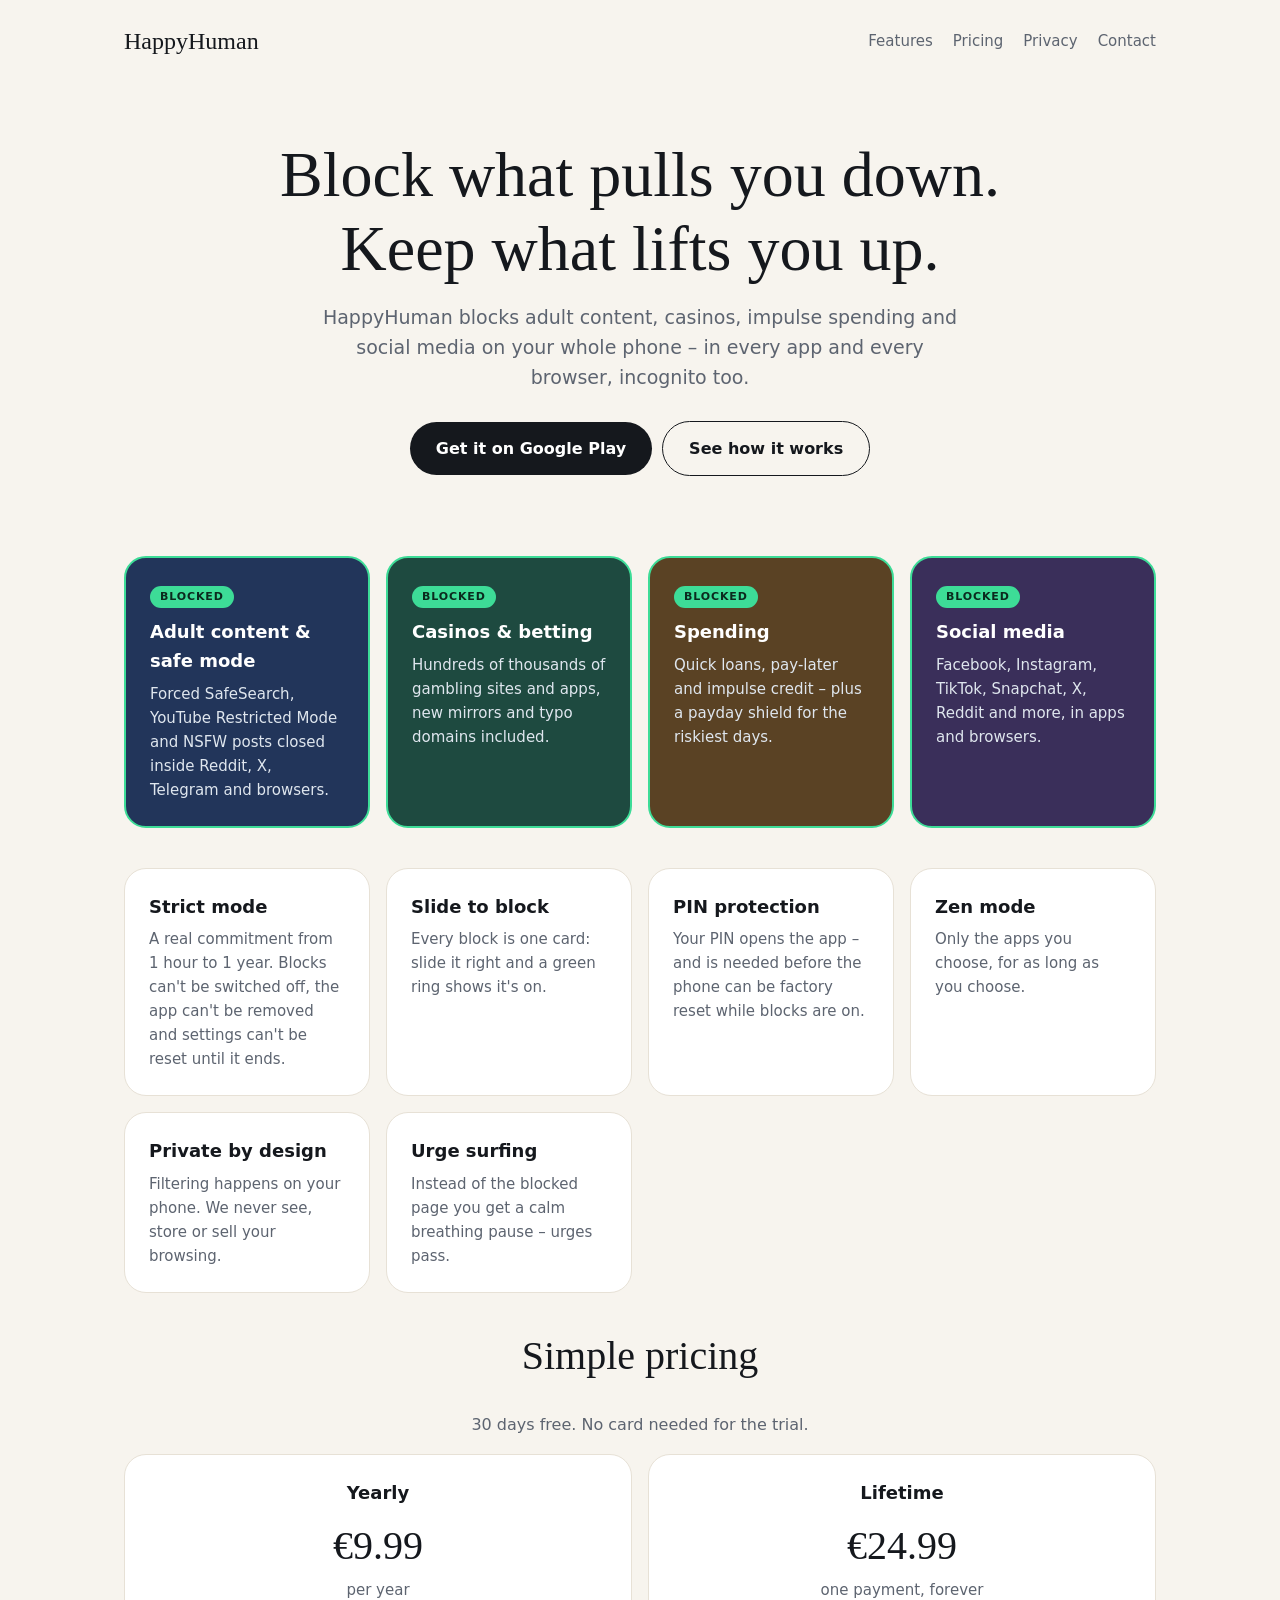
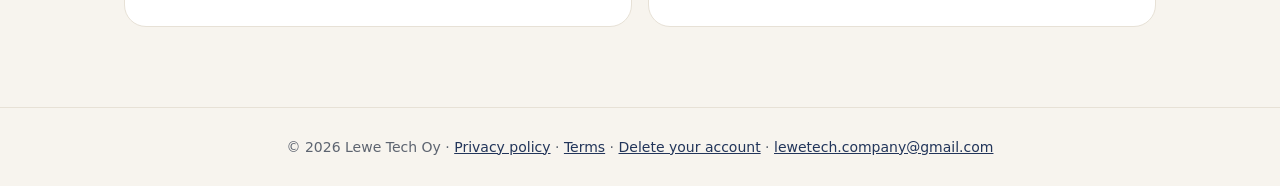
==== index.html @ 768a2d6f "HappyHuman website and policies" ====
<!DOCTYPE html><html lang="en"><head><meta charset="utf-8"><meta name="viewport" content="width=device-width,initial-scale=1">
<title>HappyHuman – block what pulls you down</title><meta name="description" content="HappyHuman blocks adult content, casinos, impulse spending and social media on your phone – with strict mode, PIN and Zen mode.">
<link rel="stylesheet" href="style.css"></head><body>
<header><a class="logo" href="index.html">HappyHuman</a><nav><a href="#features">Features</a><a href="#pricing">Pricing</a><a href="privacy.html">Privacy</a><a href="mailto:lewetech.company@gmail.com">Contact</a></nav></header>
<main>
<section class="hero"><h1>Block what pulls you down.<br>Keep what lifts you up.</h1>
<p>HappyHuman blocks adult content, casinos, impulse spending and social media on your whole phone – in every app and every browser, incognito too.</p>
<a class="btn" href="https://play.google.com/store/apps/details?id=info.lewetech.happyhuman">Get it on Google Play</a><a class="btn alt" href="#features">See how it works</a></section>
<section id="features" class="grid">
<div class="card dark" style="background:#22355A"><span class="tag">BLOCKED</span><h3>Adult content &amp; safe mode</h3><p>Forced SafeSearch, YouTube Restricted Mode and NSFW posts closed inside Reddit, X, Telegram and browsers.</p></div>
<div class="card dark" style="background:#1E4A40"><span class="tag">BLOCKED</span><h3>Casinos &amp; betting</h3><p>Hundreds of thousands of gambling sites and apps, new mirrors and typo domains included.</p></div>
<div class="card dark" style="background:#5A4224"><span class="tag">BLOCKED</span><h3>Spending</h3><p>Quick loans, pay-later and impulse credit – plus a payday shield for the riskiest days.</p></div>
<div class="card dark" style="background:#3A2F5A"><span class="tag">BLOCKED</span><h3>Social media</h3><p>Facebook, Instagram, TikTok, Snapchat, X, Reddit and more, in apps and browsers.</p></div>
</section>
<section class="grid">
<div class="card"><h3>Strict mode</h3><p>A real commitment from 1 hour to 1 year. Blocks can't be switched off, the app can't be removed and settings can't be reset until it ends.</p></div>
<div class="card"><h3>Slide to block</h3><p>Every block is one card: slide it right and a green ring shows it's on.</p></div>
<div class="card"><h3>PIN protection</h3><p>Your PIN opens the app – and is needed before the phone can be factory reset while blocks are on.</p></div>
<div class="card"><h3>Zen mode</h3><p>Only the apps you choose, for as long as you choose.</p></div>
<div class="card"><h3>Private by design</h3><p>Filtering happens on your phone. We never see, store or sell your browsing.</p></div>
<div class="card"><h3>Urge surfing</h3><p>Instead of the blocked page you get a calm breathing pause – urges pass.</p></div>
</section>
<section id="pricing"><h2 style="text-align:center;font-size:40px">Simple pricing</h2><p style="text-align:center;color:var(--muted)">30 days free. No card needed for the trial.</p>
<div class="price"><div class="card"><h3>Yearly</h3><div class="big">€9.99</div><p>per year</p></div><div class="card"><h3>Lifetime</h3><div class="big">€24.99</div><p>one payment, forever</p></div></div></section>
</main>
<footer>© 2026 Lewe Tech Oy · <a href="privacy.html">Privacy policy</a> · <a href="terms.html">Terms</a> · <a href="delete-account.html">Delete your account</a> · <a href="mailto:lewetech.company@gmail.com">lewetech.company@gmail.com</a></footer>
</body></html>
---- style.css ----
:root{--bg:#F7F4EE;--card:#fff;--ink:#15181D;--muted:#5d6470;--gold:#A8864A;--navy:#22355A;--green:#1E4A40;--line:#e7e1d6}
*{box-sizing:border-box}body{margin:0;font-family:Inter,system-ui,-apple-system,Segoe UI,Roboto,sans-serif;background:var(--bg);color:var(--ink);line-height:1.6}
a{color:var(--navy)}header{max-width:1080px;margin:0 auto;padding:22px 24px;display:flex;justify-content:space-between;align-items:center}
.logo{font-family:"DM Serif Display",Georgia,serif;font-size:24px;text-decoration:none;color:var(--ink)}nav a{margin-left:20px;text-decoration:none;color:var(--muted);font-size:15px}
main{max-width:1080px;margin:0 auto;padding:0 24px 80px}h1,h2{font-family:"DM Serif Display",Georgia,serif;font-weight:400;line-height:1.15}
.hero{padding:56px 0 40px;text-align:center}.hero h1{font-size:clamp(38px,6vw,64px);margin:0 0 16px}.hero p{font-size:19px;color:var(--muted);max-width:640px;margin:0 auto 28px}
.btn{display:inline-block;background:var(--ink);color:#fff;padding:14px 26px;border-radius:999px;text-decoration:none;font-weight:600}.btn.alt{background:transparent;color:var(--ink);border:1.5px solid var(--ink);margin-left:10px}
.grid{display:grid;grid-template-columns:repeat(auto-fit,minmax(240px,1fr));gap:16px;margin:40px 0}
.card{background:var(--card);border:1px solid var(--line);border-radius:22px;padding:24px}.card h3{margin:0 0 6px;font-size:18px}.card p{margin:0;color:var(--muted);font-size:15px}
.dark{color:#fff;border:2.5px solid #3DDC97}.dark p{color:#dfe6ee}.tag{display:inline-block;font-size:11px;letter-spacing:.08em;background:#3DDC97;color:#0b2a1e;border-radius:99px;padding:2px 10px;margin-bottom:10px;font-weight:700}
.price{display:grid;grid-template-columns:repeat(auto-fit,minmax(260px,1fr));gap:16px}.price .card{text-align:center}.big{font-size:40px;font-family:"DM Serif Display",Georgia,serif}
.doc{max-width:760px}.doc h2{margin-top:36px}footer{border-top:1px solid var(--line);padding:28px 24px;text-align:center;color:var(--muted);font-size:14px}
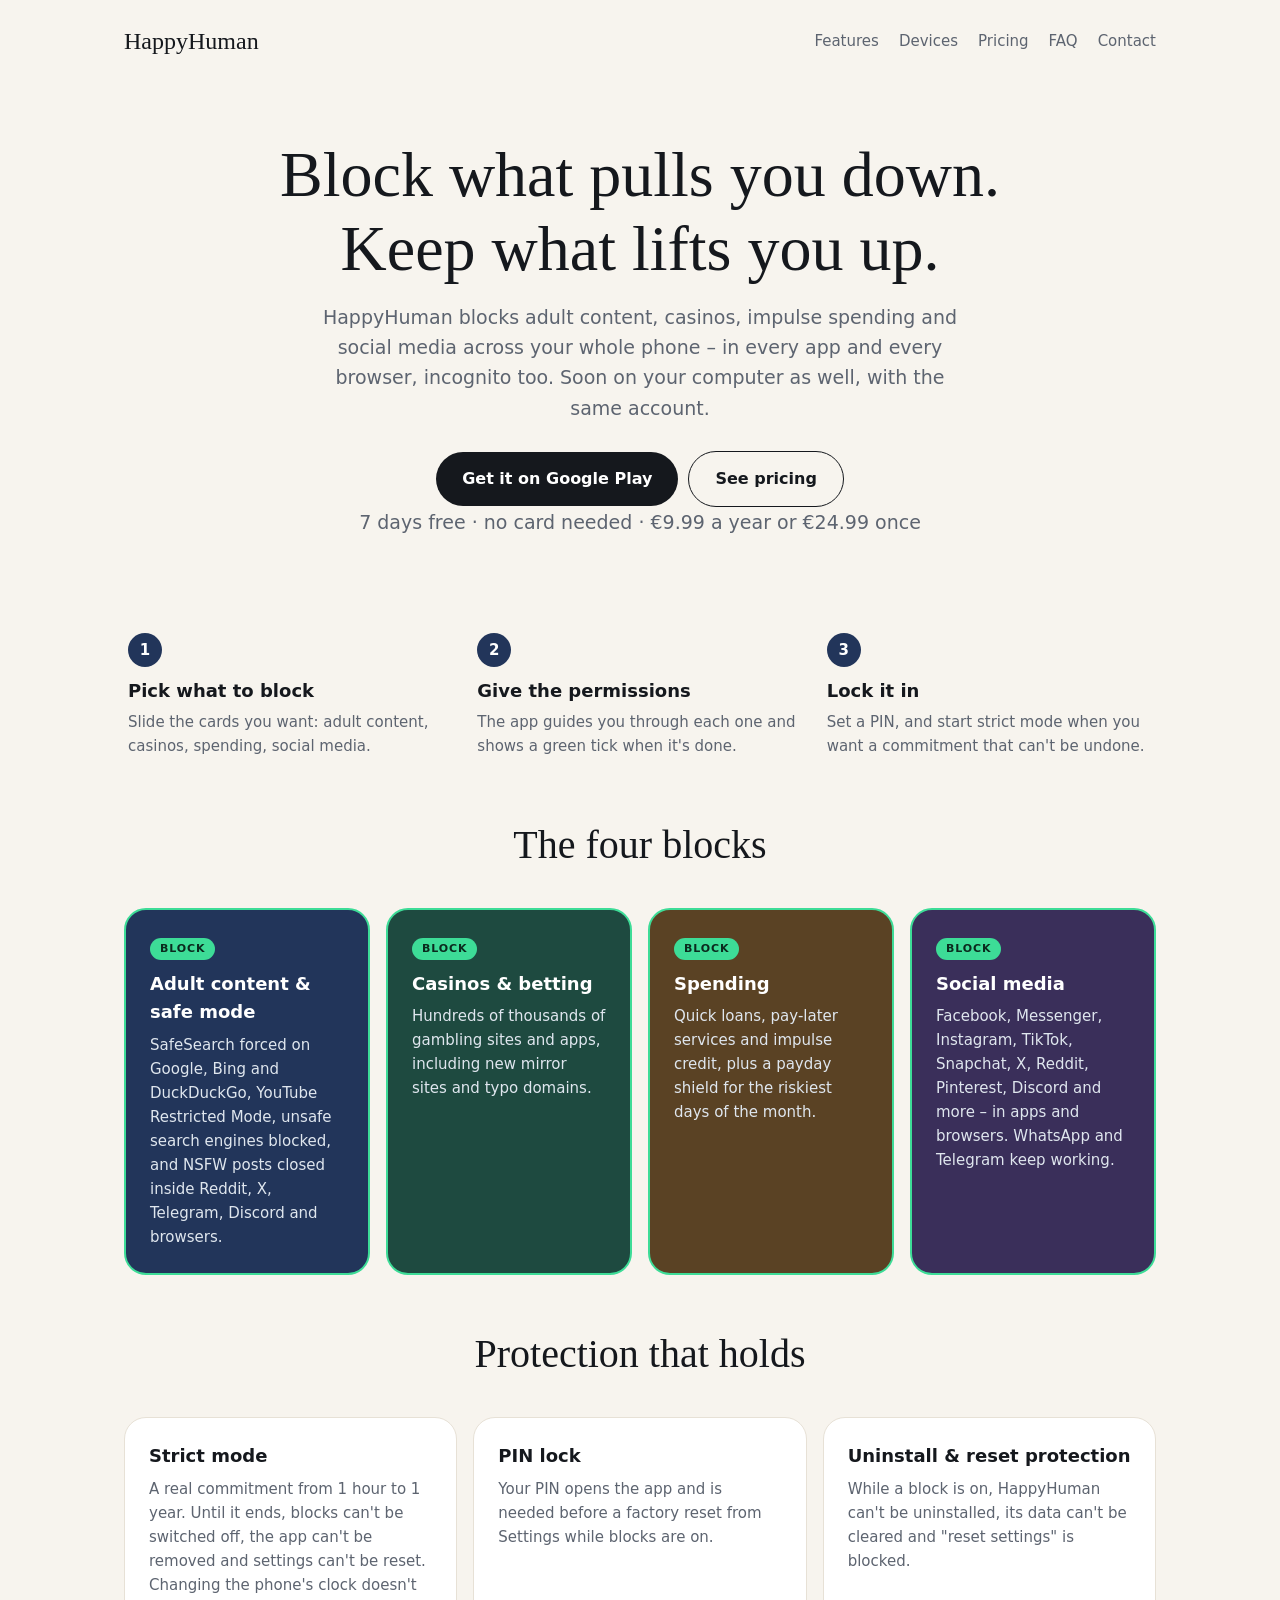
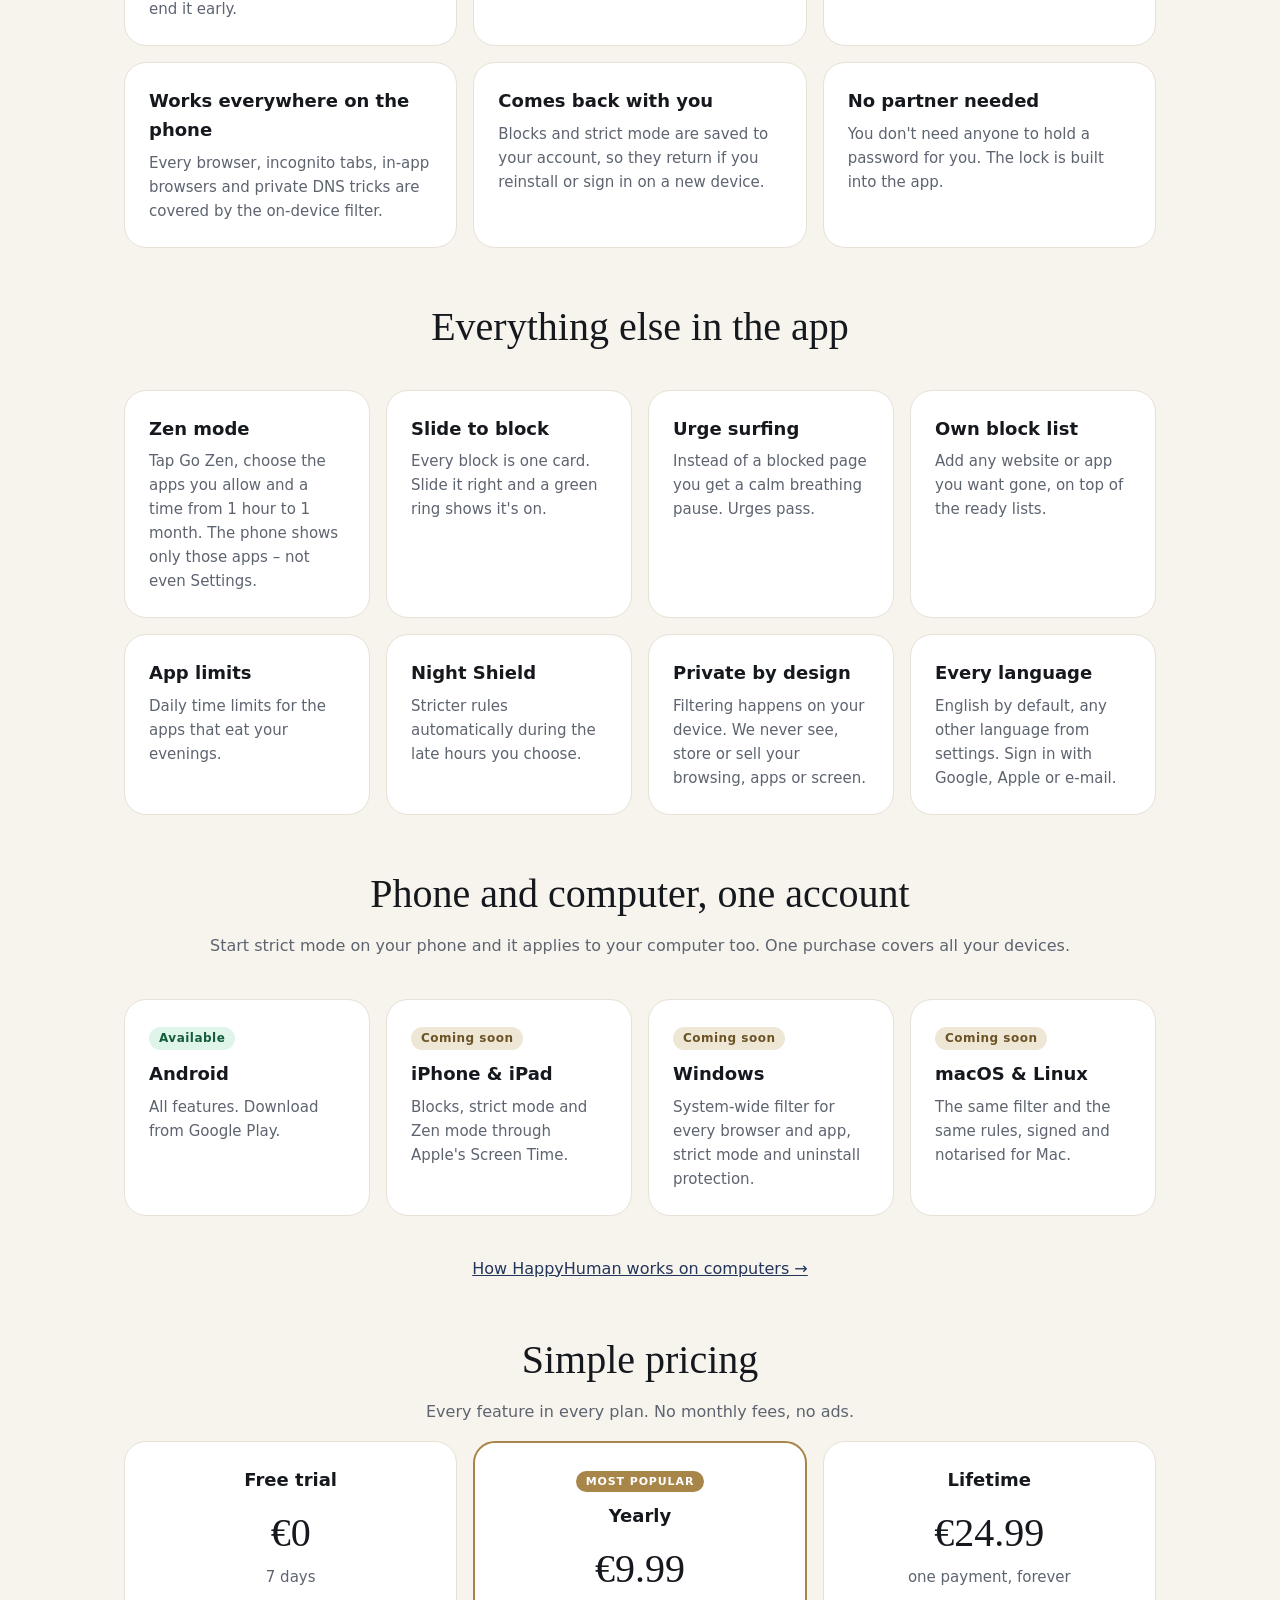
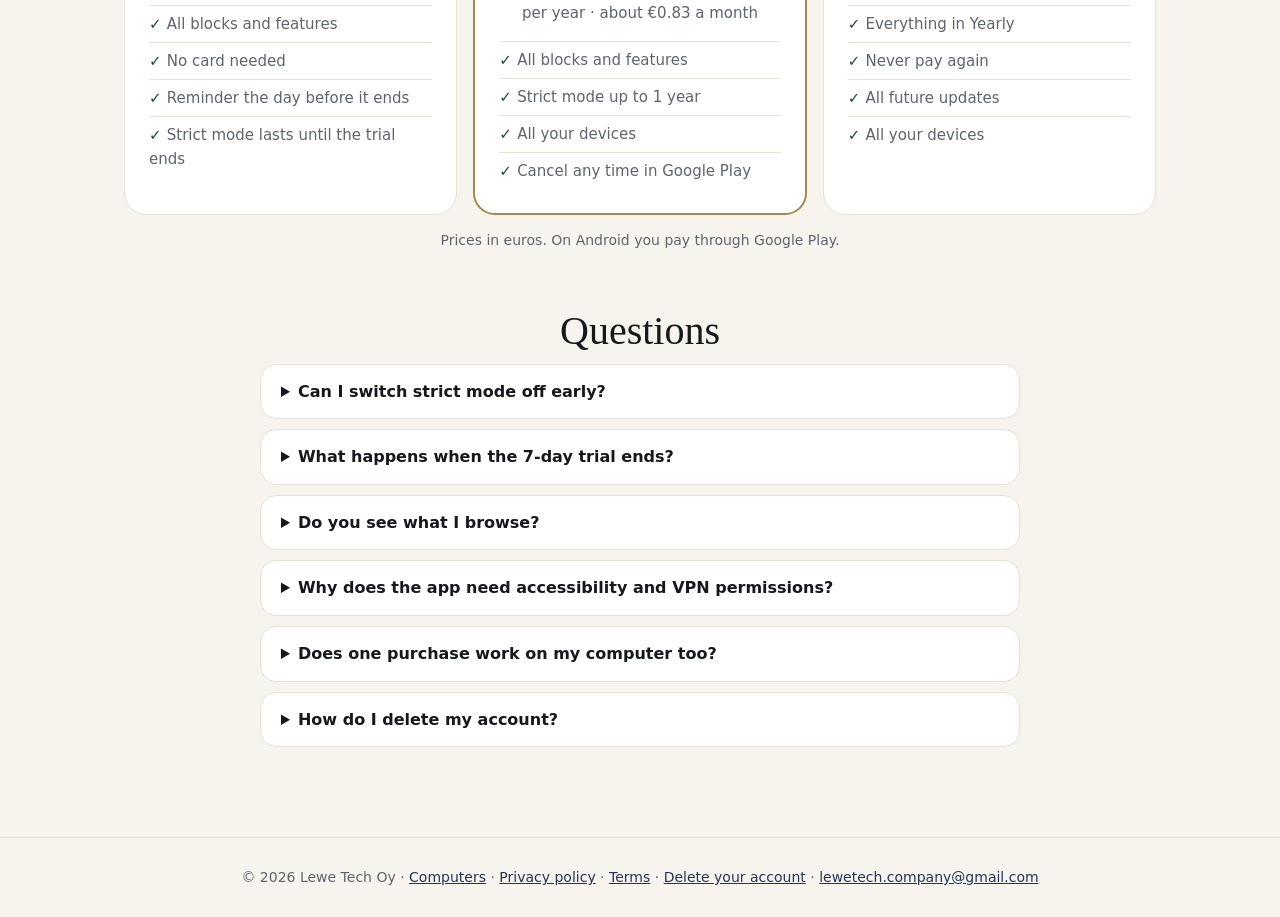
==== commit de9655ad: "Website: all features, devices, pricing table, FAQ, desktop page, 7-day trial" ====
--- a/index.html
+++ b/index.html
@@ -1,27 +1,78 @@
 <!DOCTYPE html><html lang="en"><head><meta charset="utf-8"><meta name="viewport" content="width=device-width,initial-scale=1">
-<title>HappyHuman – block what pulls you down</title><meta name="description" content="HappyHuman blocks adult content, casinos, impulse spending and social media on your phone – with strict mode, PIN and Zen mode.">
+<title>HappyHuman – block what pulls you down</title>
+<meta name="description" content="HappyHuman blocks adult content, casinos, impulse spending and social media on your phone and computer – with strict mode, PIN and Zen mode. 7 days free, then €9.99 a year or €24.99 once.">
+<meta property="og:title" content="HappyHuman – block what pulls you down"><meta property="og:description" content="Adult content, casinos, quick loans and social media blocked in every app and browser. Strict mode, PIN and Zen mode.">
 <link rel="stylesheet" href="style.css"></head><body>
-<header><a class="logo" href="index.html">HappyHuman</a><nav><a href="#features">Features</a><a href="#pricing">Pricing</a><a href="privacy.html">Privacy</a><a href="mailto:lewetech.company@gmail.com">Contact</a></nav></header>
+<header><a class="logo" href="index.html">HappyHuman</a><nav><a href="#features">Features</a><a href="#devices">Devices</a><a href="#pricing">Pricing</a><a href="#faq">FAQ</a><a href="mailto:lewetech.company@gmail.com">Contact</a></nav></header>
 <main>
+
 <section class="hero"><h1>Block what pulls you down.<br>Keep what lifts you up.</h1>
-<p>HappyHuman blocks adult content, casinos, impulse spending and social media on your whole phone – in every app and every browser, incognito too.</p>
-<a class="btn" href="https://play.google.com/store/apps/details?id=info.lewetech.happyhuman">Get it on Google Play</a><a class="btn alt" href="#features">See how it works</a></section>
-<section id="features" class="grid">
-<div class="card dark" style="background:#22355A"><span class="tag">BLOCKED</span><h3>Adult content &amp; safe mode</h3><p>Forced SafeSearch, YouTube Restricted Mode and NSFW posts closed inside Reddit, X, Telegram and browsers.</p></div>
-<div class="card dark" style="background:#1E4A40"><span class="tag">BLOCKED</span><h3>Casinos &amp; betting</h3><p>Hundreds of thousands of gambling sites and apps, new mirrors and typo domains included.</p></div>
-<div class="card dark" style="background:#5A4224"><span class="tag">BLOCKED</span><h3>Spending</h3><p>Quick loans, pay-later and impulse credit – plus a payday shield for the riskiest days.</p></div>
-<div class="card dark" style="background:#3A2F5A"><span class="tag">BLOCKED</span><h3>Social media</h3><p>Facebook, Instagram, TikTok, Snapchat, X, Reddit and more, in apps and browsers.</p></div>
+<p>HappyHuman blocks adult content, casinos, impulse spending and social media across your whole phone – in every app and every browser, incognito too. Soon on your computer as well, with the same account.</p>
+<a class="btn" href="https://play.google.com/store/apps/details?id=info.lewetech.happyhuman">Get it on Google Play</a><a class="btn alt" href="#pricing">See pricing</a>
+<p class="small">7 days free · no card needed · €9.99 a year or €24.99 once</p></section>
+
+<section class="steps"><div><b>1</b><h3>Pick what to block</h3><p>Slide the cards you want: adult content, casinos, spending, social media.</p></div>
+<div><b>2</b><h3>Give the permissions</h3><p>The app guides you through each one and shows a green tick when it's done.</p></div>
+<div><b>3</b><h3>Lock it in</h3><p>Set a PIN, and start strict mode when you want a commitment that can't be undone.</p></div></section>
+
+<section id="features"><h2 class="center">The four blocks</h2>
+<div class="grid">
+<div class="card dark" style="background:#22355A"><span class="tag">BLOCK</span><h3>Adult content &amp; safe mode</h3><p>SafeSearch forced on Google, Bing and DuckDuckGo, YouTube Restricted Mode, unsafe search engines blocked, and NSFW posts closed inside Reddit, X, Telegram, Discord and browsers.</p></div>
+<div class="card dark" style="background:#1E4A40"><span class="tag">BLOCK</span><h3>Casinos &amp; betting</h3><p>Hundreds of thousands of gambling sites and apps, including new mirror sites and typo domains.</p></div>
+<div class="card dark" style="background:#5A4224"><span class="tag">BLOCK</span><h3>Spending</h3><p>Quick loans, pay-later services and impulse credit, plus a payday shield for the riskiest days of the month.</p></div>
+<div class="card dark" style="background:#3A2F5A"><span class="tag">BLOCK</span><h3>Social media</h3><p>Facebook, Messenger, Instagram, TikTok, Snapchat, X, Reddit, Pinterest, Discord and more – in apps and browsers. WhatsApp and Telegram keep working.</p></div>
+</div></section>
+
+<section><h2 class="center">Protection that holds</h2>
+<div class="grid g3">
+<div class="card"><h3>Strict mode</h3><p>A real commitment from 1 hour to 1 year. Until it ends, blocks can't be switched off, the app can't be removed and settings can't be reset. Changing the phone's clock doesn't end it early.</p></div>
+<div class="card"><h3>PIN lock</h3><p>Your PIN opens the app and is needed before a factory reset from Settings while blocks are on.</p></div>
+<div class="card"><h3>Uninstall &amp; reset protection</h3><p>While a block is on, HappyHuman can't be uninstalled, its data can't be cleared and "reset settings" is blocked.</p></div>
+<div class="card"><h3>Works everywhere on the phone</h3><p>Every browser, incognito tabs, in-app browsers and private DNS tricks are covered by the on-device filter.</p></div>
+<div class="card"><h3>Comes back with you</h3><p>Blocks and strict mode are saved to your account, so they return if you reinstall or sign in on a new device.</p></div>
+<div class="card"><h3>No partner needed</h3><p>You don't need anyone to hold a password for you. The lock is built into the app.</p></div>
+</div></section>
+
+<section><h2 class="center">Everything else in the app</h2>
+<div class="grid">
+<div class="card"><h3>Zen mode</h3><p>Tap Go Zen, choose the apps you allow and a time from 1 hour to 1 month. The phone shows only those apps – not even Settings.</p></div>
+<div class="card"><h3>Slide to block</h3><p>Every block is one card. Slide it right and a green ring shows it's on.</p></div>
+<div class="card"><h3>Urge surfing</h3><p>Instead of a blocked page you get a calm breathing pause. Urges pass.</p></div>
+<div class="card"><h3>Own block list</h3><p>Add any website or app you want gone, on top of the ready lists.</p></div>
+<div class="card"><h3>App limits</h3><p>Daily time limits for the apps that eat your evenings.</p></div>
+<div class="card"><h3>Night Shield</h3><p>Stricter rules automatically during the late hours you choose.</p></div>
+<div class="card"><h3>Private by design</h3><p>Filtering happens on your device. We never see, store or sell your browsing, apps or screen.</p></div>
+<div class="card"><h3>Every language</h3><p>English by default, any other language from settings. Sign in with Google, Apple or e-mail.</p></div>
+</div></section>
+
+<section id="devices"><h2 class="center">Phone and computer, one account</h2>
+<p class="center muted">Start strict mode on your phone and it applies to your computer too. One purchase covers all your devices.</p>
+<div class="grid">
+<div class="card"><span class="status ok">Available</span><h3>Android</h3><p>All features. Download from Google Play.</p></div>
+<div class="card"><span class="status soon">Coming soon</span><h3>iPhone &amp; iPad</h3><p>Blocks, strict mode and Zen mode through Apple's Screen Time.</p></div>
+<div class="card"><span class="status soon">Coming soon</span><h3>Windows</h3><p>System-wide filter for every browser and app, strict mode and uninstall protection.</p></div>
+<div class="card"><span class="status soon">Coming soon</span><h3>macOS &amp; Linux</h3><p>The same filter and the same rules, signed and notarised for Mac.</p></div>
+</div>
+<p class="center"><a href="desktop.html">How HappyHuman works on computers →</a></p></section>
+
+<section id="pricing"><h2 class="center">Simple pricing</h2>
+<p class="center muted">Every feature in every plan. No monthly fees, no ads.</p>
+<div class="price">
+<div class="card"><h3>Free trial</h3><div class="big">€0</div><p>7 days</p><ul><li>All blocks and features</li><li>No card needed</li><li>Reminder the day before it ends</li><li>Strict mode lasts until the trial ends</li></ul></div>
+<div class="card best"><span class="tag">MOST POPULAR</span><h3>Yearly</h3><div class="big">€9.99</div><p>per year · about €0.83 a month</p><ul><li>All blocks and features</li><li>Strict mode up to 1 year</li><li>All your devices</li><li>Cancel any time in Google Play</li></ul></div>
+<div class="card"><h3>Lifetime</h3><div class="big">€24.99</div><p>one payment, forever</p><ul><li>Everything in Yearly</li><li>Never pay again</li><li>All future updates</li><li>All your devices</li></ul></div>
+</div>
+<p class="center small">Prices in euros. On Android you pay through Google Play.</p></section>
+
+<section id="faq" class="doc faq"><h2 class="center">Questions</h2>
+<details><summary>Can I switch strict mode off early?</summary><p>No – that's the point. Strict mode ends only when its time runs out. The only way around it is a full factory reset of the phone, which needs your HappyHuman PIN. Start it only when you're sure.</p></details>
+<details><summary>What happens when the 7-day trial ends?</summary><p>You get a reminder the day before. After the trial, the blocks pause until you choose Yearly or Lifetime. Reinstalling the app doesn't restart the trial.</p></details>
+<details><summary>Do you see what I browse?</summary><p>No. All filtering runs on your device. We only store your account, your settings and your plan. See the <a href="privacy.html">privacy policy</a>.</p></details>
+<details><summary>Why does the app need accessibility and VPN permissions?</summary><p>The local VPN filters website lookups on the phone, and the accessibility service closes blocked apps, NSFW posts and attempts to switch protection off. Nothing leaves your phone.</p></details>
+<details><summary>Does one purchase work on my computer too?</summary><p>Yes. Your plan is tied to your HappyHuman account, so the computer versions use the same purchase when they launch.</p></details>
+<details><summary>How do I delete my account?</summary><p>In the app under Settings, or follow <a href="delete-account.html">these steps</a>.</p></details>
 </section>
-<section class="grid">
-<div class="card"><h3>Strict mode</h3><p>A real commitment from 1 hour to 1 year. Blocks can't be switched off, the app can't be removed and settings can't be reset until it ends.</p></div>
-<div class="card"><h3>Slide to block</h3><p>Every block is one card: slide it right and a green ring shows it's on.</p></div>
-<div class="card"><h3>PIN protection</h3><p>Your PIN opens the app – and is needed before the phone can be factory reset while blocks are on.</p></div>
-<div class="card"><h3>Zen mode</h3><p>Only the apps you choose, for as long as you choose.</p></div>
-<div class="card"><h3>Private by design</h3><p>Filtering happens on your phone. We never see, store or sell your browsing.</p></div>
-<div class="card"><h3>Urge surfing</h3><p>Instead of the blocked page you get a calm breathing pause – urges pass.</p></div>
-</section>
-<section id="pricing"><h2 style="text-align:center;font-size:40px">Simple pricing</h2><p style="text-align:center;color:var(--muted)">30 days free. No card needed for the trial.</p>
-<div class="price"><div class="card"><h3>Yearly</h3><div class="big">€9.99</div><p>per year</p></div><div class="card"><h3>Lifetime</h3><div class="big">€24.99</div><p>one payment, forever</p></div></div></section>
+
 </main>
-<footer>© 2026 Lewe Tech Oy · <a href="privacy.html">Privacy policy</a> · <a href="terms.html">Terms</a> · <a href="delete-account.html">Delete your account</a> · <a href="mailto:lewetech.company@gmail.com">lewetech.company@gmail.com</a></footer>
+<footer>© 2026 Lewe Tech Oy · <a href="desktop.html">Computers</a> · <a href="privacy.html">Privacy policy</a> · <a href="terms.html">Terms</a> · <a href="delete-account.html">Delete your account</a> · <a href="mailto:lewetech.company@gmail.com">lewetech.company@gmail.com</a></footer>
 </body></html>
--- a/style.css
+++ b/style.css
@@ -10,3 +10,17 @@
 .dark{color:#fff;border:2.5px solid #3DDC97}.dark p{color:#dfe6ee}.tag{display:inline-block;font-size:11px;letter-spacing:.08em;background:#3DDC97;color:#0b2a1e;border-radius:99px;padding:2px 10px;margin-bottom:10px;font-weight:700}
 .price{display:grid;grid-template-columns:repeat(auto-fit,minmax(260px,1fr));gap:16px}.price .card{text-align:center}.big{font-size:40px;font-family:"DM Serif Display",Georgia,serif}
 .doc{max-width:760px}.doc h2{margin-top:36px}footer{border-top:1px solid var(--line);padding:28px 24px;text-align:center;color:var(--muted);font-size:14px}
+.center{text-align:center}.muted{color:var(--muted)}.small{font-size:14px;color:var(--muted);margin-top:14px}
+section h2.center,section>h2.center{font-size:clamp(30px,4vw,40px);margin:56px 0 8px}
+.steps{display:grid;grid-template-columns:repeat(auto-fit,minmax(220px,1fr));gap:16px;margin:20px 0 10px}
+.steps div{padding:8px 4px}.steps b{display:inline-flex;width:34px;height:34px;border-radius:50%;background:var(--navy);color:#fff;align-items:center;justify-content:center;font-size:15px}
+.steps h3{margin:10px 0 4px;font-size:18px}.steps p{margin:0;color:var(--muted);font-size:15px}
+.price .card ul{list-style:none;padding:0;margin:16px 0 0;text-align:left;font-size:15px;color:var(--muted)}
+.price .card li{padding:6px 0;border-top:1px solid var(--line)}.price .card li:before{content:"✓ ";color:var(--green);font-weight:700}
+.best{border:2px solid var(--gold)}.best .tag{background:var(--gold);color:#fff}
+.status{display:inline-block;font-size:12px;font-weight:700;letter-spacing:.04em;border-radius:99px;padding:2px 10px;margin-bottom:10px}
+.status.ok{background:#dff5ea;color:#145c3a}.status.soon{background:#efe7d6;color:#6b5326}
+.faq{margin:0 auto}.faq details{background:var(--card);border:1px solid var(--line);border-radius:16px;padding:14px 20px;margin:10px 0}
+.faq summary{cursor:pointer;font-weight:600}.faq details p{color:var(--muted);margin:10px 0 0}
+@media(max-width:640px){nav a{margin-left:12px;font-size:14px}nav a:nth-child(2),nav a:nth-child(4){display:none}.btn.alt{margin:10px 0 0}}
+.g3{grid-template-columns:repeat(auto-fit,minmax(300px,1fr))}.faq{max-width:760px}
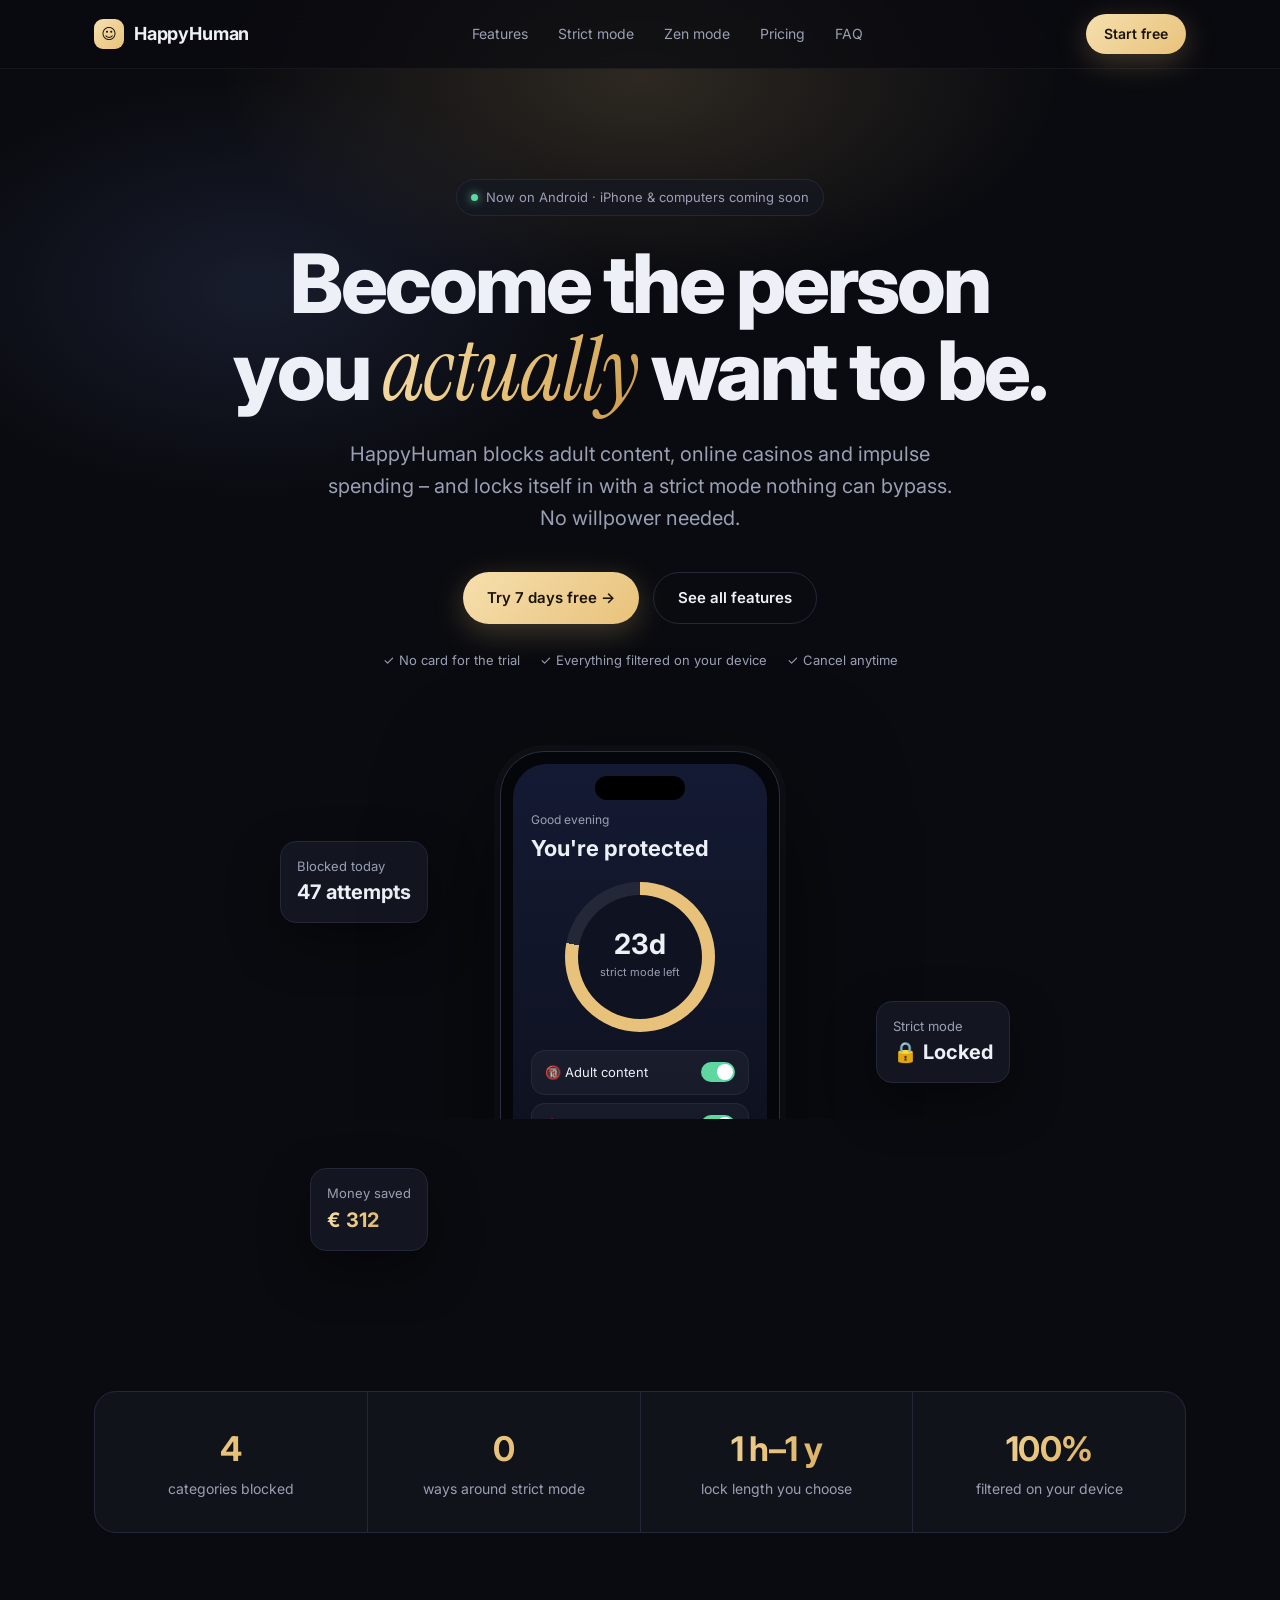
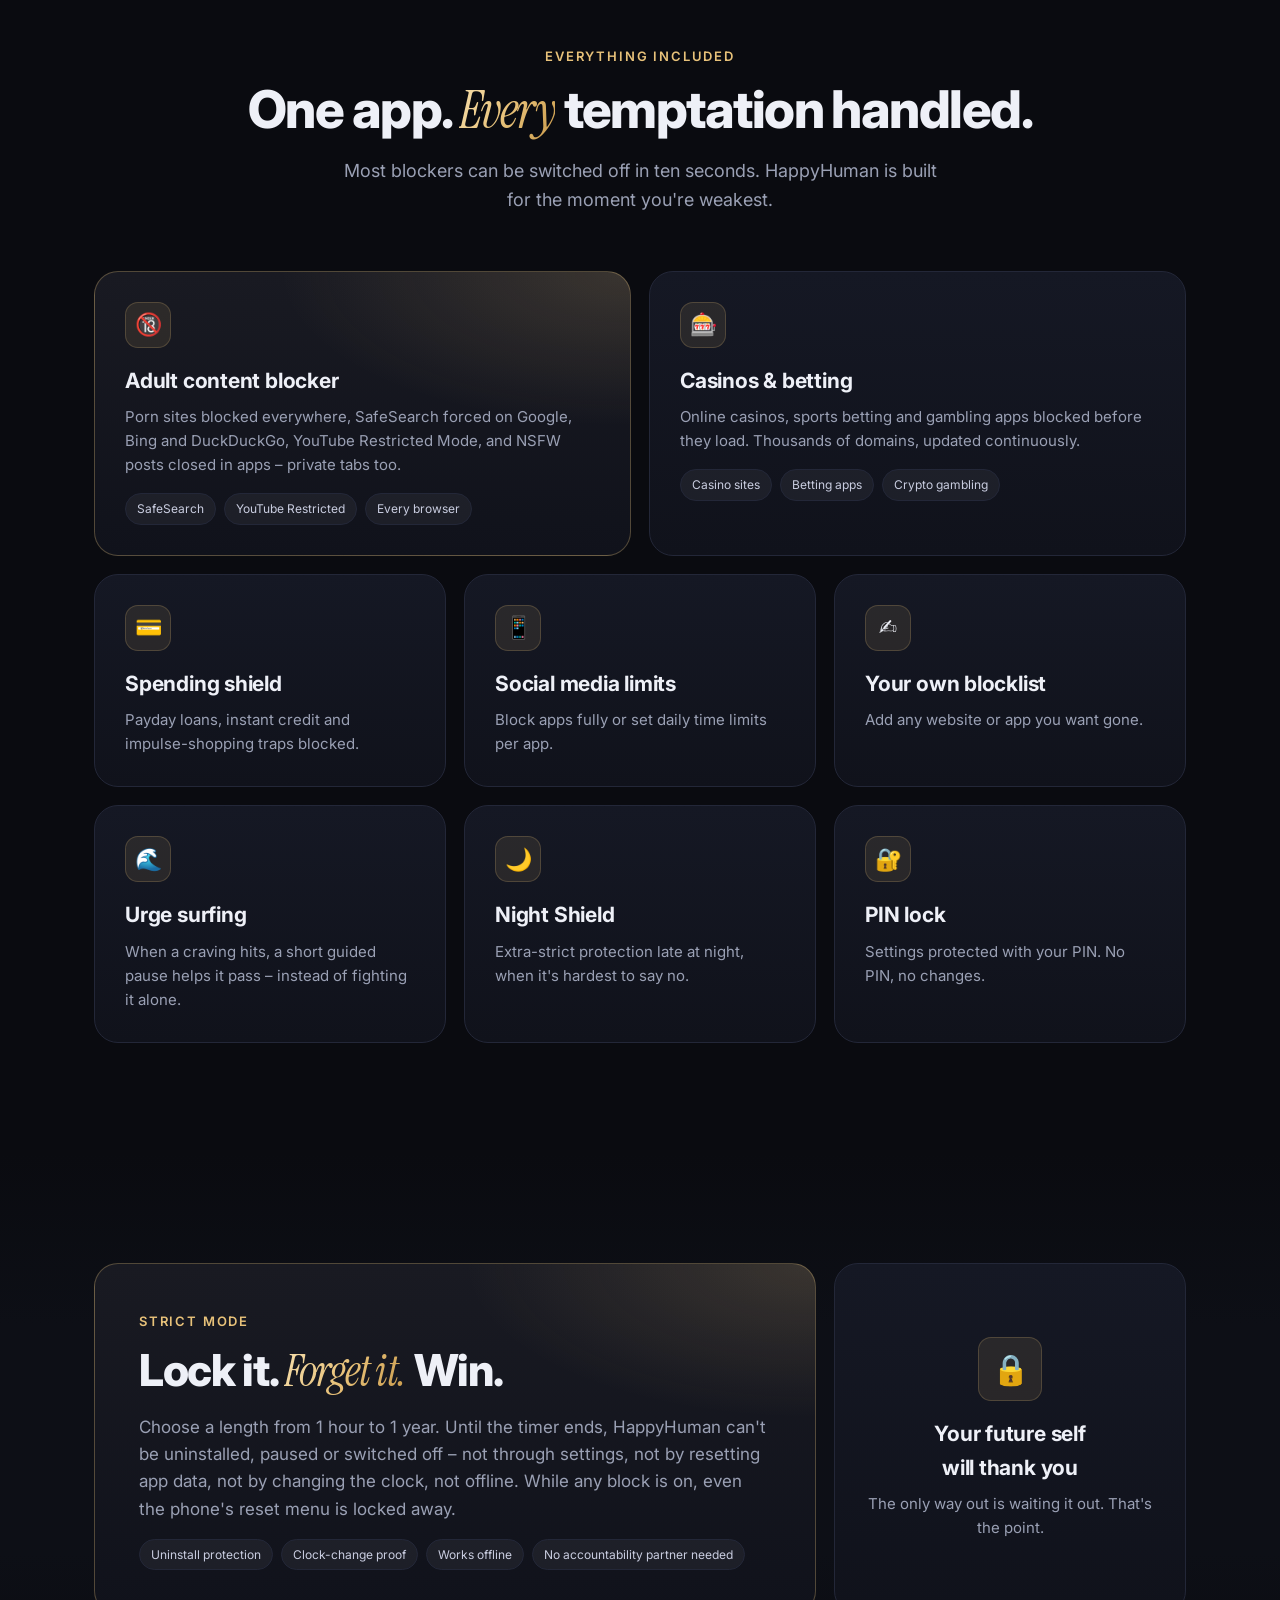
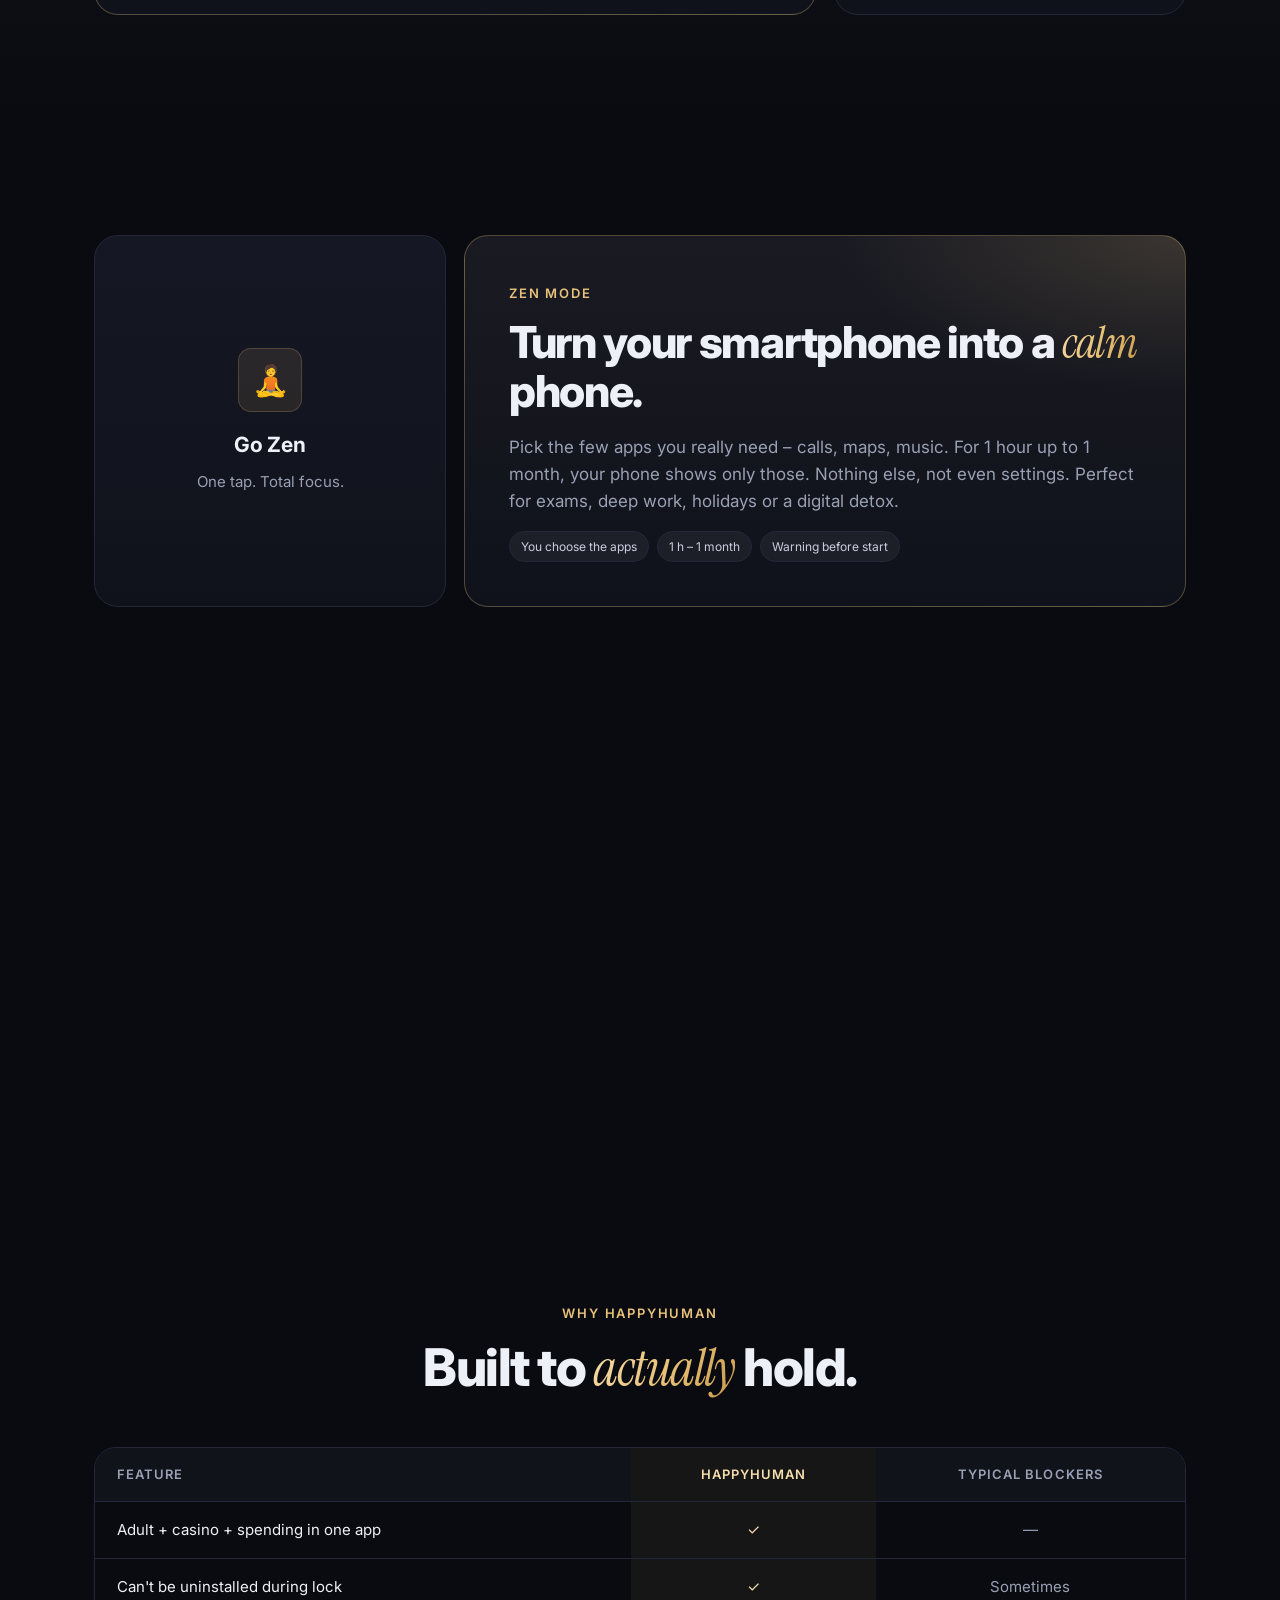
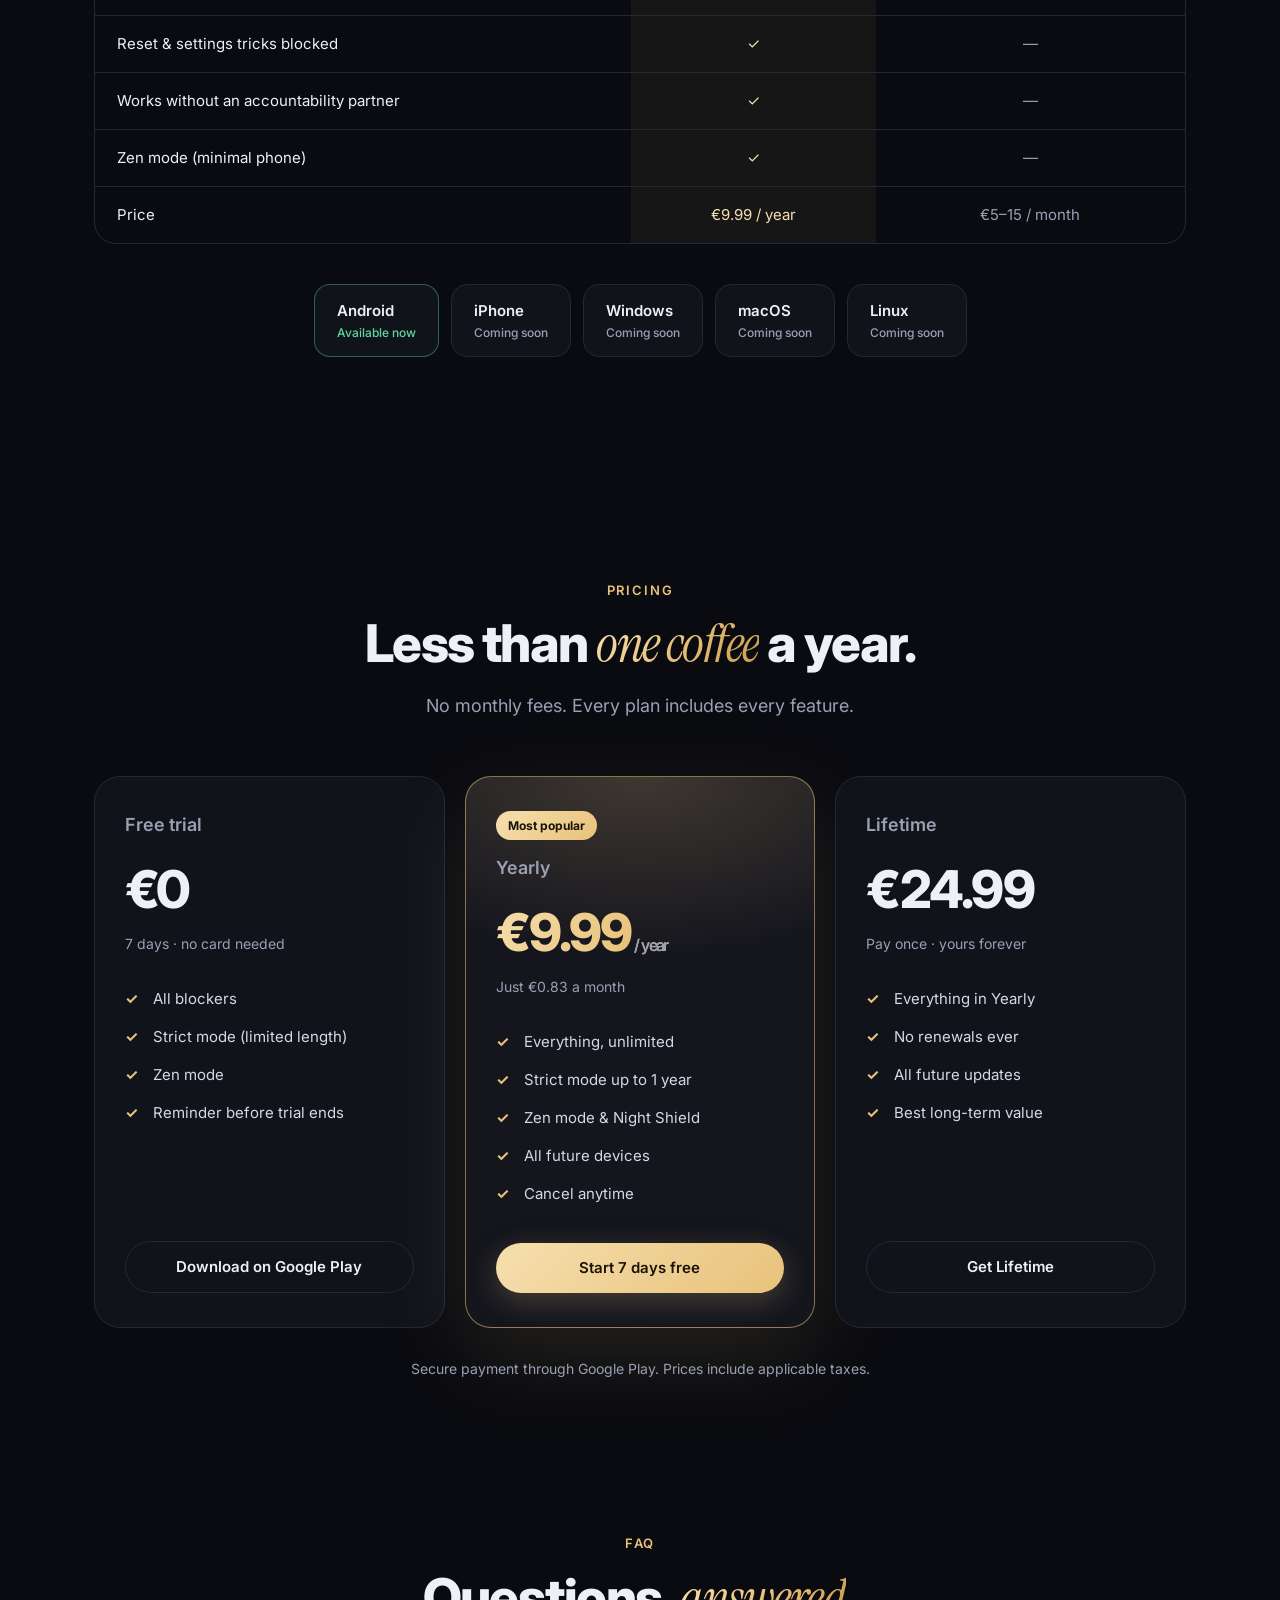
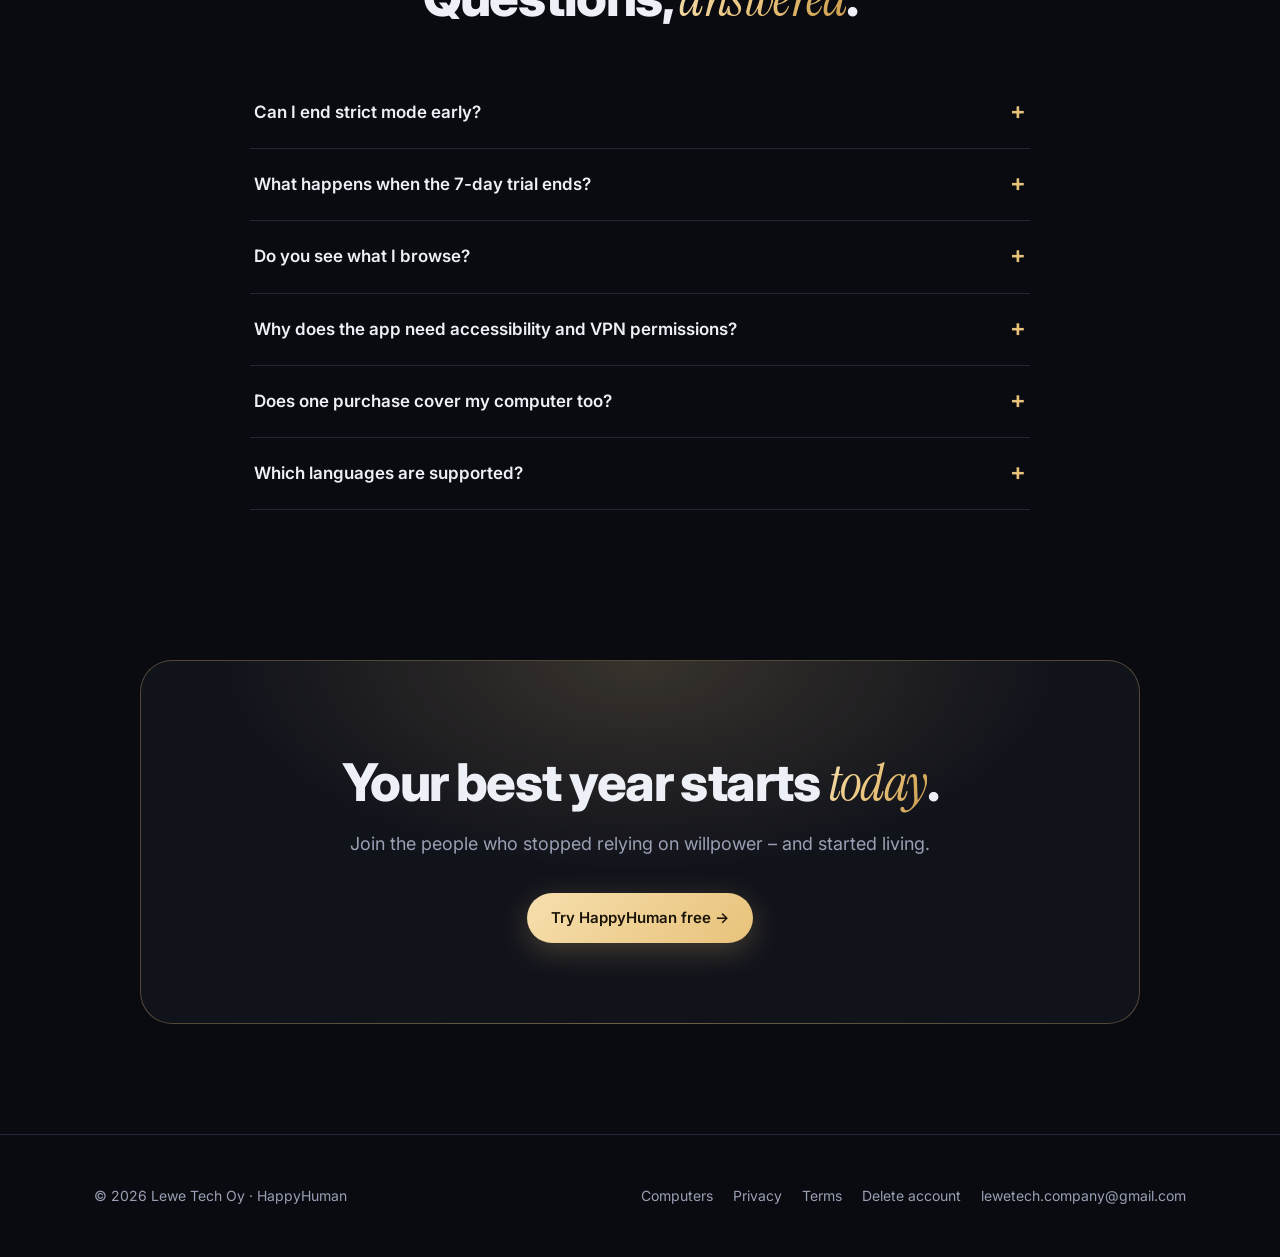
==== commit 2d5810e2: "Premium redesign of the landing page" ====
--- a/index.html
+++ b/index.html
@@ -1,78 +1,296 @@
-<!DOCTYPE html><html lang="en"><head><meta charset="utf-8"><meta name="viewport" content="width=device-width,initial-scale=1">
-<title>HappyHuman – block what pulls you down</title>
-<meta name="description" content="HappyHuman blocks adult content, casinos, impulse spending and social media on your phone and computer – with strict mode, PIN and Zen mode. 7 days free, then €9.99 a year or €24.99 once.">
-<meta property="og:title" content="HappyHuman – block what pulls you down"><meta property="og:description" content="Adult content, casinos, quick loans and social media blocked in every app and browser. Strict mode, PIN and Zen mode.">
-<link rel="stylesheet" href="style.css"></head><body>
-<header><a class="logo" href="index.html">HappyHuman</a><nav><a href="#features">Features</a><a href="#devices">Devices</a><a href="#pricing">Pricing</a><a href="#faq">FAQ</a><a href="mailto:lewetech.company@gmail.com">Contact</a></nav></header>
-<main>
-
-<section class="hero"><h1>Block what pulls you down.<br>Keep what lifts you up.</h1>
-<p>HappyHuman blocks adult content, casinos, impulse spending and social media across your whole phone – in every app and every browser, incognito too. Soon on your computer as well, with the same account.</p>
-<a class="btn" href="https://play.google.com/store/apps/details?id=info.lewetech.happyhuman">Get it on Google Play</a><a class="btn alt" href="#pricing">See pricing</a>
-<p class="small">7 days free · no card needed · €9.99 a year or €24.99 once</p></section>
-
-<section class="steps"><div><b>1</b><h3>Pick what to block</h3><p>Slide the cards you want: adult content, casinos, spending, social media.</p></div>
-<div><b>2</b><h3>Give the permissions</h3><p>The app guides you through each one and shows a green tick when it's done.</p></div>
-<div><b>3</b><h3>Lock it in</h3><p>Set a PIN, and start strict mode when you want a commitment that can't be undone.</p></div></section>
-
-<section id="features"><h2 class="center">The four blocks</h2>
-<div class="grid">
-<div class="card dark" style="background:#22355A"><span class="tag">BLOCK</span><h3>Adult content &amp; safe mode</h3><p>SafeSearch forced on Google, Bing and DuckDuckGo, YouTube Restricted Mode, unsafe search engines blocked, and NSFW posts closed inside Reddit, X, Telegram, Discord and browsers.</p></div>
-<div class="card dark" style="background:#1E4A40"><span class="tag">BLOCK</span><h3>Casinos &amp; betting</h3><p>Hundreds of thousands of gambling sites and apps, including new mirror sites and typo domains.</p></div>
-<div class="card dark" style="background:#5A4224"><span class="tag">BLOCK</span><h3>Spending</h3><p>Quick loans, pay-later services and impulse credit, plus a payday shield for the riskiest days of the month.</p></div>
-<div class="card dark" style="background:#3A2F5A"><span class="tag">BLOCK</span><h3>Social media</h3><p>Facebook, Messenger, Instagram, TikTok, Snapchat, X, Reddit, Pinterest, Discord and more – in apps and browsers. WhatsApp and Telegram keep working.</p></div>
-</div></section>
-
-<section><h2 class="center">Protection that holds</h2>
-<div class="grid g3">
-<div class="card"><h3>Strict mode</h3><p>A real commitment from 1 hour to 1 year. Until it ends, blocks can't be switched off, the app can't be removed and settings can't be reset. Changing the phone's clock doesn't end it early.</p></div>
-<div class="card"><h3>PIN lock</h3><p>Your PIN opens the app and is needed before a factory reset from Settings while blocks are on.</p></div>
-<div class="card"><h3>Uninstall &amp; reset protection</h3><p>While a block is on, HappyHuman can't be uninstalled, its data can't be cleared and "reset settings" is blocked.</p></div>
-<div class="card"><h3>Works everywhere on the phone</h3><p>Every browser, incognito tabs, in-app browsers and private DNS tricks are covered by the on-device filter.</p></div>
-<div class="card"><h3>Comes back with you</h3><p>Blocks and strict mode are saved to your account, so they return if you reinstall or sign in on a new device.</p></div>
-<div class="card"><h3>No partner needed</h3><p>You don't need anyone to hold a password for you. The lock is built into the app.</p></div>
-</div></section>
-
-<section><h2 class="center">Everything else in the app</h2>
-<div class="grid">
-<div class="card"><h3>Zen mode</h3><p>Tap Go Zen, choose the apps you allow and a time from 1 hour to 1 month. The phone shows only those apps – not even Settings.</p></div>
-<div class="card"><h3>Slide to block</h3><p>Every block is one card. Slide it right and a green ring shows it's on.</p></div>
-<div class="card"><h3>Urge surfing</h3><p>Instead of a blocked page you get a calm breathing pause. Urges pass.</p></div>
-<div class="card"><h3>Own block list</h3><p>Add any website or app you want gone, on top of the ready lists.</p></div>
-<div class="card"><h3>App limits</h3><p>Daily time limits for the apps that eat your evenings.</p></div>
-<div class="card"><h3>Night Shield</h3><p>Stricter rules automatically during the late hours you choose.</p></div>
-<div class="card"><h3>Private by design</h3><p>Filtering happens on your device. We never see, store or sell your browsing, apps or screen.</p></div>
-<div class="card"><h3>Every language</h3><p>English by default, any other language from settings. Sign in with Google, Apple or e-mail.</p></div>
-</div></section>
-
-<section id="devices"><h2 class="center">Phone and computer, one account</h2>
-<p class="center muted">Start strict mode on your phone and it applies to your computer too. One purchase covers all your devices.</p>
-<div class="grid">
-<div class="card"><span class="status ok">Available</span><h3>Android</h3><p>All features. Download from Google Play.</p></div>
-<div class="card"><span class="status soon">Coming soon</span><h3>iPhone &amp; iPad</h3><p>Blocks, strict mode and Zen mode through Apple's Screen Time.</p></div>
-<div class="card"><span class="status soon">Coming soon</span><h3>Windows</h3><p>System-wide filter for every browser and app, strict mode and uninstall protection.</p></div>
-<div class="card"><span class="status soon">Coming soon</span><h3>macOS &amp; Linux</h3><p>The same filter and the same rules, signed and notarised for Mac.</p></div>
-</div>
-<p class="center"><a href="desktop.html">How HappyHuman works on computers →</a></p></section>
-
-<section id="pricing"><h2 class="center">Simple pricing</h2>
-<p class="center muted">Every feature in every plan. No monthly fees, no ads.</p>
-<div class="price">
-<div class="card"><h3>Free trial</h3><div class="big">€0</div><p>7 days</p><ul><li>All blocks and features</li><li>No card needed</li><li>Reminder the day before it ends</li><li>Strict mode lasts until the trial ends</li></ul></div>
-<div class="card best"><span class="tag">MOST POPULAR</span><h3>Yearly</h3><div class="big">€9.99</div><p>per year · about €0.83 a month</p><ul><li>All blocks and features</li><li>Strict mode up to 1 year</li><li>All your devices</li><li>Cancel any time in Google Play</li></ul></div>
-<div class="card"><h3>Lifetime</h3><div class="big">€24.99</div><p>one payment, forever</p><ul><li>Everything in Yearly</li><li>Never pay again</li><li>All future updates</li><li>All your devices</li></ul></div>
-</div>
-<p class="center small">Prices in euros. On Android you pay through Google Play.</p></section>
-
-<section id="faq" class="doc faq"><h2 class="center">Questions</h2>
-<details><summary>Can I switch strict mode off early?</summary><p>No – that's the point. Strict mode ends only when its time runs out. The only way around it is a full factory reset of the phone, which needs your HappyHuman PIN. Start it only when you're sure.</p></details>
-<details><summary>What happens when the 7-day trial ends?</summary><p>You get a reminder the day before. After the trial, the blocks pause until you choose Yearly or Lifetime. Reinstalling the app doesn't restart the trial.</p></details>
-<details><summary>Do you see what I browse?</summary><p>No. All filtering runs on your device. We only store your account, your settings and your plan. See the <a href="privacy.html">privacy policy</a>.</p></details>
+<!DOCTYPE html>
+<html lang="en">
+<head>
+<meta charset="utf-8">
+<meta name="viewport" content="width=device-width,initial-scale=1">
+<title>HappyHuman – Take back control of your phone</title>
+<meta name="description" content="HappyHuman blocks adult content, online casinos and impulse spending – with a strict mode that can't be bypassed. 7 days free.">
+<link rel="preconnect" href="https://fonts.googleapis.com">
+<link href="https://fonts.googleapis.com/css2?family=Inter:wght@400;500;600;700;800&family=Instrument+Serif:ital@0;1&display=swap" rel="stylesheet">
+<style>
+:root{--bg:#0a0b10;--bg2:#11131b;--card:#151824;--line:#232738;--text:#eef0f7;--muted:#9aa0b4;--gold:#e8c27a;--gold2:#f6dfae;--accent:#7c9cff;--green:#5fd7a1}
+*{box-sizing:border-box;margin:0;padding:0}
+html{scroll-behavior:smooth}
+body{background:var(--bg);color:var(--text);font-family:Inter,system-ui,sans-serif;line-height:1.6;-webkit-font-smoothing:antialiased;overflow-x:hidden}
+a{color:inherit;text-decoration:none}
+.wrap{max-width:1140px;margin:0 auto;padding:0 24px}
+.serif{font-family:"Instrument Serif",serif;font-weight:400;font-style:italic}
+.gold{background:linear-gradient(120deg,var(--gold2),var(--gold) 50%,#c99a4a);-webkit-background-clip:text;background-clip:text;color:transparent}
+/* nav */
+nav{position:sticky;top:0;z-index:50;backdrop-filter:blur(16px);background:rgba(10,11,16,.72);border-bottom:1px solid rgba(255,255,255,.05)}
+nav .wrap{display:flex;align-items:center;justify-content:space-between;height:68px}
+.logo{display:flex;align-items:center;gap:10px;font-weight:700;font-size:18px;letter-spacing:-.01em}
+.logo i{width:30px;height:30px;border-radius:9px;background:linear-gradient(135deg,var(--gold2),var(--gold));display:grid;place-items:center;color:#1a1408;font-style:normal;font-size:15px}
+.links{display:flex;gap:30px;font-size:14px;color:var(--muted)}
+.links a:hover{color:var(--text)}
+.btn{display:inline-flex;align-items:center;gap:8px;padding:13px 24px;border-radius:999px;font-weight:600;font-size:15px;transition:.2s;cursor:pointer;border:0}
+.btn-gold{background:linear-gradient(135deg,var(--gold2),var(--gold));color:#1a1408;box-shadow:0 8px 30px rgba(232,194,122,.25)}
+.btn-gold:hover{transform:translateY(-2px);box-shadow:0 14px 40px rgba(232,194,122,.35)}
+.btn-ghost{border:1px solid var(--line);color:var(--text)}
+.btn-ghost:hover{border-color:#3a4060;background:#141725}
+nav .btn{padding:9px 18px;font-size:14px}
+/* hero */
+.hero{position:relative;padding:110px 0 90px;text-align:center}
+.hero:before{content:"";position:absolute;inset:-200px 0 auto;height:700px;background:radial-gradient(600px 300px at 50% 30%,rgba(232,194,122,.16),transparent 70%),radial-gradient(500px 300px at 20% 60%,rgba(124,156,255,.12),transparent 70%);pointer-events:none}
+.pill{display:inline-flex;gap:8px;align-items:center;padding:7px 14px;border:1px solid var(--line);border-radius:999px;font-size:13px;color:var(--muted);background:rgba(21,24,36,.6);position:relative}
+.pill b{width:7px;height:7px;border-radius:50%;background:var(--green);box-shadow:0 0 10px var(--green)}
+h1{font-size:clamp(42px,7vw,82px);line-height:1.02;letter-spacing:-.035em;font-weight:800;margin:26px auto 22px;max-width:900px;position:relative}
+h1 .serif{font-size:1.08em;letter-spacing:-.01em}
+.lead{font-size:clamp(17px,2vw,20px);color:var(--muted);max-width:640px;margin:0 auto 38px;position:relative}
+.cta{display:flex;gap:14px;justify-content:center;flex-wrap:wrap;position:relative}
+.trust{margin-top:26px;font-size:13px;color:var(--muted);position:relative}
+.trust span{margin:0 10px}
+/* phone */
+.phone-stage{margin:80px auto 0;position:relative;display:flex;justify-content:center;gap:28px;align-items:center}
+.phone{width:280px;height:570px;border-radius:44px;background:#05060a;border:1px solid #2a2e40;padding:12px;box-shadow:0 40px 120px rgba(0,0,0,.6),0 0 0 6px #0f1118;position:relative}
+.screen{width:100%;height:100%;border-radius:34px;background:linear-gradient(180deg,#141a33,#0b0d16);padding:46px 18px 18px;text-align:left;overflow:hidden;position:relative}
+.screen:before{content:"";position:absolute;top:12px;left:50%;transform:translateX(-50%);width:90px;height:24px;border-radius:20px;background:#000}
+.s-h{font-size:12px;color:var(--muted)}
+.s-t{font-size:22px;font-weight:700;margin:2px 0 16px}
+.ring{width:150px;height:150px;margin:0 auto 18px;border-radius:50%;background:conic-gradient(var(--gold) 0 78%,#232738 0);display:grid;place-items:center}
+.ring div{width:124px;height:124px;border-radius:50%;background:#0f1220;display:grid;place-items:center;text-align:center}
+.ring strong{font-size:28px;display:block;line-height:1}
+.ring small{font-size:11px;color:var(--muted)}
+.row{display:flex;justify-content:space-between;align-items:center;background:rgba(255,255,255,.04);border:1px solid rgba(255,255,255,.06);border-radius:14px;padding:11px 13px;margin-bottom:8px;font-size:13px}
+.tog{width:34px;height:20px;border-radius:20px;background:var(--green);position:relative}
+.tog:after{content:"";position:absolute;right:2px;top:2px;width:16px;height:16px;border-radius:50%;background:#fff}
+.float{position:absolute;background:rgba(21,24,36,.88);backdrop-filter:blur(10px);border:1px solid var(--line);border-radius:16px;padding:14px 16px;font-size:13px;text-align:left;box-shadow:0 20px 50px rgba(0,0,0,.4)}
+.float b{display:block;font-size:20px}
+.f1{left:calc(50% - 360px);top:90px}.f2{right:calc(50% - 370px);top:250px}.f3{left:calc(50% - 330px);bottom:70px}
+/* sections */
+section{padding:110px 0}
+.eyebrow{font-size:13px;letter-spacing:.14em;text-transform:uppercase;color:var(--gold);font-weight:600}
+h2{font-size:clamp(32px,4.5vw,52px);letter-spacing:-.03em;line-height:1.08;margin:14px 0 18px;font-weight:800}
+.sub{color:var(--muted);font-size:18px;max-width:620px}
+.center{text-align:center}.center .sub{margin:0 auto}
+/* stats */
+.stats{display:grid;grid-template-columns:repeat(4,1fr);gap:1px;background:var(--line);border:1px solid var(--line);border-radius:22px;overflow:hidden;margin-top:-20px}
+.stats div{background:var(--bg2);padding:30px 24px;text-align:center}
+.stats b{font-size:34px;letter-spacing:-.02em;display:block}
+.stats span{font-size:14px;color:var(--muted)}
+/* bento */
+.bento{display:grid;grid-template-columns:repeat(6,1fr);gap:18px;margin-top:56px}
+.tile{background:linear-gradient(180deg,var(--card),#10121b);border:1px solid var(--line);border-radius:24px;padding:30px;position:relative;overflow:hidden;transition:.25s}
+.tile:hover{border-color:#353b55;transform:translateY(-3px)}
+.tile h3{font-size:21px;letter-spacing:-.01em;margin:16px 0 8px}
+.tile p{color:var(--muted);font-size:15px}
+.ic{width:46px;height:46px;border-radius:13px;display:grid;place-items:center;font-size:22px;background:rgba(232,194,122,.1);border:1px solid rgba(232,194,122,.2)}
+.span3{grid-column:span 3}.span2{grid-column:span 2}.span4{grid-column:span 4}.span6{grid-column:span 6}
+.tile.hl{background:radial-gradient(500px 220px at 100% 0,rgba(232,194,122,.16),transparent 70%),linear-gradient(180deg,#191a22,#10121b);border-color:rgba(232,194,122,.3)}
+.tags{display:flex;flex-wrap:wrap;gap:8px;margin-top:16px}
+.tags span{font-size:12px;padding:5px 11px;border-radius:999px;background:rgba(255,255,255,.05);border:1px solid var(--line);color:#c9cde0}
+/* steps */
+.steps{display:grid;grid-template-columns:repeat(3,1fr);gap:18px;margin-top:56px}
+.step{padding:30px;border-radius:24px;border:1px solid var(--line);background:var(--bg2)}
+.step em{font-family:"Instrument Serif",serif;font-size:52px;color:var(--gold);line-height:1}
+.step h3{margin:10px 0 6px;font-size:20px}.step p{color:var(--muted);font-size:15px}
+/* compare */
+.cmp{margin-top:50px;border:1px solid var(--line);border-radius:22px;overflow:hidden}
+.cmp table{width:100%;border-collapse:collapse;font-size:15px}
+.cmp th,.cmp td{padding:16px 22px;text-align:left;border-bottom:1px solid var(--line)}
+.cmp th{background:var(--bg2);font-size:13px;color:var(--muted);font-weight:600;text-transform:uppercase;letter-spacing:.08em}
+.cmp td:nth-child(2),.cmp th:nth-child(2){background:rgba(232,194,122,.06);color:var(--gold2);text-align:center}
+.cmp td:nth-child(3),.cmp th:nth-child(3){text-align:center;color:var(--muted)}
+.cmp tr:last-child td{border:0}
+/* devices */
+.devices{display:flex;flex-wrap:wrap;gap:12px;justify-content:center;margin-top:40px}
+.dev{padding:14px 22px;border-radius:16px;border:1px solid var(--line);background:var(--bg2);font-weight:600;font-size:15px}
+.dev small{display:block;font-weight:500;font-size:12px;color:var(--muted)}
+.dev.on{border-color:rgba(95,215,161,.4)}.dev.on small{color:var(--green)}
+/* pricing */
+.prices{display:grid;grid-template-columns:repeat(3,1fr);gap:20px;margin-top:56px;align-items:stretch}
+.price{border:1px solid var(--line);border-radius:26px;padding:34px 30px;background:var(--bg2);display:flex;flex-direction:column}
+.price.best{background:radial-gradient(500px 260px at 50% 0,rgba(232,194,122,.2),transparent 70%),#14151d;border:1px solid rgba(232,194,122,.55);box-shadow:0 30px 90px rgba(232,194,122,.12);transform:scale(1.03)}
+.price .badge{align-self:flex-start;font-size:12px;font-weight:700;padding:5px 12px;border-radius:999px;background:linear-gradient(135deg,var(--gold2),var(--gold));color:#1a1408;margin-bottom:14px}
+.price h3{font-size:18px;color:var(--muted);font-weight:600}
+.amt{font-size:52px;font-weight:800;letter-spacing:-.03em;margin:8px 0 2px}
+.amt small{font-size:16px;color:var(--muted);font-weight:500}
+.per{color:var(--muted);font-size:14px;margin-bottom:24px}
+.price ul{list-style:none;margin-bottom:30px;flex:1}
+.price li{padding:7px 0 7px 28px;position:relative;font-size:15px;color:#d5d8e6}
+.price li:before{content:"✓";position:absolute;left:0;color:var(--gold);font-weight:700}
+.price .btn{justify-content:center}
+.guar{text-align:center;color:var(--muted);font-size:14px;margin-top:30px}
+/* faq */
+.faq{max-width:780px;margin:50px auto 0}
+details{border-bottom:1px solid var(--line);padding:22px 4px}
+summary{cursor:pointer;font-weight:600;font-size:17px;list-style:none;display:flex;justify-content:space-between;gap:20px}
+summary::-webkit-details-marker{display:none}
+summary:after{content:"+";color:var(--gold);font-size:24px;line-height:1;transition:.2s}
+details[open] summary:after{transform:rotate(45deg)}
+details p{color:var(--muted);margin-top:12px;font-size:15px}
+/* final */
+.final{margin:0 auto;max-width:1000px;text-align:center;padding:80px 30px;border-radius:32px;border:1px solid rgba(232,194,122,.3);background:radial-gradient(600px 300px at 50% 0,rgba(232,194,122,.18),transparent 70%),var(--bg2)}
+footer{padding:50px 0;border-top:1px solid var(--line);color:var(--muted);font-size:14px}
+footer .wrap{display:flex;justify-content:space-between;flex-wrap:wrap;gap:16px}
+footer a{margin-left:20px}footer a:hover{color:var(--text)}
+.reveal{opacity:0;transform:translateY(24px);transition:opacity .8s,transform .8s}
+.reveal.in{opacity:1;transform:none}
+@media(max-width:900px){.links{display:none}.bento{grid-template-columns:1fr}.span2,.span3,.span4,.span6{grid-column:auto}.steps,.prices{grid-template-columns:1fr}.price.best{transform:none}.stats{grid-template-columns:1fr 1fr}.float{display:none}section{padding:80px 0}footer a{margin:0 16px 0 0}}
+</style>
+</head>
+<body>
+
+<nav><div class="wrap">
+<a class="logo" href="#"><i>☺</i>HappyHuman</a>
+<div class="links"><a href="#features">Features</a><a href="#strict">Strict mode</a><a href="#zen">Zen mode</a><a href="#pricing">Pricing</a><a href="#faq">FAQ</a></div>
+<a class="btn btn-gold" href="#pricing">Start free</a>
+</div></nav>
+
+<header class="hero"><div class="wrap">
+<span class="pill"><b></b>Now on Android · iPhone & computers coming soon</span>
+<h1>Become the person<br>you <span class="serif gold">actually</span> want to be.</h1>
+<p class="lead">HappyHuman blocks adult content, online casinos and impulse spending – and locks itself in with a strict mode nothing can bypass. No willpower needed.</p>
+<div class="cta">
+<a class="btn btn-gold" href="#pricing">Try 7 days free →</a>
+<a class="btn btn-ghost" href="#features">See all features</a>
+</div>
+<p class="trust"><span>✓ No card for the trial</span><span>✓ Everything filtered on your device</span><span>✓ Cancel anytime</span></p>
+
+<div class="phone-stage">
+<div class="float f1"><span style="color:var(--muted)">Blocked today</span><b>47 attempts</b></div>
+<div class="phone"><div class="screen">
+<div class="s-h">Good evening</div><div class="s-t">You're protected</div>
+<div class="ring"><div><span><strong>23d</strong><small>strict mode left</small></span></div></div>
+<div class="row">🔞 Adult content<span class="tog"></span></div>
+<div class="row">🎰 Casinos & betting<span class="tog"></span></div>
+<div class="row">💳 Spending & loans<span class="tog"></span></div>
+<div class="row">📱 Social media<span class="tog"></span></div>
+</div></div>
+<div class="float f2"><span style="color:var(--muted)">Strict mode</span><b>🔒 Locked</b></div>
+<div class="float f3"><span style="color:var(--muted)">Money saved</span><b class="gold">€ 312</b></div>
+</div>
+</div></header>
+
+<div class="wrap reveal"><div class="stats">
+<div><b class="gold">4</b><span>categories blocked</span></div>
+<div><b class="gold">0</b><span>ways around strict mode</span></div>
+<div><b class="gold">1 h–1 y</b><span>lock length you choose</span></div>
+<div><b class="gold">100%</b><span>filtered on your device</span></div>
+</div></div>
+
+<section id="features"><div class="wrap">
+<div class="center reveal"><span class="eyebrow">Everything included</span>
+<h2>One app. <span class="serif gold">Every</span> temptation handled.</h2>
+<p class="sub">Most blockers can be switched off in ten seconds. HappyHuman is built for the moment you're weakest.</p></div>
+
+<div class="bento">
+<div class="tile span3 hl reveal"><div class="ic">🔞</div><h3>Adult content blocker</h3><p>Porn sites blocked everywhere, SafeSearch forced on Google, Bing and DuckDuckGo, YouTube Restricted Mode, and NSFW posts closed in apps – private tabs too.</p><div class="tags"><span>SafeSearch</span><span>YouTube Restricted</span><span>Every browser</span></div></div>
+<div class="tile span3 reveal"><div class="ic">🎰</div><h3>Casinos & betting</h3><p>Online casinos, sports betting and gambling apps blocked before they load. Thousands of domains, updated continuously.</p><div class="tags"><span>Casino sites</span><span>Betting apps</span><span>Crypto gambling</span></div></div>
+<div class="tile span2 reveal"><div class="ic">💳</div><h3>Spending shield</h3><p>Payday loans, instant credit and impulse-shopping traps blocked.</p></div>
+<div class="tile span2 reveal"><div class="ic">📱</div><h3>Social media limits</h3><p>Block apps fully or set daily time limits per app.</p></div>
+<div class="tile span2 reveal"><div class="ic">✍️</div><h3>Your own blocklist</h3><p>Add any website or app you want gone.</p></div>
+<div class="tile span2 reveal"><div class="ic">🌊</div><h3>Urge surfing</h3><p>When a craving hits, a short guided pause helps it pass – instead of fighting it alone.</p></div>
+<div class="tile span2 reveal"><div class="ic">🌙</div><h3>Night Shield</h3><p>Extra-strict protection late at night, when it's hardest to say no.</p></div>
+<div class="tile span2 reveal"><div class="ic">🔐</div><h3>PIN lock</h3><p>Settings protected with your PIN. No PIN, no changes.</p></div>
+</div>
+</div></section>
+
+<section id="strict" style="background:linear-gradient(180deg,transparent,#0d0f16 30%,#0d0f16 70%,transparent)"><div class="wrap">
+<div class="bento" style="margin-top:0">
+<div class="tile span4 hl reveal" style="padding:44px">
+<span class="eyebrow">Strict mode</span>
+<h2 style="font-size:clamp(30px,4vw,44px)">Lock it. <span class="serif gold">Forget it.</span> Win.</h2>
+<p style="font-size:17px">Choose a length from 1 hour to 1 year. Until the timer ends, HappyHuman can't be uninstalled, paused or switched off – not through settings, not by resetting app data, not by changing the clock, not offline. While any block is on, even the phone's reset menu is locked away.</p>
+<div class="tags"><span>Uninstall protection</span><span>Clock-change proof</span><span>Works offline</span><span>No accountability partner needed</span></div>
+</div>
+<div class="tile span2 reveal" style="display:flex;flex-direction:column;justify-content:center;text-align:center">
+<div class="ic" style="margin:0 auto;width:64px;height:64px;font-size:30px">🔒</div>
+<h3>Your future self<br>will thank you</h3>
+<p>The only way out is waiting it out. That's the point.</p>
+</div>
+</div>
+</div></section>
+
+<section id="zen"><div class="wrap">
+<div class="bento" style="margin-top:0">
+<div class="tile span2 reveal" style="display:flex;flex-direction:column;justify-content:center;text-align:center">
+<div class="ic" style="margin:0 auto;width:64px;height:64px;font-size:30px">🧘</div>
+<h3>Go Zen</h3><p>One tap. Total focus.</p>
+</div>
+<div class="tile span4 hl reveal" style="padding:44px">
+<span class="eyebrow">Zen mode</span>
+<h2 style="font-size:clamp(30px,4vw,44px)">Turn your smartphone into a <span class="serif gold">calm</span> phone.</h2>
+<p style="font-size:17px">Pick the few apps you really need – calls, maps, music. For 1 hour up to 1 month, your phone shows only those. Nothing else, not even settings. Perfect for exams, deep work, holidays or a digital detox.</p>
+<div class="tags"><span>You choose the apps</span><span>1 h – 1 month</span><span>Warning before start</span></div>
+</div>
+</div>
+</div></section>
+
+<section><div class="wrap">
+<div class="center reveal"><span class="eyebrow">Set up in 2 minutes</span><h2>Three steps to <span class="serif gold">freedom</span>.</h2></div>
+<div class="steps">
+<div class="step reveal"><em>1</em><h3>Sign in</h3><p>Google, Apple or email. Choose your language in settings.</p></div>
+<div class="step reveal"><em>2</em><h3>Switch on blocks</h3><p>Tap the categories you want gone. Set your PIN.</p></div>
+<div class="step reveal"><em>3</em><h3>Lock it in</h3><p>Start strict mode and let HappyHuman do the hard part.</p></div>
+</div>
+</div></section>
+
+<section style="padding-top:0"><div class="wrap">
+<div class="center reveal"><span class="eyebrow">Why HappyHuman</span><h2>Built to <span class="serif gold">actually</span> hold.</h2></div>
+<div class="cmp reveal"><table>
+<tr><th>Feature</th><th>HappyHuman</th><th>Typical blockers</th></tr>
+<tr><td>Adult + casino + spending in one app</td><td>✓</td><td>—</td></tr>
+<tr><td>Can't be uninstalled during lock</td><td>✓</td><td>Sometimes</td></tr>
+<tr><td>Reset & settings tricks blocked</td><td>✓</td><td>—</td></tr>
+<tr><td>Works without an accountability partner</td><td>✓</td><td>—</td></tr>
+<tr><td>Zen mode (minimal phone)</td><td>✓</td><td>—</td></tr>
+<tr><td>Price</td><td>€9.99 / year</td><td>€5–15 / month</td></tr>
+</table></div>
+<div class="devices reveal">
+<div class="dev on">Android<small>Available now</small></div>
+<div class="dev">iPhone<small>Coming soon</small></div>
+<div class="dev">Windows<small>Coming soon</small></div>
+<div class="dev">macOS<small>Coming soon</small></div>
+<div class="dev">Linux<small>Coming soon</small></div>
+</div>
+</div></section>
+
+<section id="pricing"><div class="wrap">
+<div class="center reveal"><span class="eyebrow">Pricing</span><h2>Less than <span class="serif gold">one coffee</span> a year.</h2>
+<p class="sub">No monthly fees. Every plan includes every feature.</p></div>
+<div class="prices">
+<div class="price reveal"><h3>Free trial</h3><div class="amt">€0</div><div class="per">7 days · no card needed</div>
+<ul><li>All blockers</li><li>Strict mode (limited length)</li><li>Zen mode</li><li>Reminder before trial ends</li></ul>
+<a class="btn btn-ghost" href="#">Download on Google Play</a></div>
+<div class="price best reveal"><span class="badge">Most popular</span><h3>Yearly</h3><div class="amt gold">€9.99<small> / year</small></div><div class="per">Just €0.83 a month</div>
+<ul><li>Everything, unlimited</li><li>Strict mode up to 1 year</li><li>Zen mode & Night Shield</li><li>All future devices</li><li>Cancel anytime</li></ul>
+<a class="btn btn-gold" href="#">Start 7 days free</a></div>
+<div class="price reveal"><h3>Lifetime</h3><div class="amt">€24.99</div><div class="per">Pay once · yours forever</div>
+<ul><li>Everything in Yearly</li><li>No renewals ever</li><li>All future updates</li><li>Best long-term value</li></ul>
+<a class="btn btn-ghost" href="#">Get Lifetime</a></div>
+</div>
+<p class="guar">Secure payment through Google Play. Prices include applicable taxes.</p>
+</div></section>
+
+<section id="faq" style="padding-top:40px"><div class="wrap">
+<div class="center reveal"><span class="eyebrow">FAQ</span><h2>Questions, <span class="serif gold">answered</span>.</h2></div>
+<div class="faq reveal">
+<details><summary>Can I end strict mode early?</summary><p>No – that's what makes it work. Strict mode ends only when its timer runs out. The only way around it is a full factory reset of the phone, which HappyHuman protects behind your PIN. Start it only when you're sure.</p></details>
+<details><summary>What happens when the 7-day trial ends?</summary><p>You get a reminder the day before. After the trial, blocks pause until you choose Yearly or Lifetime. Reinstalling doesn't restart the trial.</p></details>
+<details><summary>Do you see what I browse?</summary><p>No. All filtering runs on your device. We only store your account, your settings and your plan.</p></details>
 <details><summary>Why does the app need accessibility and VPN permissions?</summary><p>The local VPN filters website lookups on the phone, and the accessibility service closes blocked apps, NSFW posts and attempts to switch protection off. Nothing leaves your phone.</p></details>
-<details><summary>Does one purchase work on my computer too?</summary><p>Yes. Your plan is tied to your HappyHuman account, so the computer versions use the same purchase when they launch.</p></details>
-<details><summary>How do I delete my account?</summary><p>In the app under Settings, or follow <a href="delete-account.html">these steps</a>.</p></details>
-</section>
-
-</main>
-<footer>© 2026 Lewe Tech Oy · <a href="desktop.html">Computers</a> · <a href="privacy.html">Privacy policy</a> · <a href="terms.html">Terms</a> · <a href="delete-account.html">Delete your account</a> · <a href="mailto:lewetech.company@gmail.com">lewetech.company@gmail.com</a></footer>
-</body></html>
+<details><summary>Does one purchase cover my computer too?</summary><p>Yes. Your plan is tied to your HappyHuman account, so the computer versions will use the same purchase when they launch.</p></details>
+<details><summary>Which languages are supported?</summary><p>HappyHuman is in English by default, and you can switch language in settings.</p></details>
+</div>
+</div></section>
+
+<section style="padding-top:40px"><div class="wrap">
+<div class="final reveal">
+<h2>Your best year starts <span class="serif gold">today</span>.</h2>
+<p class="sub" style="margin:0 auto 34px">Join the people who stopped relying on willpower – and started living.</p>
+<a class="btn btn-gold" href="#pricing">Try HappyHuman free →</a>
+</div>
+</div></section>
+
+<footer><div class="wrap">
+<span>© 2026 Lewe Tech Oy · HappyHuman</span>
+<span><a href="desktop.html">Computers</a><a href="privacy.html">Privacy</a><a href="terms.html">Terms</a><a href="delete-account.html">Delete account</a><a href="mailto:lewetech.company@gmail.com">lewetech.company@gmail.com</a></span>
+</div></footer>
+
+<script>
+const io=new IntersectionObserver(e=>e.forEach(x=>{if(x.isIntersecting){x.target.classList.add('in');io.unobserve(x.target)}}),{threshold:.12});
+document.querySelectorAll('.reveal').forEach(el=>io.observe(el));
+</script>
+</body>
+</html>
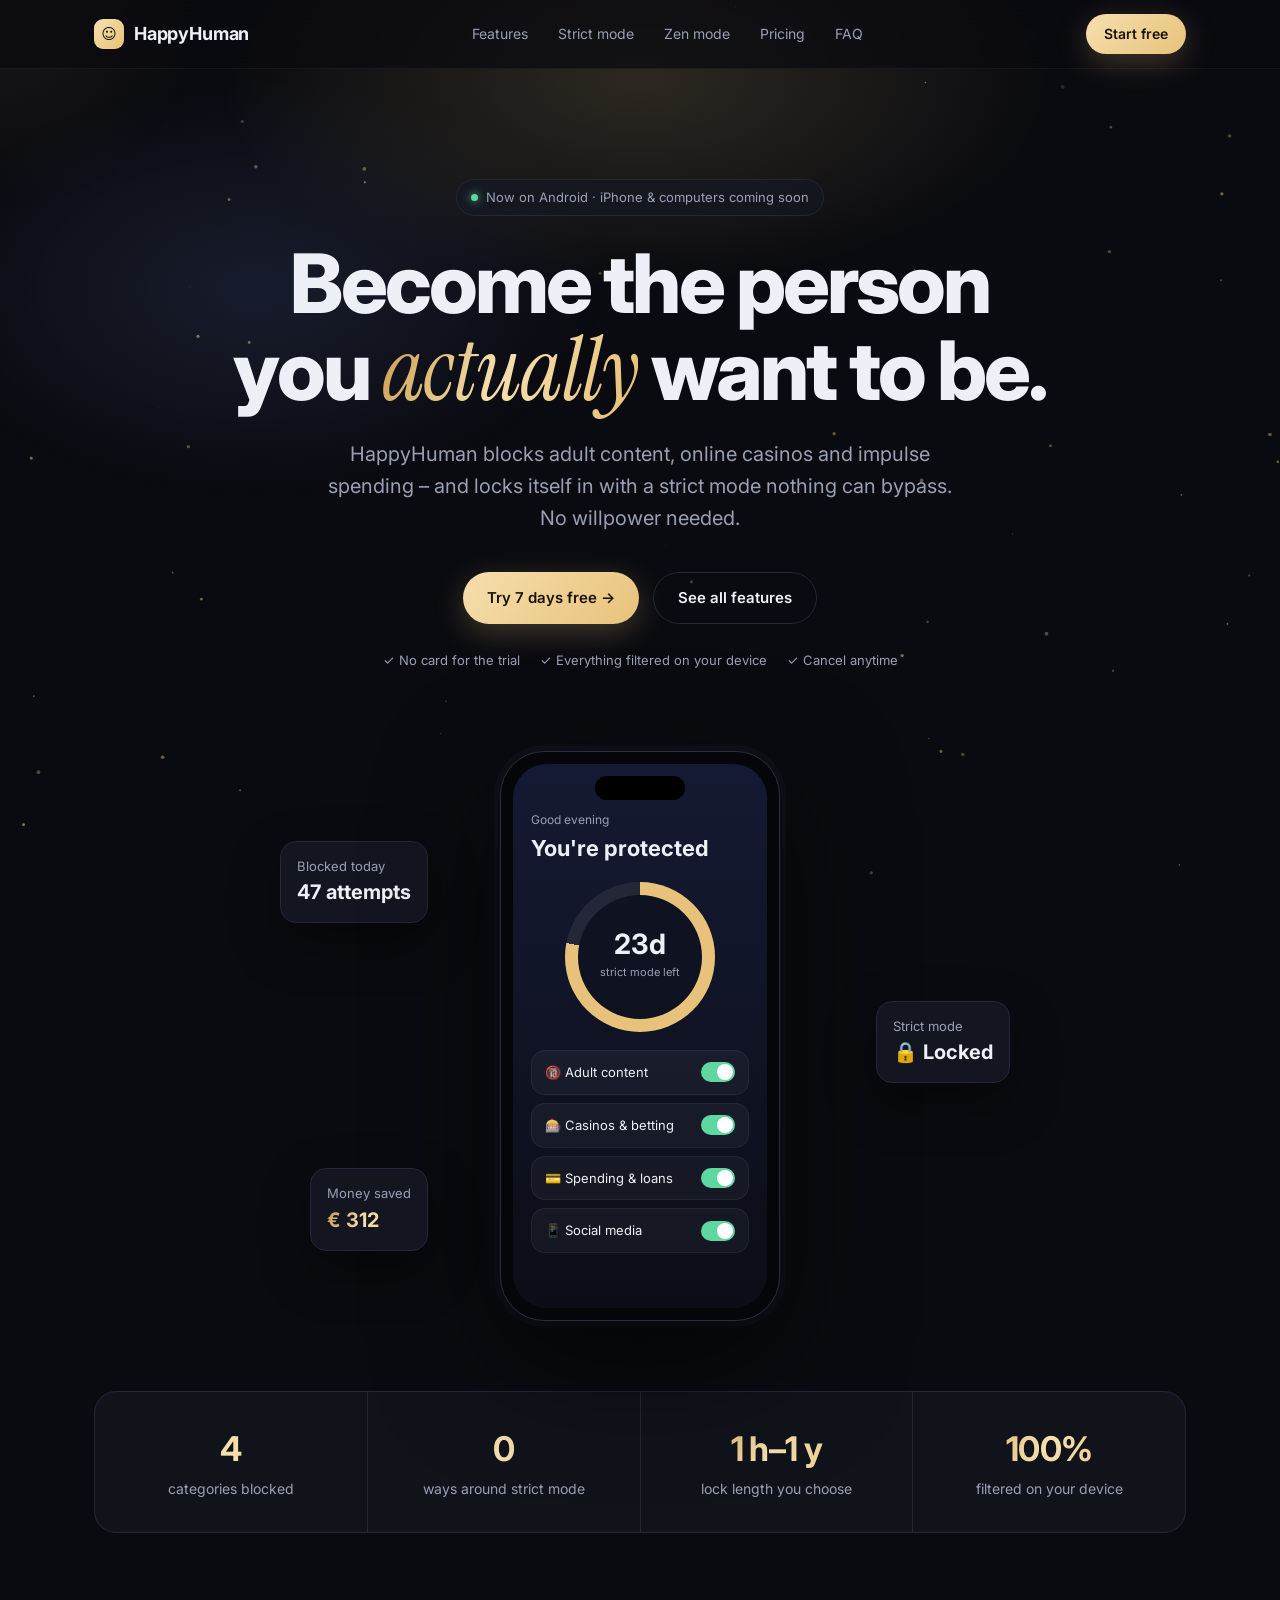
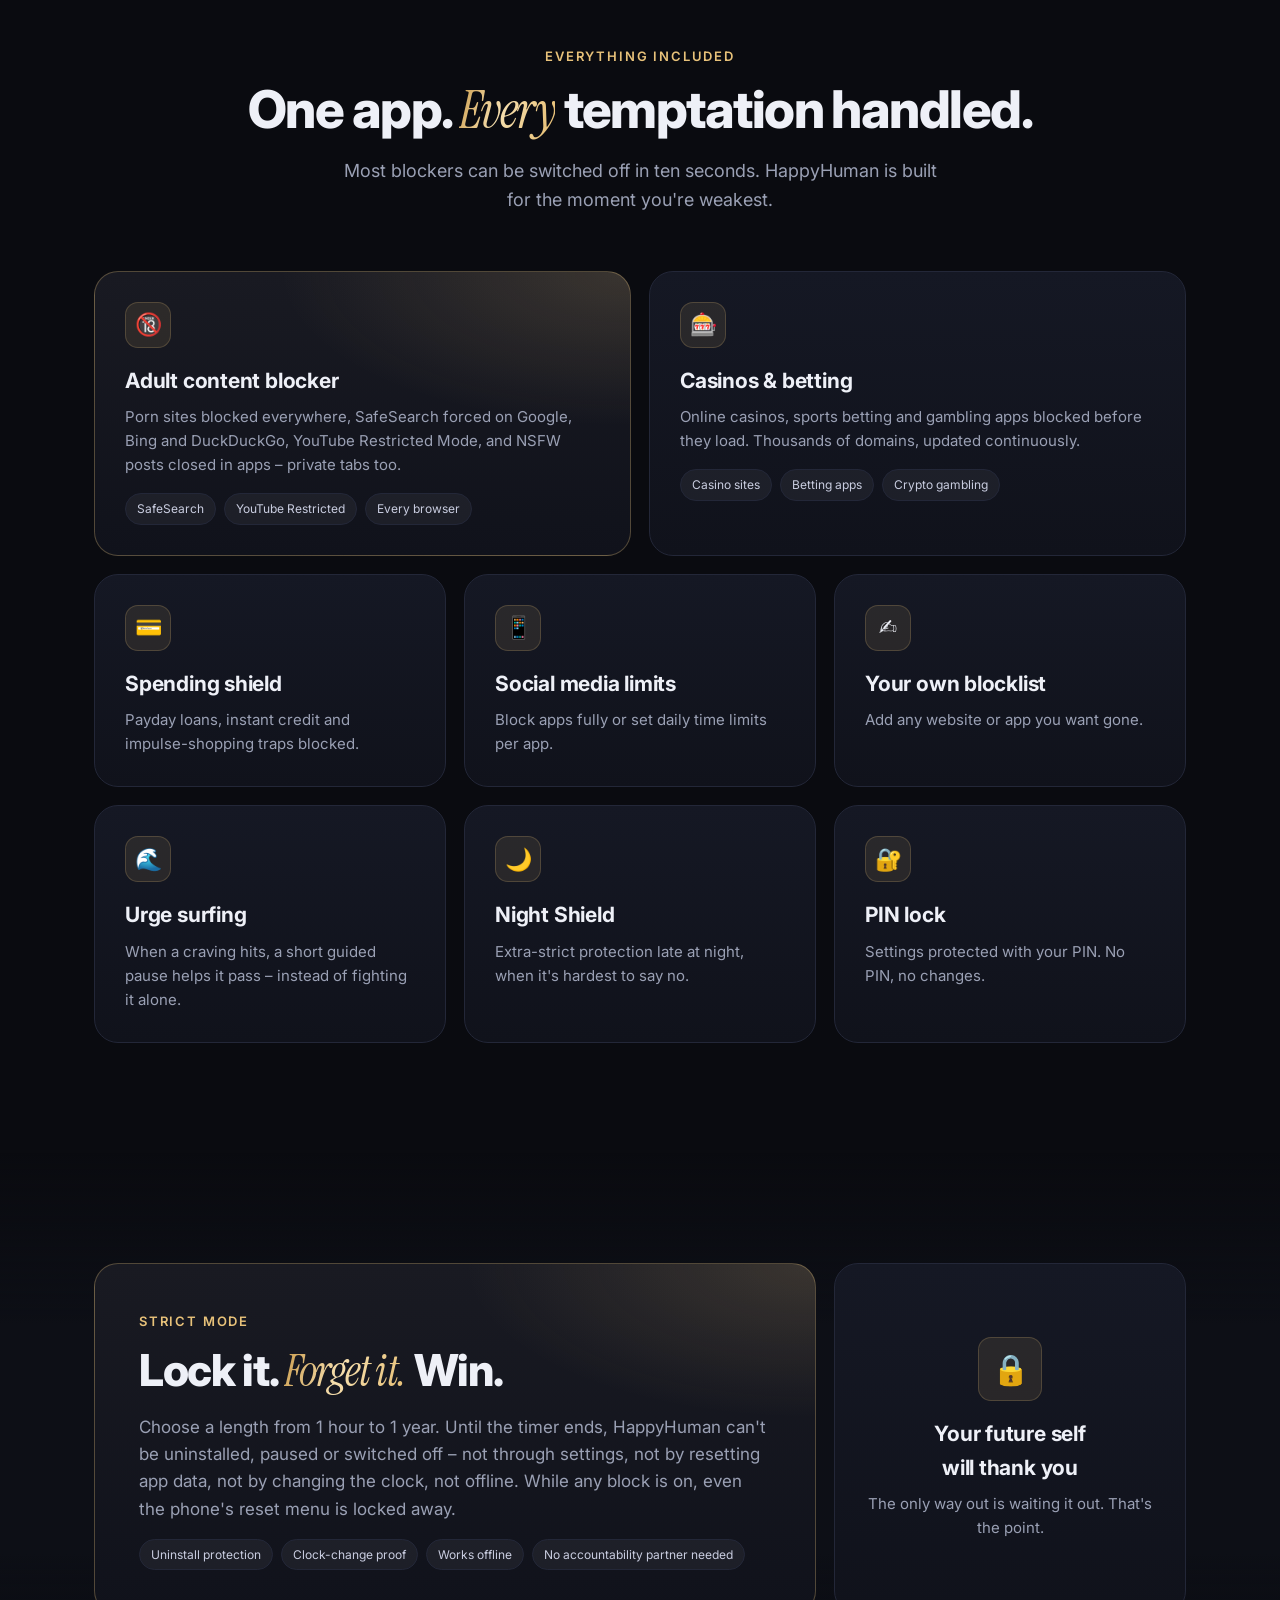
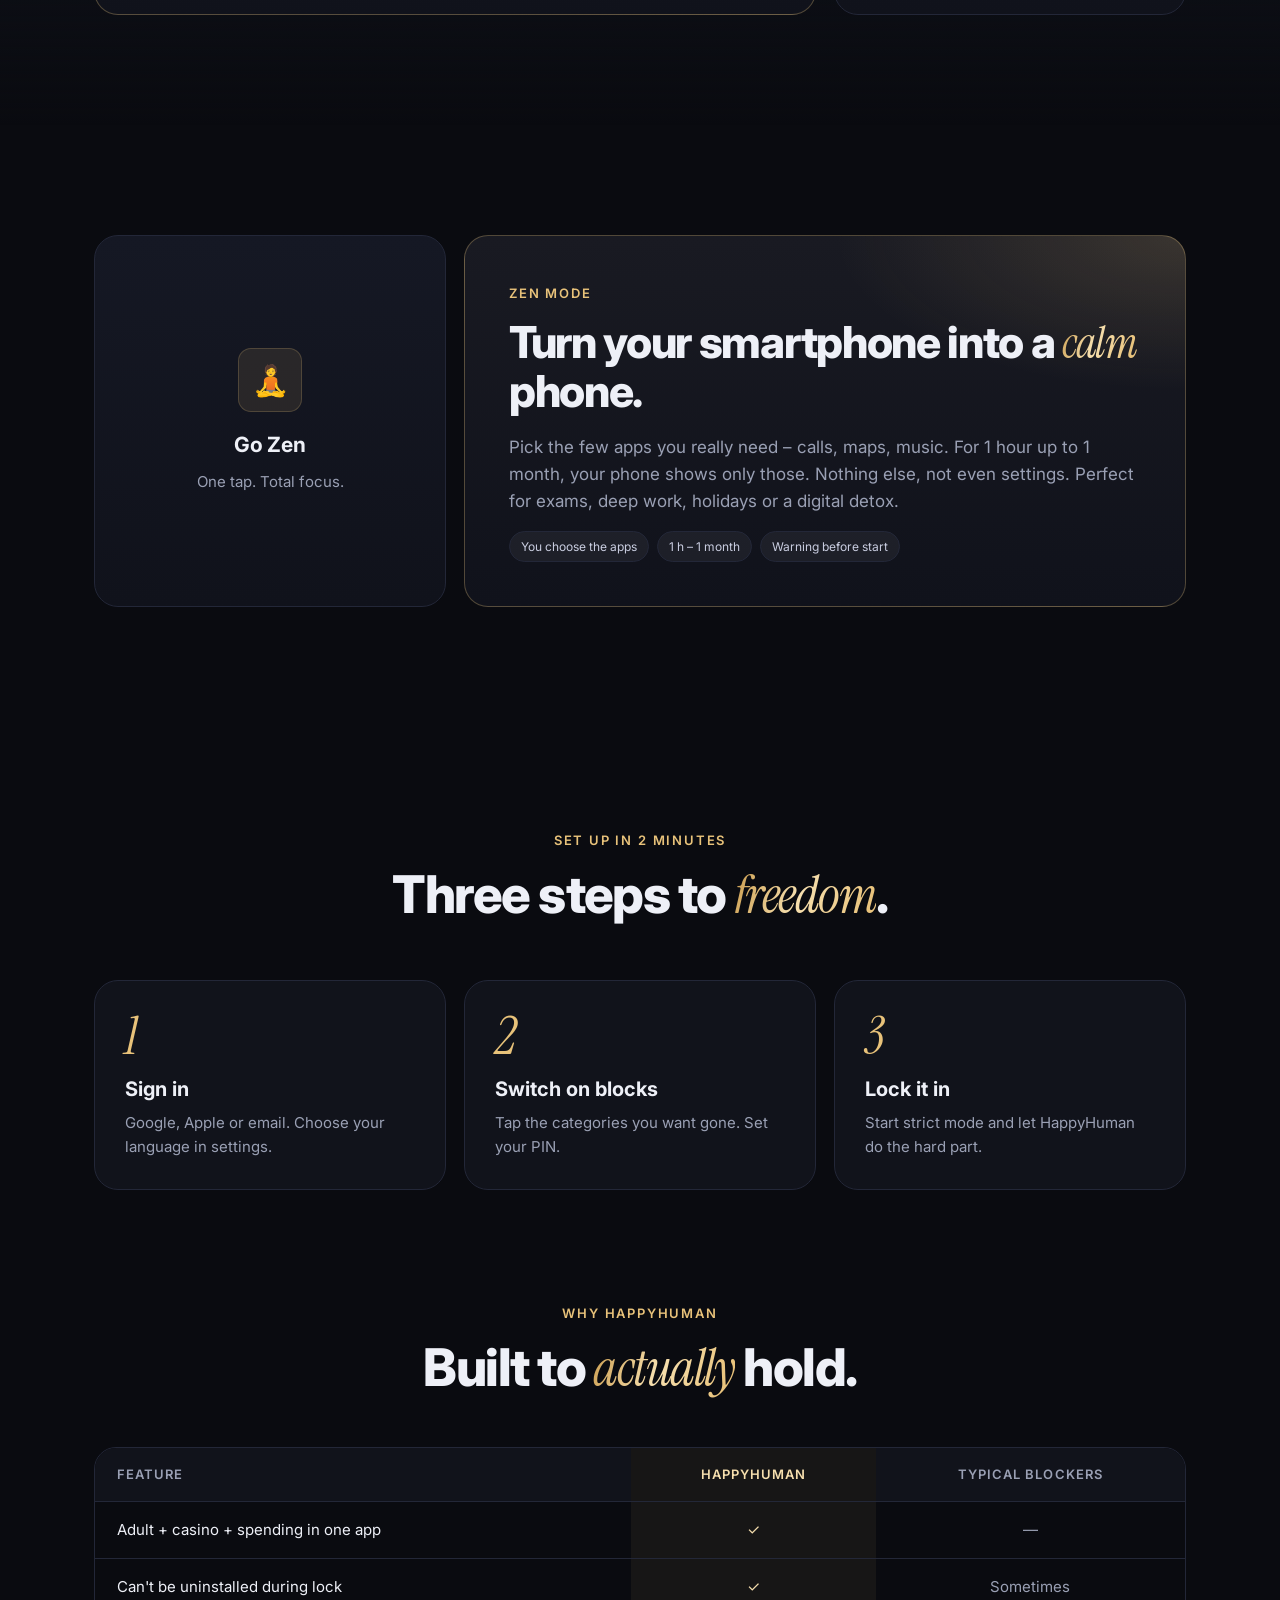
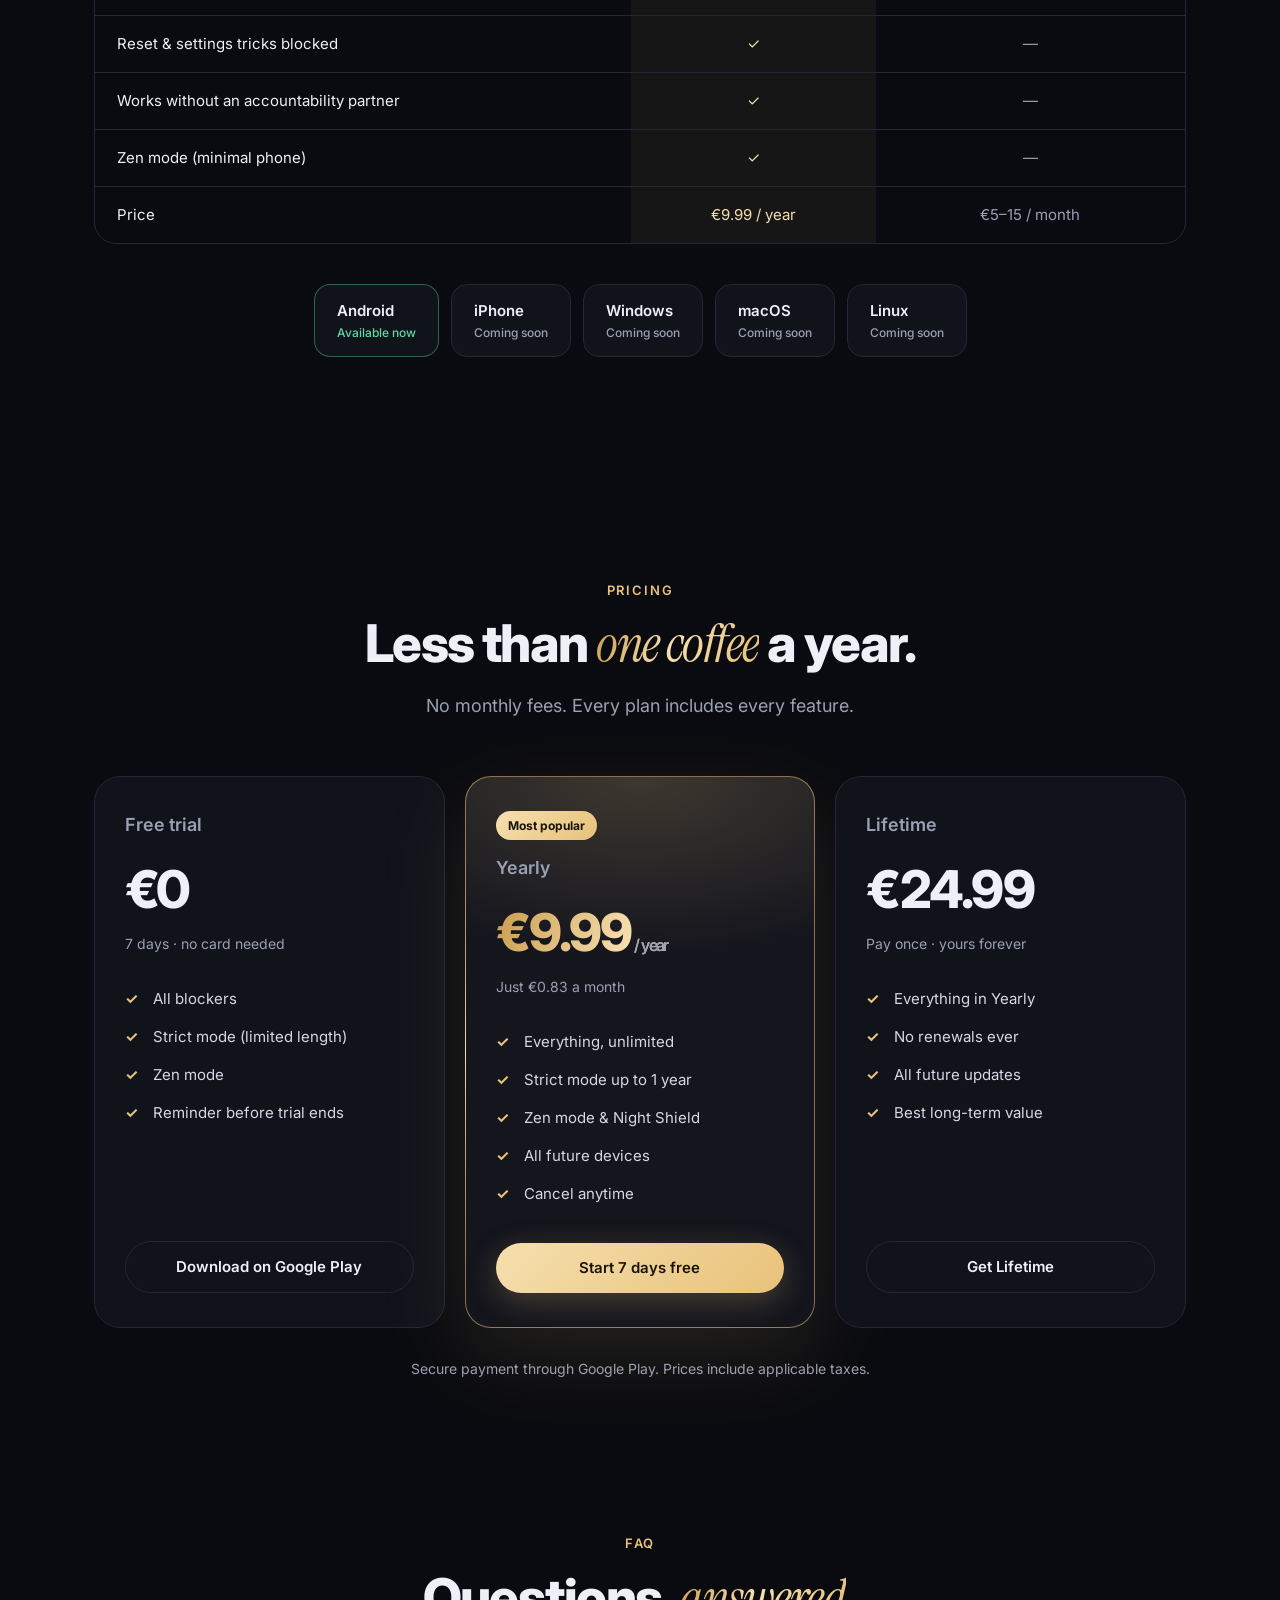
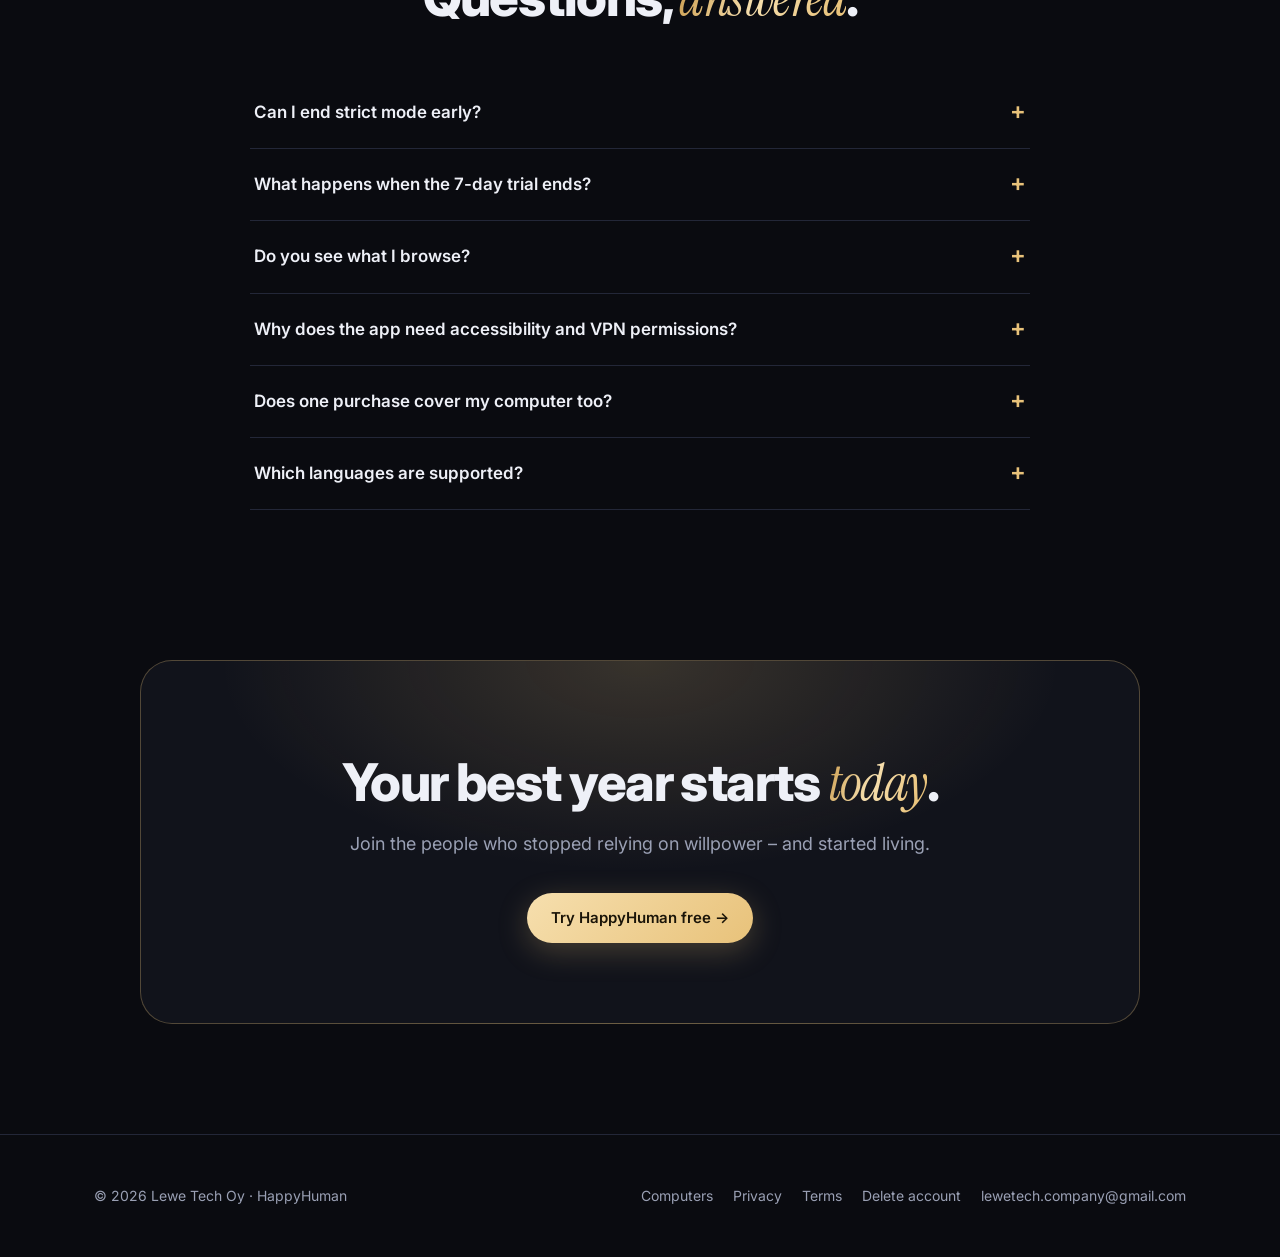
==== commit 10899d9b: "Add premium animations Added premium animations and interactive features to enhance user experience." ====
--- a/index.html
+++ b/index.html
@@ -127,9 +127,45 @@
 .reveal{opacity:0;transform:translateY(24px);transition:opacity .8s,transform .8s}
 .reveal.in{opacity:1;transform:none}
 @media(max-width:900px){.links{display:none}.bento{grid-template-columns:1fr}.span2,.span3,.span4,.span6{grid-column:auto}.steps,.prices{grid-template-columns:1fr}.price.best{transform:none}.stats{grid-template-columns:1fr 1fr}.float{display:none}section{padding:80px 0}footer a{margin:0 16px 0 0}}
+
+/* premium animations */
+@keyframes floatY{0%,100%{transform:translateY(0)}50%{transform:translateY(-14px)}}
+@keyframes shimmer{to{background-position:200% center}}
+@keyframes glow{0%,100%{opacity:.7;transform:scale(1)}50%{opacity:1;transform:scale(1.08)}}
+@keyframes shine{0%{left:-60%}60%,100%{left:130%}}
+@keyframes ringFill{from{--p:0}to{--p:78}}
+@keyframes pulseDot{0%,100%{box-shadow:0 0 0 0 rgba(95,215,161,.6)}50%{box-shadow:0 0 0 8px rgba(95,215,161,0)}}
+@keyframes orbit{to{transform:rotate(360deg)}}
+@property --p{syntax:'<number>';inherits:false;initial-value:0}
+.gold{background-size:200% auto;animation:shimmer 6s linear infinite;background-image:linear-gradient(110deg,#c99a4a,var(--gold2) 25%,var(--gold) 50%,#fff3d6 60%,#c99a4a 80%)}
+.hero:before{animation:glow 8s ease-in-out infinite}
+.phone{animation:floatY 6s ease-in-out infinite}
+.f1{animation:floatY 5s ease-in-out infinite .5s}.f2{animation:floatY 7s ease-in-out infinite 1s}.f3{animation:floatY 6s ease-in-out infinite 2s}
+.pill b{animation:pulseDot 2s infinite}
+.btn-gold{position:relative;overflow:hidden}
+.btn-gold:after{content:"";position:absolute;top:0;left:-60%;width:40%;height:100%;background:linear-gradient(100deg,transparent,rgba(255,255,255,.55),transparent);transform:skewX(-20deg);animation:shine 3.5s ease-in-out infinite}
+.ring{background:conic-gradient(var(--gold) calc(var(--p)*1%),#232738 0);animation:ringFill 2.2s cubic-bezier(.2,.8,.2,1) .4s both}
+.tog{transition:background .4s}.tog:after{transition:right .4s}
+.row.off .tog{background:#2b3046}.row.off .tog:after{right:16px}
+.row{opacity:0;transform:translateX(-14px);transition:.5s}.row.in{opacity:1;transform:none}
+.tile,.price,.step{--mx:50%;--my:50%}
+.tile:before,.price:before,.step:before{content:"";position:absolute;inset:0;border-radius:inherit;background:radial-gradient(380px circle at var(--mx) var(--my),rgba(232,194,122,.13),transparent 45%);opacity:0;transition:opacity .3s;pointer-events:none}
+.tile:hover:before,.price:hover:before,.step:hover:before{opacity:1}
+.price,.step{position:relative;transition:transform .3s,border-color .3s}
+.price:hover{transform:translateY(-6px)}.price.best:hover{transform:scale(1.03) translateY(-6px)}
+.price.best:after{content:"";position:absolute;inset:-1px;border-radius:27px;padding:1px;background:conic-gradient(from var(--a,0deg),transparent 60%,var(--gold2),transparent 90%);-webkit-mask:linear-gradient(#000 0 0) content-box,linear-gradient(#000 0 0);-webkit-mask-composite:xor;mask-composite:exclude;animation:spinA 4s linear infinite;pointer-events:none}
+@property --a{syntax:'<angle>';inherits:false;initial-value:0deg}
+@keyframes spinA{to{--a:360deg}}
+.ic{transition:transform .4s}.tile:hover .ic{transform:rotate(-8deg) scale(1.12)}
+.reveal{transition:opacity .9s cubic-bezier(.2,.8,.2,1),transform .9s cubic-bezier(.2,.8,.2,1),filter .9s;filter:blur(6px)}
+.reveal.in{filter:none}
+#bgfx{position:fixed;inset:0;z-index:-1;pointer-events:none}
+.cursor-glow{position:fixed;width:500px;height:500px;border-radius:50%;background:radial-gradient(circle,rgba(232,194,122,.07),transparent 60%);pointer-events:none;z-index:0;transform:translate(-50%,-50%);transition:opacity .3s}
+@media(prefers-reduced-motion:reduce){*,*:before,*:after{animation:none!important;transition:none!important}.reveal,.row{opacity:1;transform:none;filter:none}}
 </style>
 </head>
 <body>
+<canvas id="bgfx"></canvas><div class="cursor-glow"></div>
 
 <nav><div class="wrap">
 <a class="logo" href="#"><i>☺</i>HappyHuman</a>
@@ -291,6 +327,27 @@
 <script>
 const io=new IntersectionObserver(e=>e.forEach(x=>{if(x.isIntersecting){x.target.classList.add('in');io.unobserve(x.target)}}),{threshold:.12});
 document.querySelectorAll('.reveal').forEach(el=>io.observe(el));
+
+// stagger reveals
+document.querySelectorAll('.bento,.steps,.prices,.stats').forEach(g=>[...g.querySelectorAll('.reveal')].forEach((el,i)=>el.style.transitionDelay=(i*90)+'ms'));
+// phone toggles switch on one by one
+document.querySelectorAll('.row').forEach((r,i)=>{r.classList.add('off');setTimeout(()=>r.classList.add('in'),600+i*180);setTimeout(()=>r.classList.remove('off'),1200+i*350)});
+// count-up numbers
+const cu=(el,to,pre='',suf='')=>{let s=null;const f=t=>{s=s||t;const p=Math.min((t-s)/1600,1),e=1-Math.pow(1-p,3);el.textContent=pre+Math.round(to*e)+suf;if(p<1)requestAnimationFrame(f)};requestAnimationFrame(f)};
+setTimeout(()=>{const b=document.querySelectorAll('.float b');cu(b[0],47,'',' attempts');cu(b[2],312,'€ ','')},800);
+const sio=new IntersectionObserver(e=>e.forEach(x=>{if(x.isIntersecting){x.target.querySelectorAll('b').forEach(b=>{const m=b.textContent.match(/^(\d+)(%?)$/);if(m)cu(b,+m[1],'',m[2])});sio.disconnect()}}),{threshold:.5});
+sio.observe(document.querySelector('.stats'));
+// spotlight following mouse
+document.querySelectorAll('.tile,.price,.step').forEach(c=>c.addEventListener('mousemove',e=>{const r=c.getBoundingClientRect();c.style.setProperty('--mx',(e.clientX-r.left)+'px');c.style.setProperty('--my',(e.clientY-r.top)+'px')}));
+const cg=document.querySelector('.cursor-glow');addEventListener('mousemove',e=>{cg.style.left=e.clientX+'px';cg.style.top=e.clientY+'px'});
+// phone tilt
+const ph=document.querySelector('.phone-stage');ph.addEventListener('mousemove',e=>{const r=ph.getBoundingClientRect(),x=(e.clientX-r.left)/r.width-.5,y=(e.clientY-r.top)/r.height-.5;ph.querySelector('.phone').style.transform=`perspective(900px) rotateY(${x*14}deg) rotateX(${-y*10}deg)`});ph.addEventListener('mouseleave',()=>ph.querySelector('.phone').style.transform='');
+// floating gold particles
+const cv=document.getElementById('bgfx'),cx=cv.getContext('2d');let W,H,P=[];const rs=()=>{W=cv.width=innerWidth;H=cv.height=innerHeight};rs();addEventListener('resize',rs);
+for(let i=0;i<55;i++)P.push({x:Math.random()*W,y:Math.random()*H,r:Math.random()*1.6+.3,v:Math.random()*.25+.05,a:Math.random()*.5+.15});
+if(!matchMedia('(prefers-reduced-motion: reduce)').matches)(function d(){cx.clearRect(0,0,W,H);P.forEach(p=>{p.y-=p.v;if(p.y<-5){p.y=H+5;p.x=Math.random()*W}cx.beginPath();cx.arc(p.x,p.y,p.r,0,7);cx.fillStyle=`rgba(232,194,122,${p.a})`;cx.fill()});requestAnimationFrame(d)})();
+// nav shrink on scroll
+const nv=document.querySelector('nav');addEventListener('scroll',()=>nv.style.boxShadow=scrollY>20?'0 10px 40px rgba(0,0,0,.4)':'none');
 </script>
 </body>
 </html>
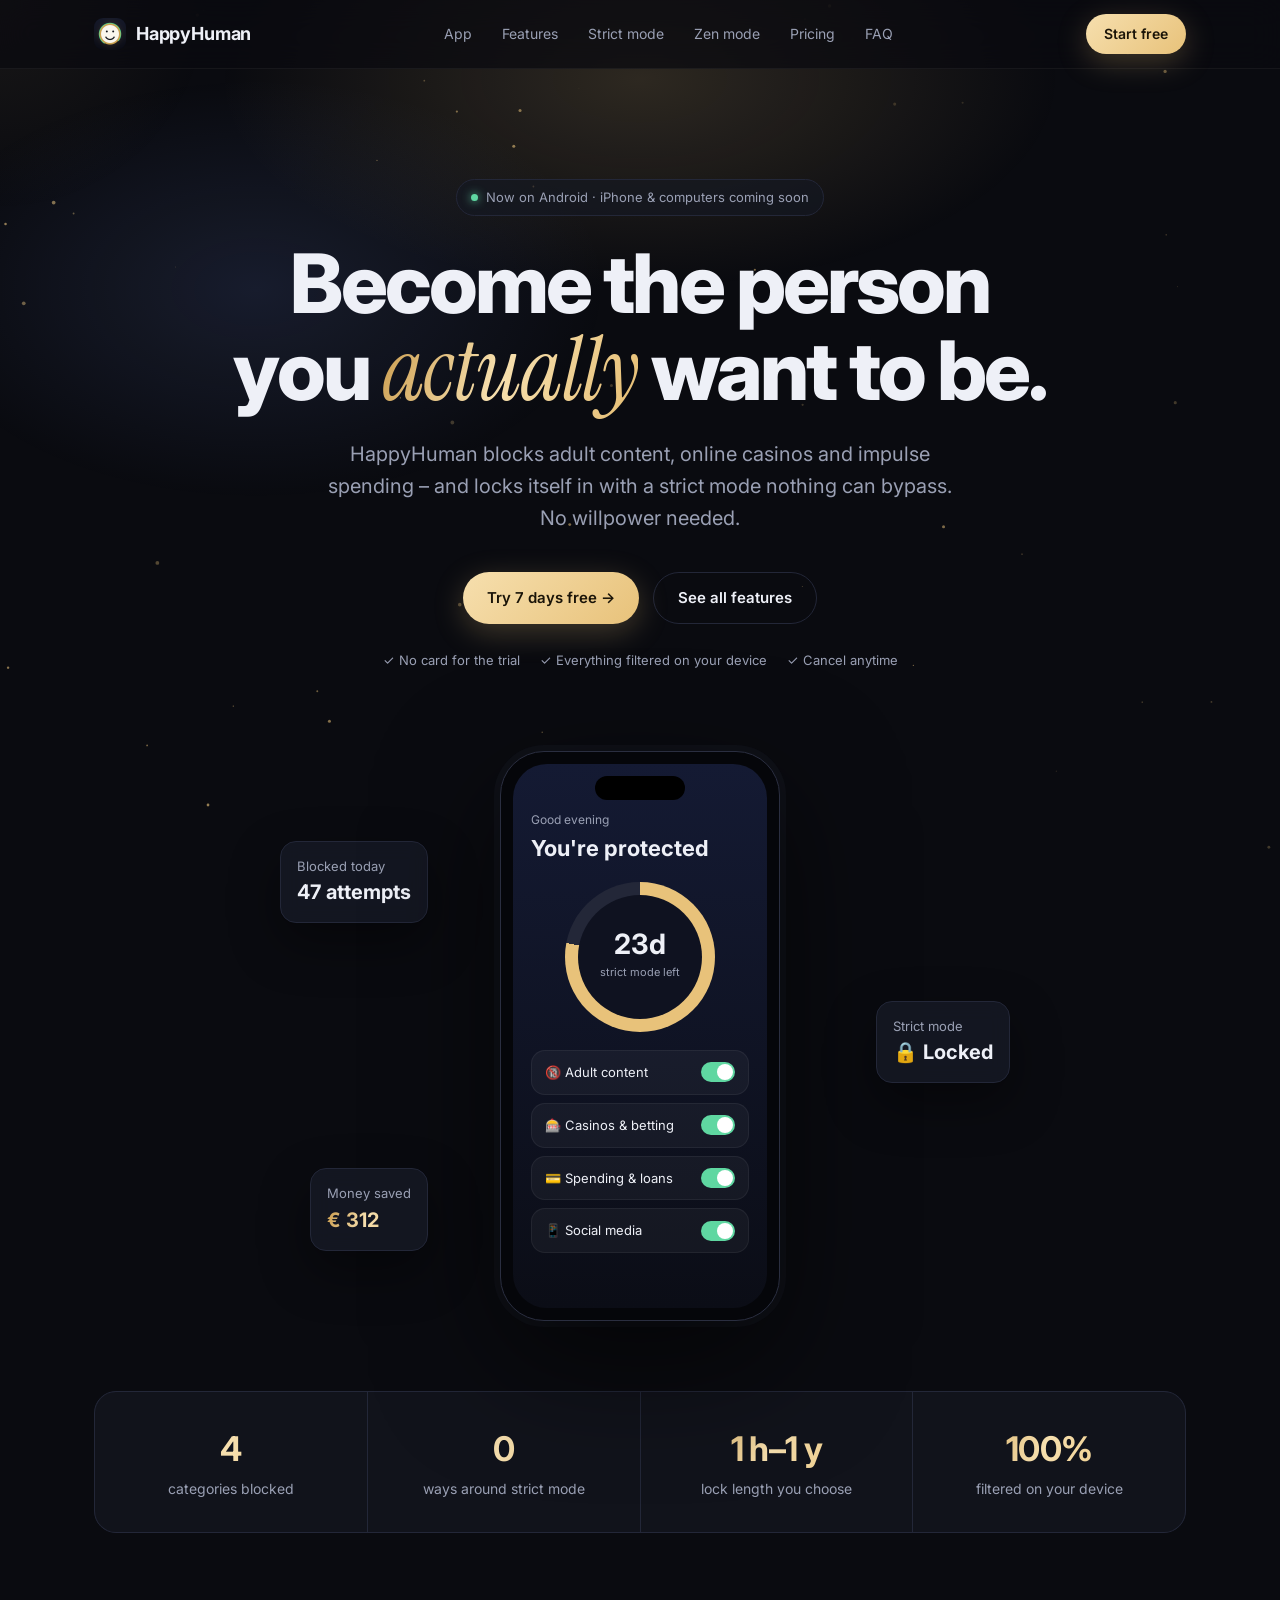
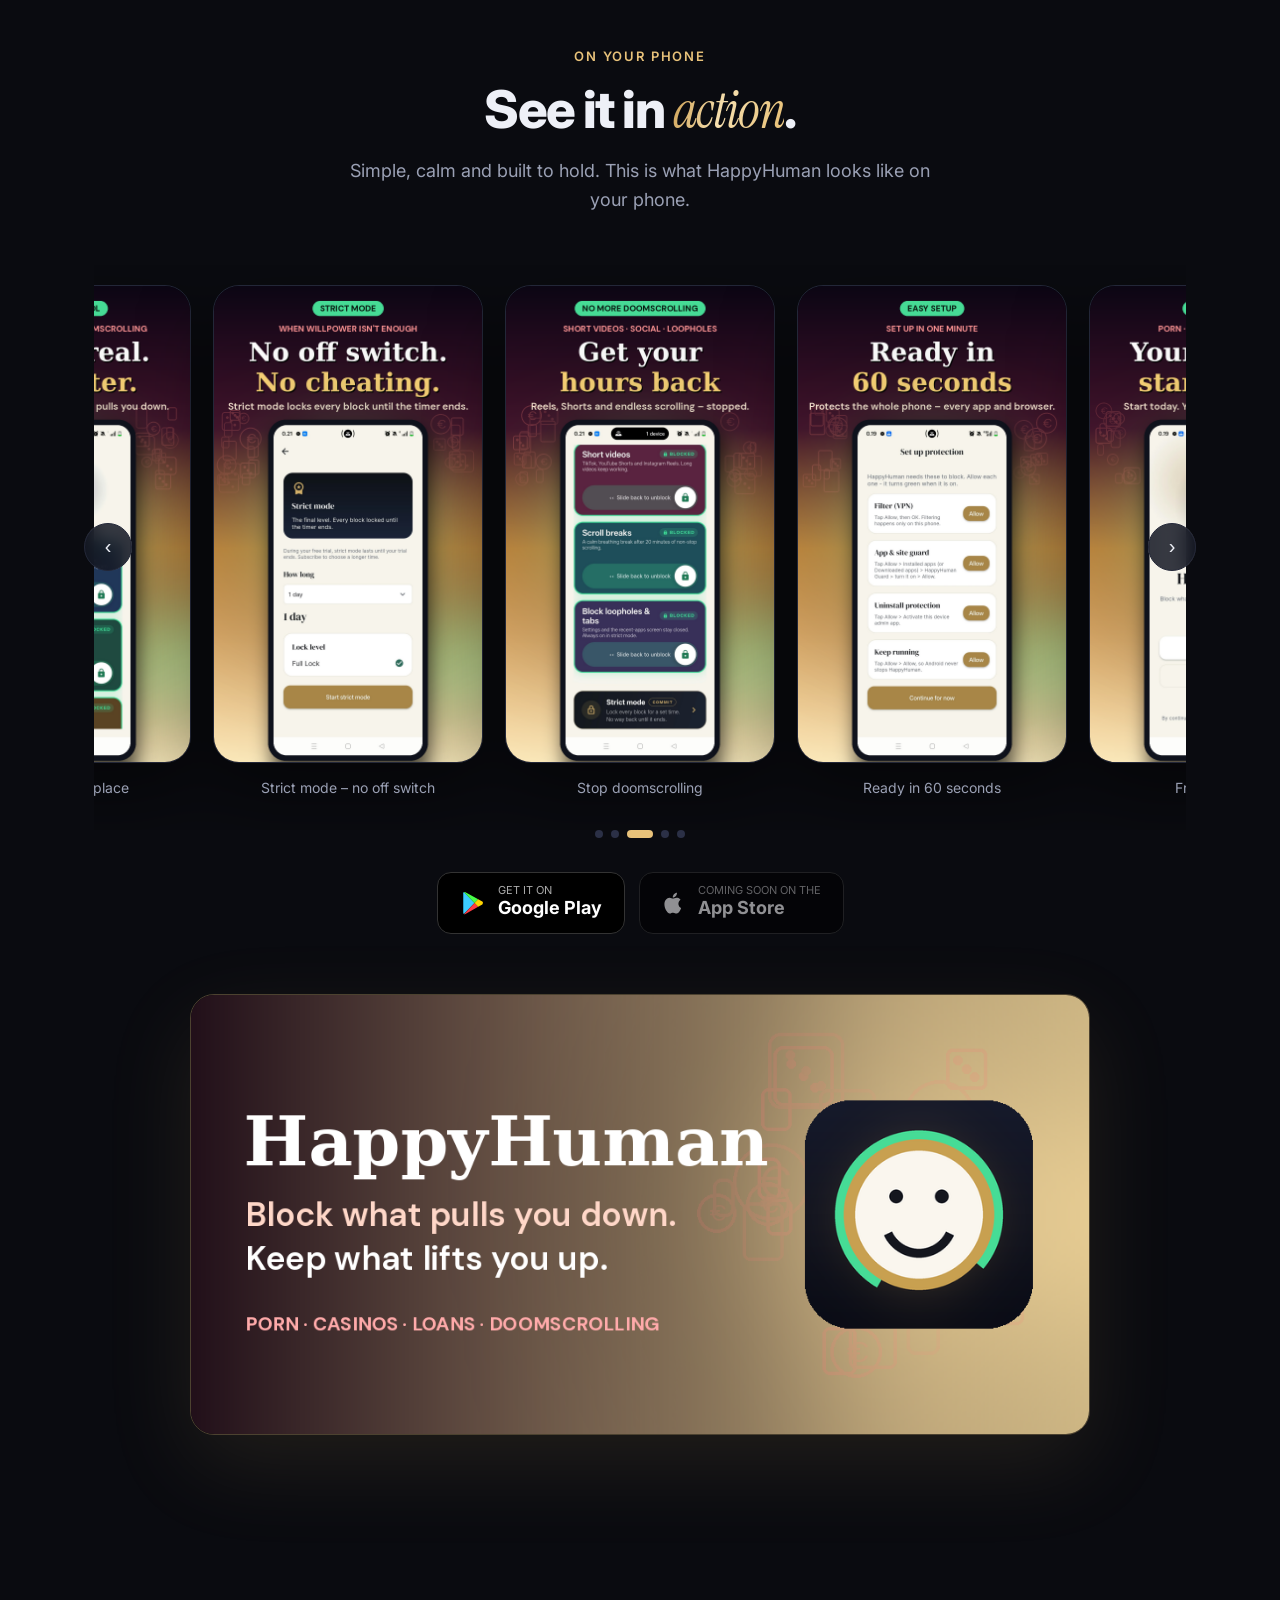
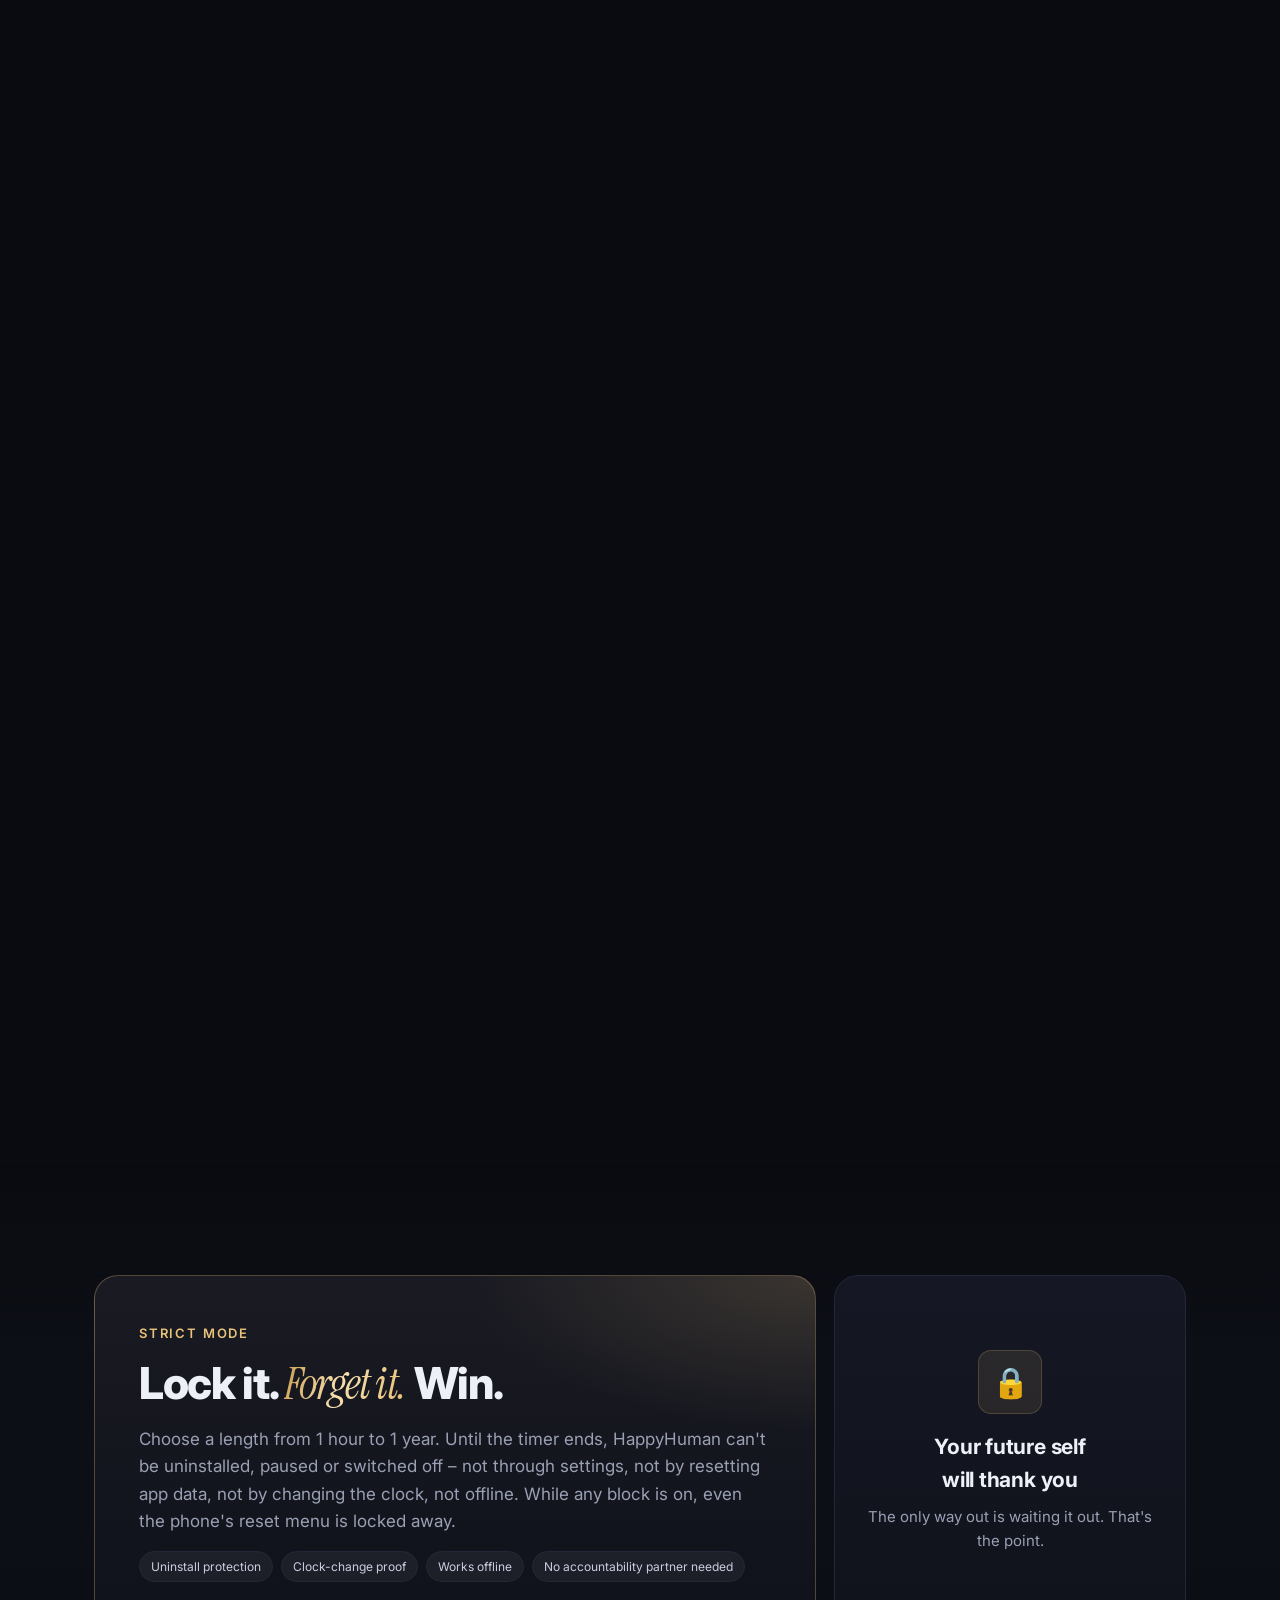
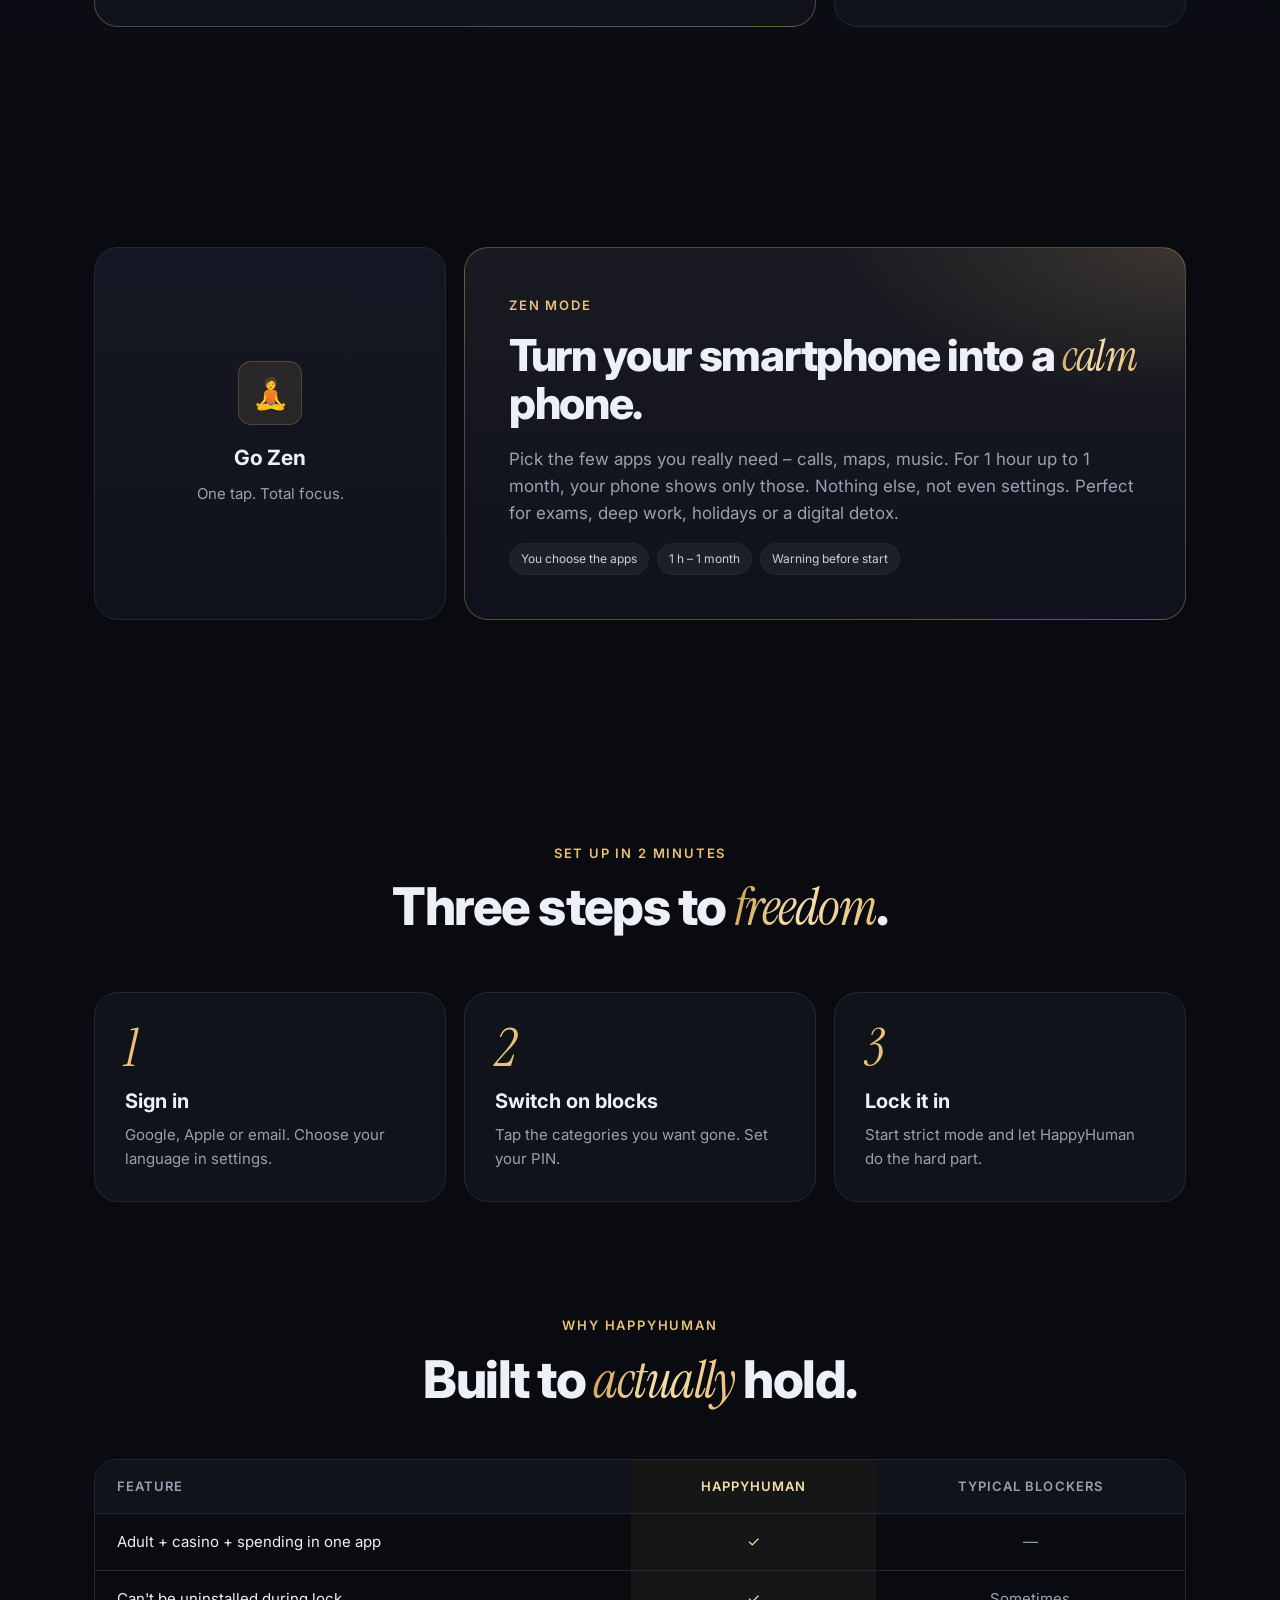
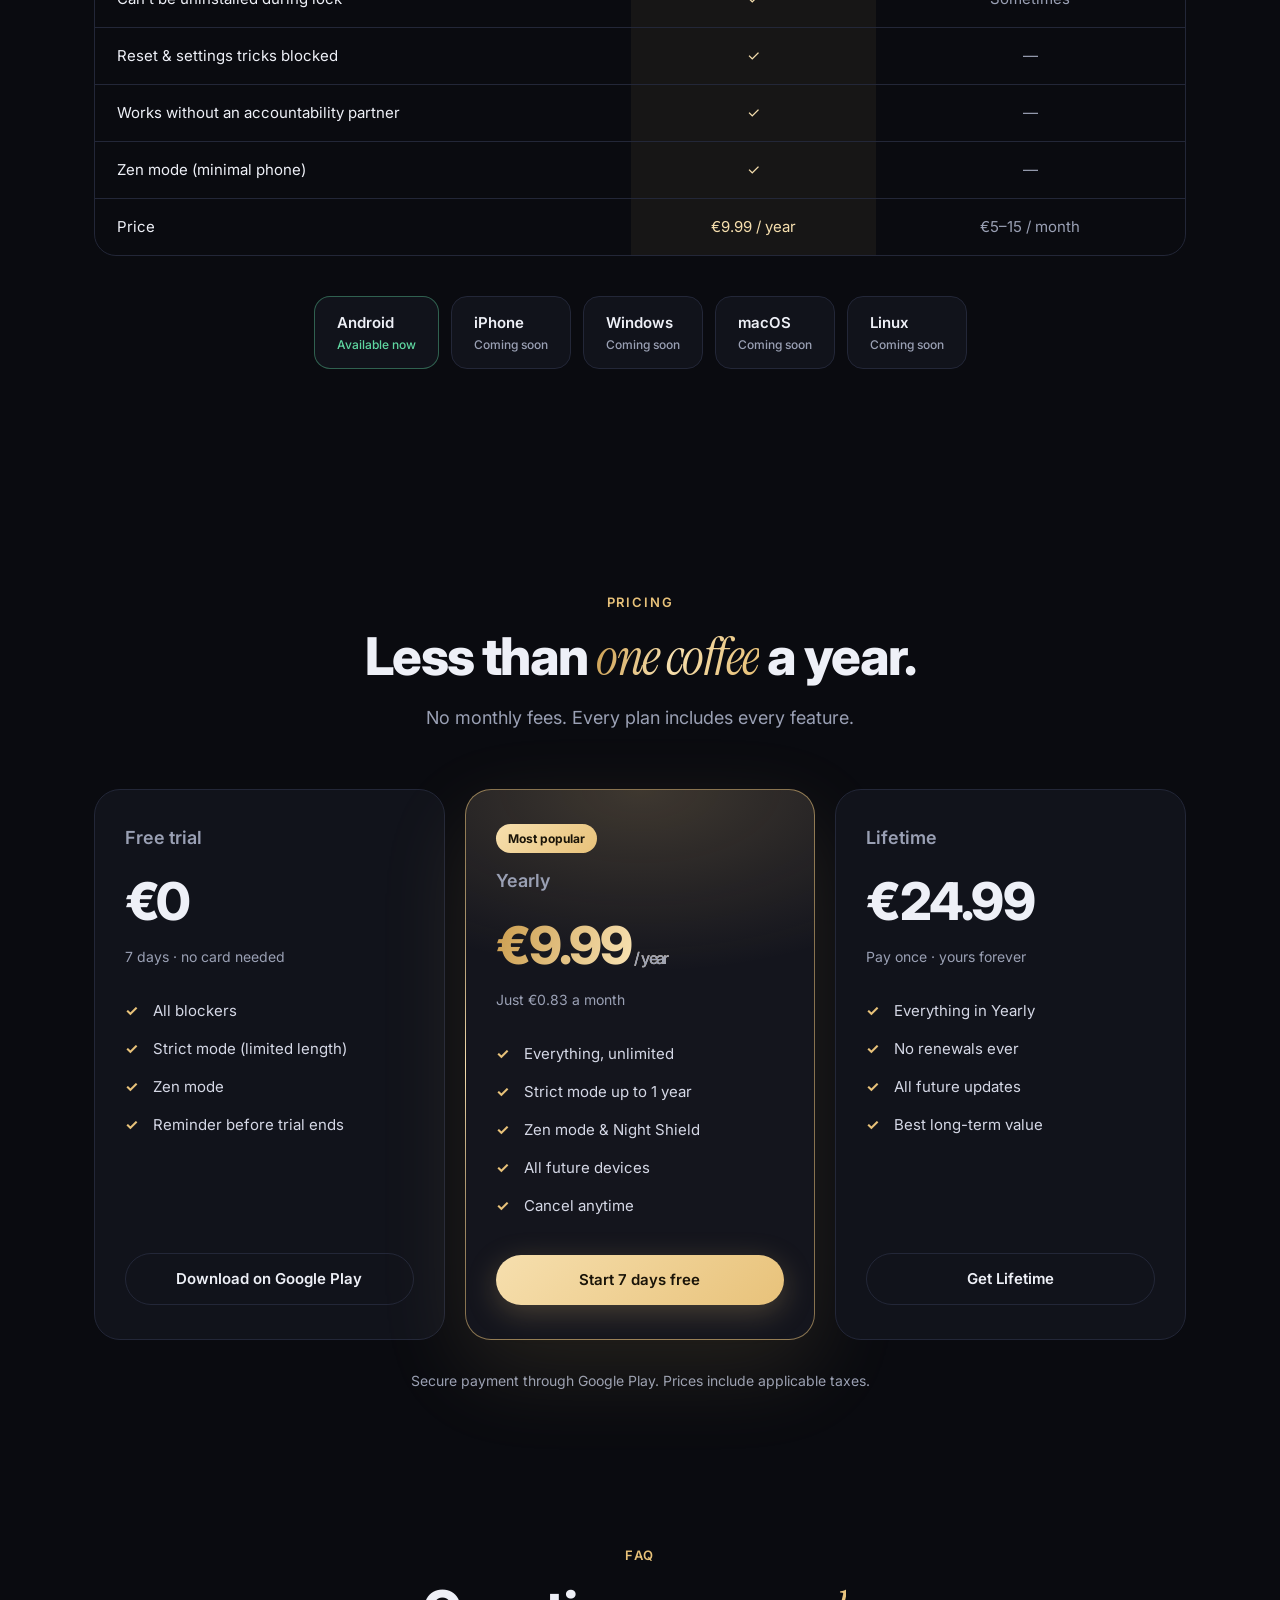
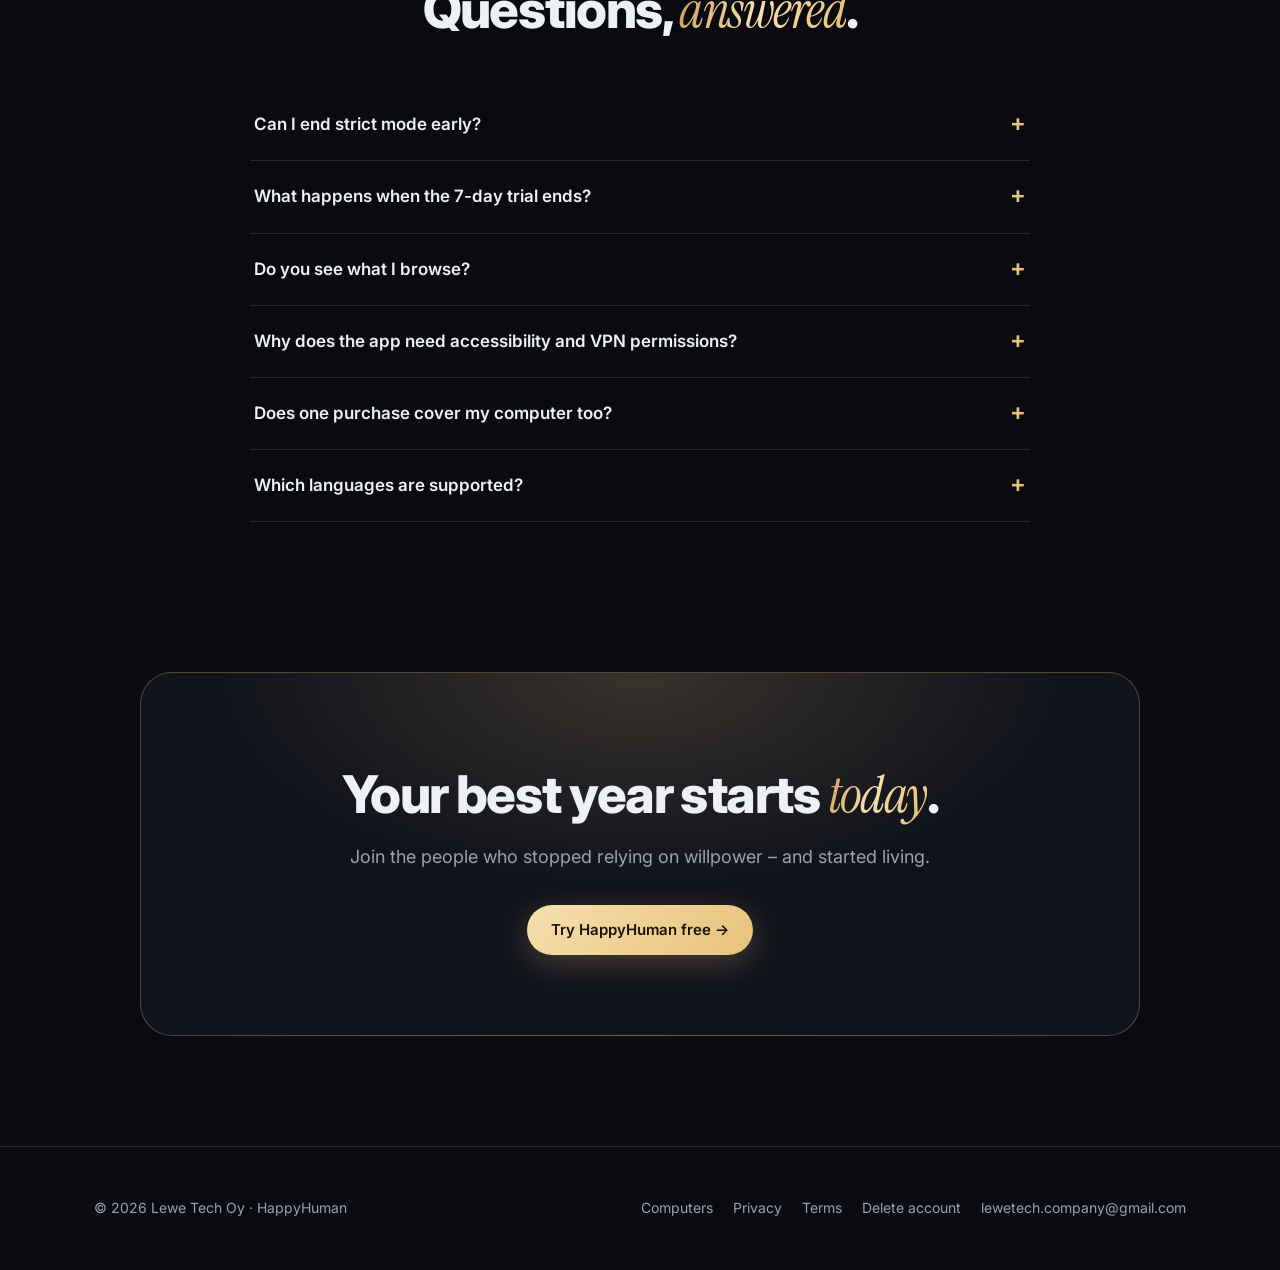
==== commit 23ea8158: "Add phone gallery section" ====
--- a/index.html
+++ b/index.html
@@ -5,6 +5,9 @@
 <meta name="viewport" content="width=device-width,initial-scale=1">
 <title>HappyHuman – Take back control of your phone</title>
 <meta name="description" content="HappyHuman blocks adult content, online casinos and impulse spending – with a strict mode that can't be bypassed. 7 days free.">
+<link rel="icon" href="img/icon.png">
+<meta property="og:image" content="https://happyhuman.info/img/feature.png">
+<meta property="og:title" content="HappyHuman – Block what pulls you down">
 <link rel="preconnect" href="https://fonts.googleapis.com">
 <link href="https://fonts.googleapis.com/css2?family=Inter:wght@400;500;600;700;800&family=Instrument+Serif:ital@0;1&display=swap" rel="stylesheet">
 <style>
@@ -162,14 +165,37 @@
 #bgfx{position:fixed;inset:0;z-index:-1;pointer-events:none}
 .cursor-glow{position:fixed;width:500px;height:500px;border-radius:50%;background:radial-gradient(circle,rgba(232,194,122,.07),transparent 60%);pointer-events:none;z-index:0;transform:translate(-50%,-50%);transition:opacity .3s}
 @media(prefers-reduced-motion:reduce){*,*:before,*:after{animation:none!important;transition:none!important}.reveal,.row{opacity:1;transform:none;filter:none}}
+
+/* app gallery */
+.gal-wrap{position:relative;margin-top:50px}
+.gal{display:flex;gap:22px;overflow-x:auto;scroll-snap-type:x mandatory;padding:20px 4px 30px;scrollbar-width:none}
+.gal::-webkit-scrollbar{display:none}
+.gal figure{flex:0 0 auto;width:min(270px,70vw);scroll-snap-align:center;margin:0;transition:transform .5s cubic-bezier(.2,.8,.2,1)}
+.gal img{width:100%;display:block;border-radius:26px;border:1px solid var(--line);box-shadow:0 30px 70px rgba(0,0,0,.5)}
+.gal figure:hover{transform:translateY(-10px) scale(1.02)}
+.gal figcaption{text-align:center;color:var(--muted);font-size:14px;margin-top:14px}
+.gal-btn{position:absolute;top:45%;width:48px;height:48px;border-radius:50%;border:1px solid var(--line);background:rgba(21,24,36,.85);color:var(--text);font-size:20px;cursor:pointer;backdrop-filter:blur(8px);transition:.2s;z-index:2}
+.gal-btn:hover{border-color:var(--gold);color:var(--gold)}
+.gal-prev{left:-10px}.gal-next{right:-10px}
+.dots{display:flex;gap:8px;justify-content:center}
+.dots b{width:8px;height:8px;border-radius:8px;background:#2b3046;transition:.3s;cursor:pointer}
+.dots b.on{width:26px;background:var(--gold)}
+.app-cta{display:flex;gap:14px;justify-content:center;flex-wrap:wrap;margin-top:34px}
+.store{display:inline-flex;align-items:center;gap:12px;padding:12px 22px;border-radius:14px;background:#000;border:1px solid #333;color:#fff;transition:.2s}
+.store:hover{border-color:var(--gold);transform:translateY(-2px)}
+.store small{display:block;font-size:11px;color:#aaa;line-height:1}.store b{font-size:18px;line-height:1.2}
+.store.soon{opacity:.55}
+.feat-banner{margin:60px auto 0;max-width:900px;border-radius:24px;overflow:hidden;border:1px solid rgba(232,194,122,.3);box-shadow:0 30px 90px rgba(232,194,122,.1)}
+.feat-banner img{width:100%;display:block}
+@media(max-width:900px){.gal-btn{display:none}}
 </style>
 </head>
 <body>
 <canvas id="bgfx"></canvas><div class="cursor-glow"></div>
 
 <nav><div class="wrap">
-<a class="logo" href="#"><i>☺</i>HappyHuman</a>
-<div class="links"><a href="#features">Features</a><a href="#strict">Strict mode</a><a href="#zen">Zen mode</a><a href="#pricing">Pricing</a><a href="#faq">FAQ</a></div>
+<a class="logo" href="#"><img src="img/icon.png" alt="" width="32" height="32" style="border-radius:9px">HappyHuman</a>
+<div class="links"><a href="#app">App</a><a href="#features">Features</a><a href="#strict">Strict mode</a><a href="#zen">Zen mode</a><a href="#pricing">Pricing</a><a href="#faq">FAQ</a></div>
 <a class="btn btn-gold" href="#pricing">Start free</a>
 </div></nav>
 
@@ -204,6 +230,29 @@
 <div><b class="gold">1 h–1 y</b><span>lock length you choose</span></div>
 <div><b class="gold">100%</b><span>filtered on your device</span></div>
 </div></div>
+
+<section id="app"><div class="wrap">
+<div class="center reveal"><span class="eyebrow">On your phone</span>
+<h2>See it in <span class="serif gold">action</span>.</h2>
+<p class="sub">Simple, calm and built to hold. This is what HappyHuman looks like on your phone.</p></div>
+<div class="gal-wrap reveal">
+<button class="gal-btn gal-prev" aria-label="Previous">‹</button>
+<div class="gal">
+<figure><img src="img/shot1.png" alt="HappyHuman home screen with blocks on" loading="lazy"><figcaption>All blocks in one place</figcaption></figure>
+<figure><img src="img/shot2.png" alt="Strict mode screen" loading="lazy"><figcaption>Strict mode – no off switch</figcaption></figure>
+<figure><img src="img/shot3.png" alt="Short videos and scroll breaks" loading="lazy"><figcaption>Stop doomscrolling</figcaption></figure>
+<figure><img src="img/shot4.png" alt="Setup screen" loading="lazy"><figcaption>Ready in 60 seconds</figcaption></figure>
+<figure><img src="img/shot5.png" alt="Sign in screen" loading="lazy"><figcaption>Free for 7 days</figcaption></figure>
+</div>
+<button class="gal-btn gal-next" aria-label="Next">›</button>
+<div class="dots"></div>
+</div>
+<div class="app-cta reveal">
+<a class="store" href="#pricing"><svg width="26" height="26" viewBox="0 0 24 24"><path fill="#3bccff" d="M3.6 1.8 13.4 12l-9.8 10.2c-.4-.2-.6-.6-.6-1.1V2.9c0-.5.2-.9.6-1.1z"/><path fill="#48ff48" d="m16.8 8.6-3.4 3.4-9.8-10.2c.3-.1.7-.1 1 .1z"/><path fill="#ff3a44" d="m16.8 15.4-12.2 6.9c-.3.2-.7.2-1 .1l9.8-10.4z"/><path fill="#ffd400" d="m20.6 13.4-3.8 2.1-3.4-3.5 3.4-3.4 3.8 2.1c.8.5.8 1.7 0 2.7z"/></svg><span><small>GET IT ON</small><b>Google Play</b></span></a>
+<span class="store soon"><svg width="24" height="24" viewBox="0 0 24 24" fill="#fff"><path d="M16.4 12.6c0-2.6 2.1-3.8 2.2-3.9-1.2-1.8-3.1-2-3.7-2-1.6-.2-3.1.9-3.9.9s-2-.9-3.4-.9C5.9 6.8 4.2 7.9 3.3 9.5c-1.8 3.2-.5 7.9 1.3 10.5.9 1.3 1.9 2.7 3.2 2.6 1.3-.1 1.8-.8 3.4-.8s2 .8 3.4.8 2.3-1.3 3.1-2.6c1-1.5 1.4-2.9 1.4-3-.1 0-2.7-1-2.7-4.4zM13.9 4.9c.7-.9 1.2-2 1-3.2-1 0-2.3.7-3 1.6-.7.8-1.2 2-1.1 3.1 1.2.1 2.4-.6 3.1-1.5z"/></svg><span><small>COMING SOON ON THE</small><b>App Store</b></span></span>
+</div>
+<div class="feat-banner reveal"><img src="img/feature.png" alt="HappyHuman – Block what pulls you down. Keep what lifts you up." loading="lazy"></div>
+</div></section>
 
 <section id="features"><div class="wrap">
 <div class="center reveal"><span class="eyebrow">Everything included</span>
@@ -348,6 +397,15 @@
 if(!matchMedia('(prefers-reduced-motion: reduce)').matches)(function d(){cx.clearRect(0,0,W,H);P.forEach(p=>{p.y-=p.v;if(p.y<-5){p.y=H+5;p.x=Math.random()*W}cx.beginPath();cx.arc(p.x,p.y,p.r,0,7);cx.fillStyle=`rgba(232,194,122,${p.a})`;cx.fill()});requestAnimationFrame(d)})();
 // nav shrink on scroll
 const nv=document.querySelector('nav');addEventListener('scroll',()=>nv.style.boxShadow=scrollY>20?'0 10px 40px rgba(0,0,0,.4)':'none');
+
+// gallery
+const gal=document.querySelector('.gal'),figs=[...gal.children],dots=document.querySelector('.dots');
+figs.forEach((f,i)=>{const d=document.createElement('b');d.onclick=()=>go(i);dots.appendChild(d)});
+let cur=0;const go=i=>{cur=(i+figs.length)%figs.length;gal.scrollTo({left:figs[cur].offsetLeft-gal.clientWidth/2+figs[cur].clientWidth/2,behavior:'smooth'})};
+const upd=()=>{const mid=gal.scrollLeft+gal.clientWidth/2;let best=0,bd=1e9;figs.forEach((f,i)=>{const d=Math.abs(f.offsetLeft+f.clientWidth/2-mid);if(d<bd){bd=d;best=i}});cur=best;[...dots.children].forEach((d,i)=>d.classList.toggle('on',i===best))};
+gal.addEventListener('scroll',()=>requestAnimationFrame(upd));upd();
+document.querySelector('.gal-prev').onclick=()=>go(cur-1);document.querySelector('.gal-next').onclick=()=>go(cur+1);
+let auto=setInterval(()=>go(cur+1),3500);gal.addEventListener('pointerenter',()=>clearInterval(auto));
 </script>
 </body>
 </html>
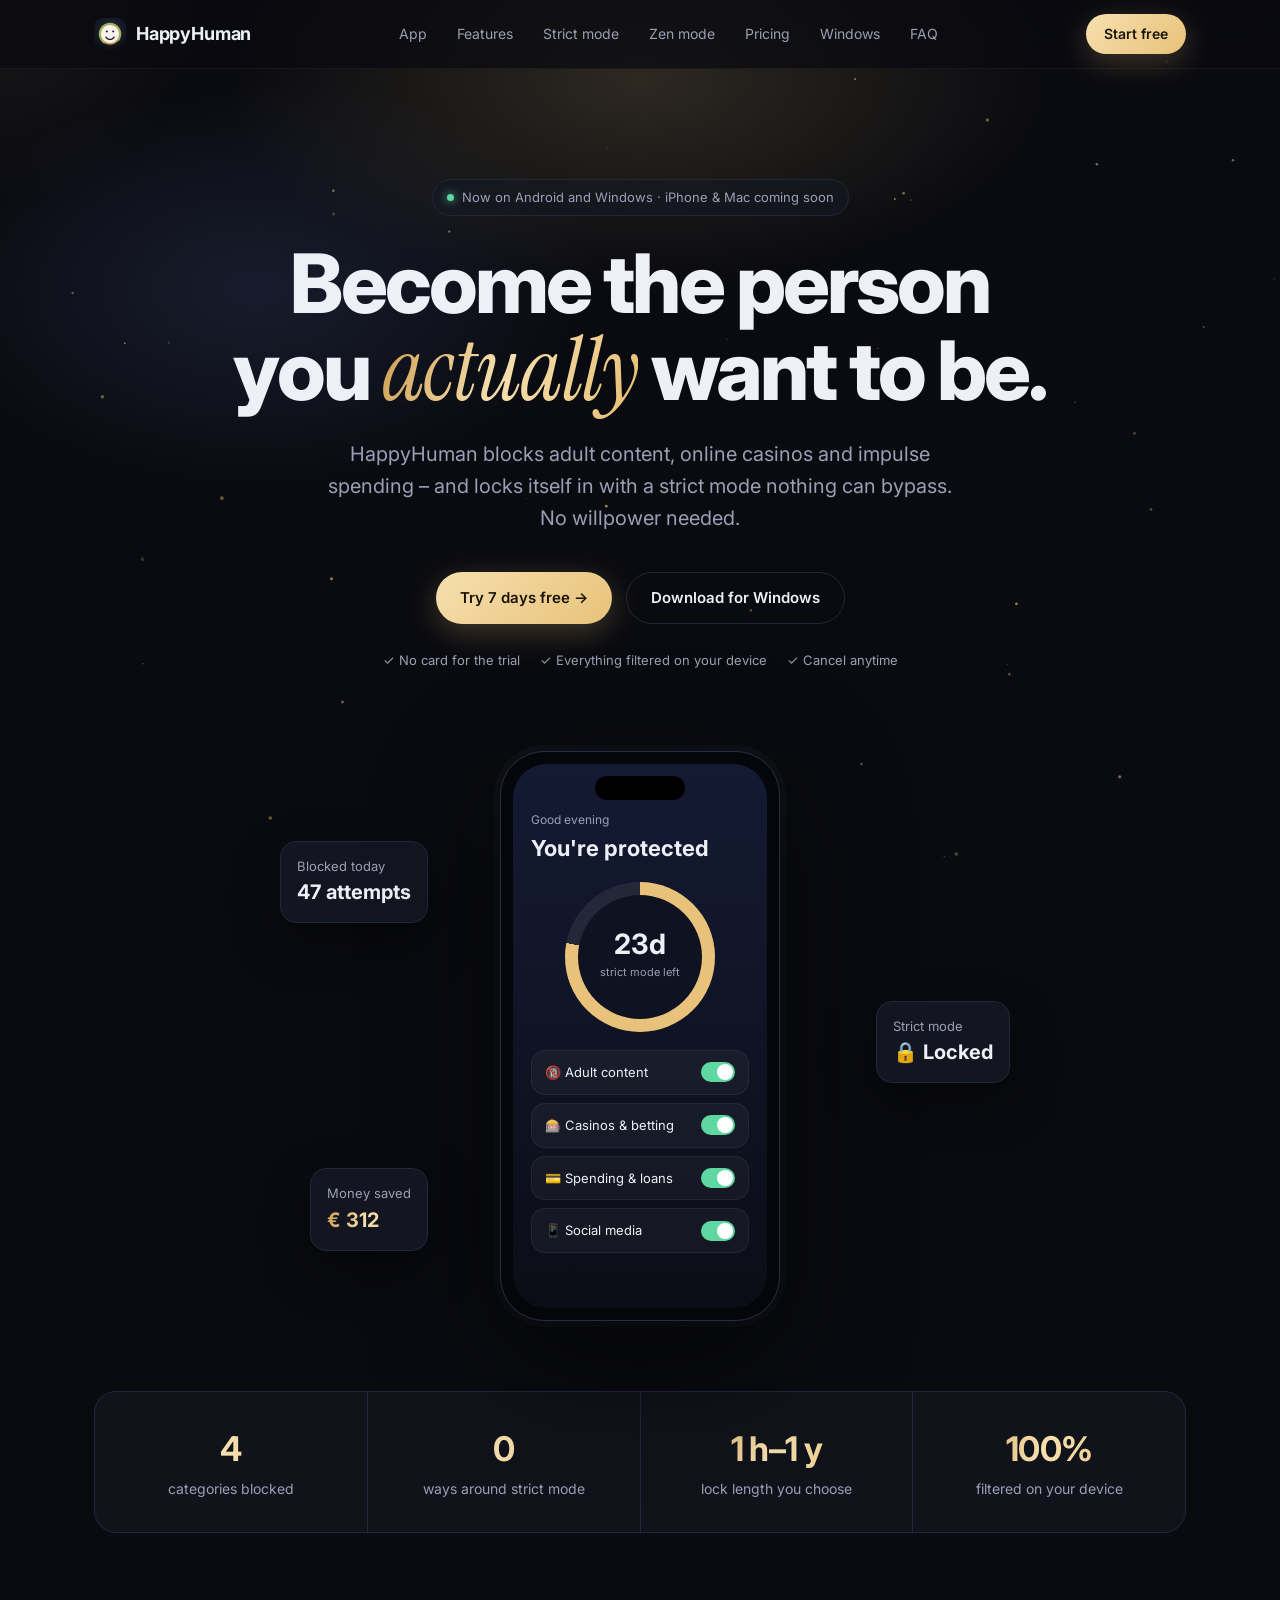
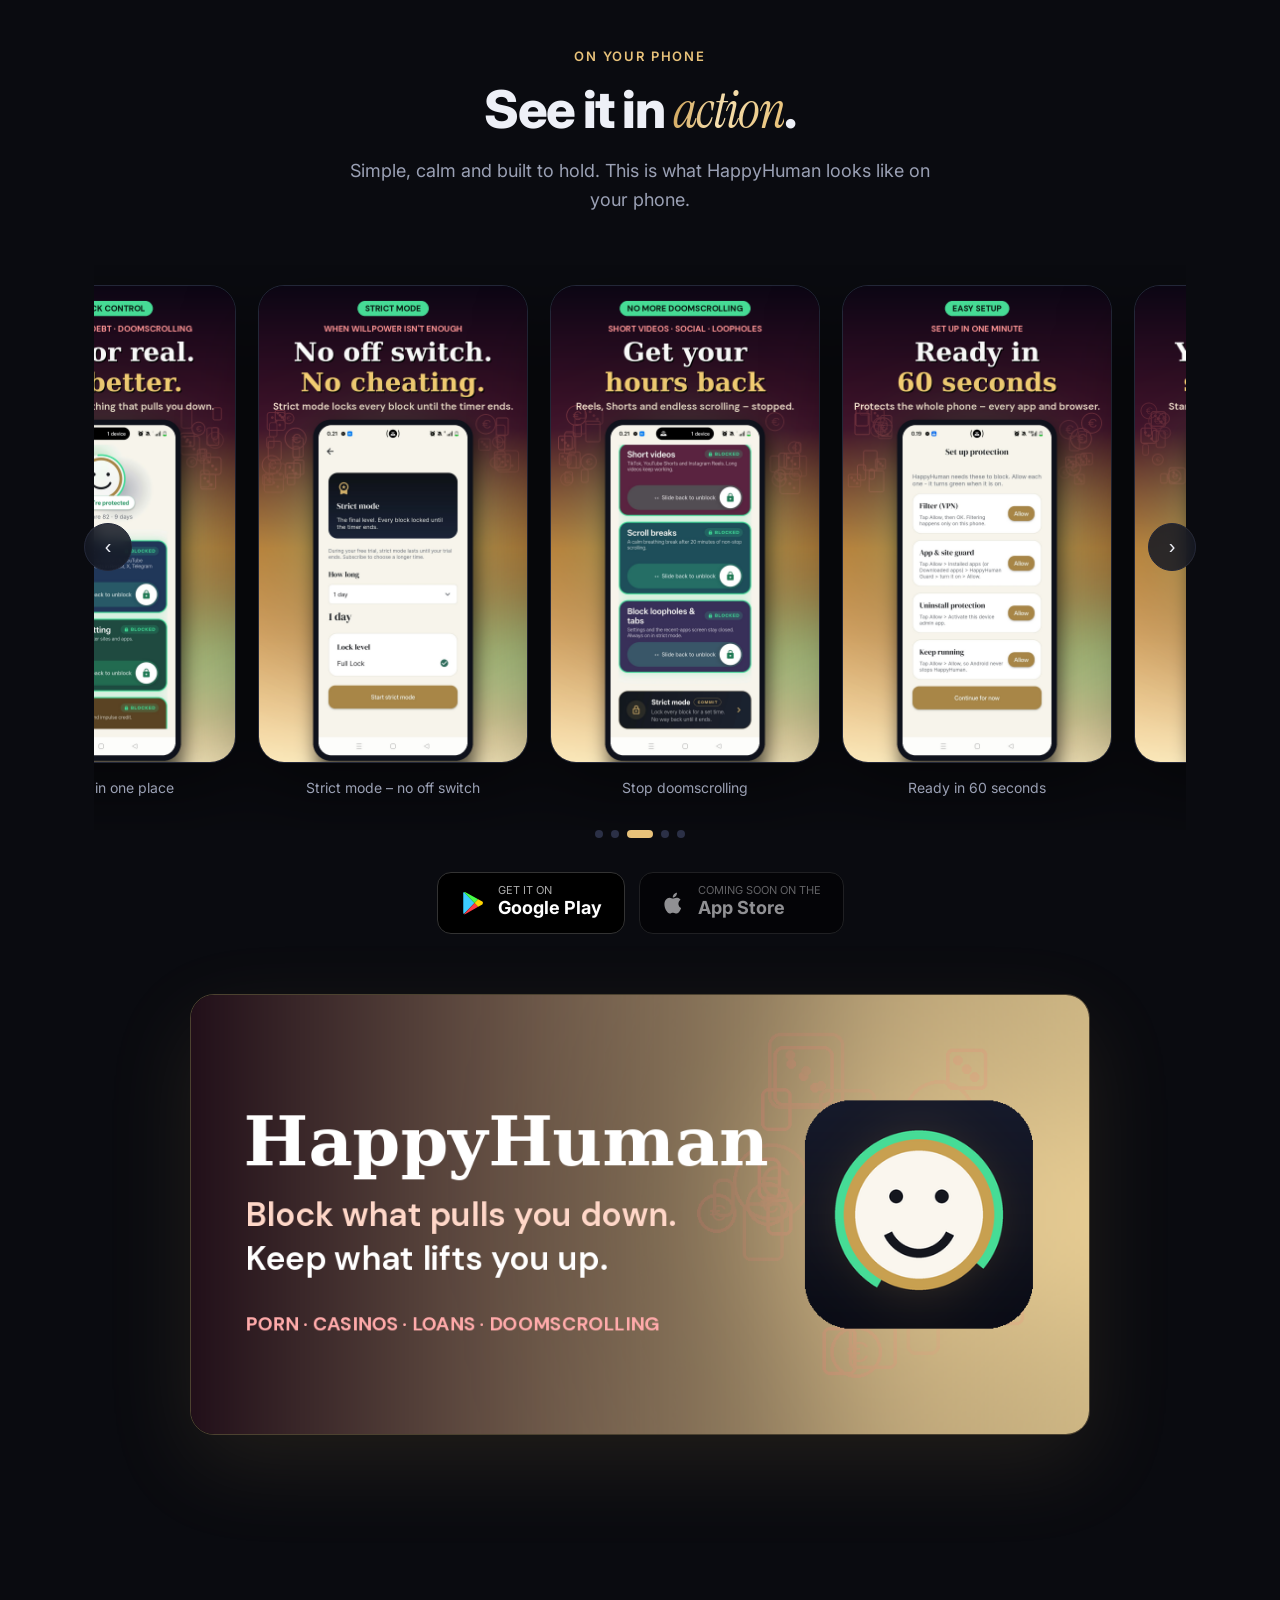
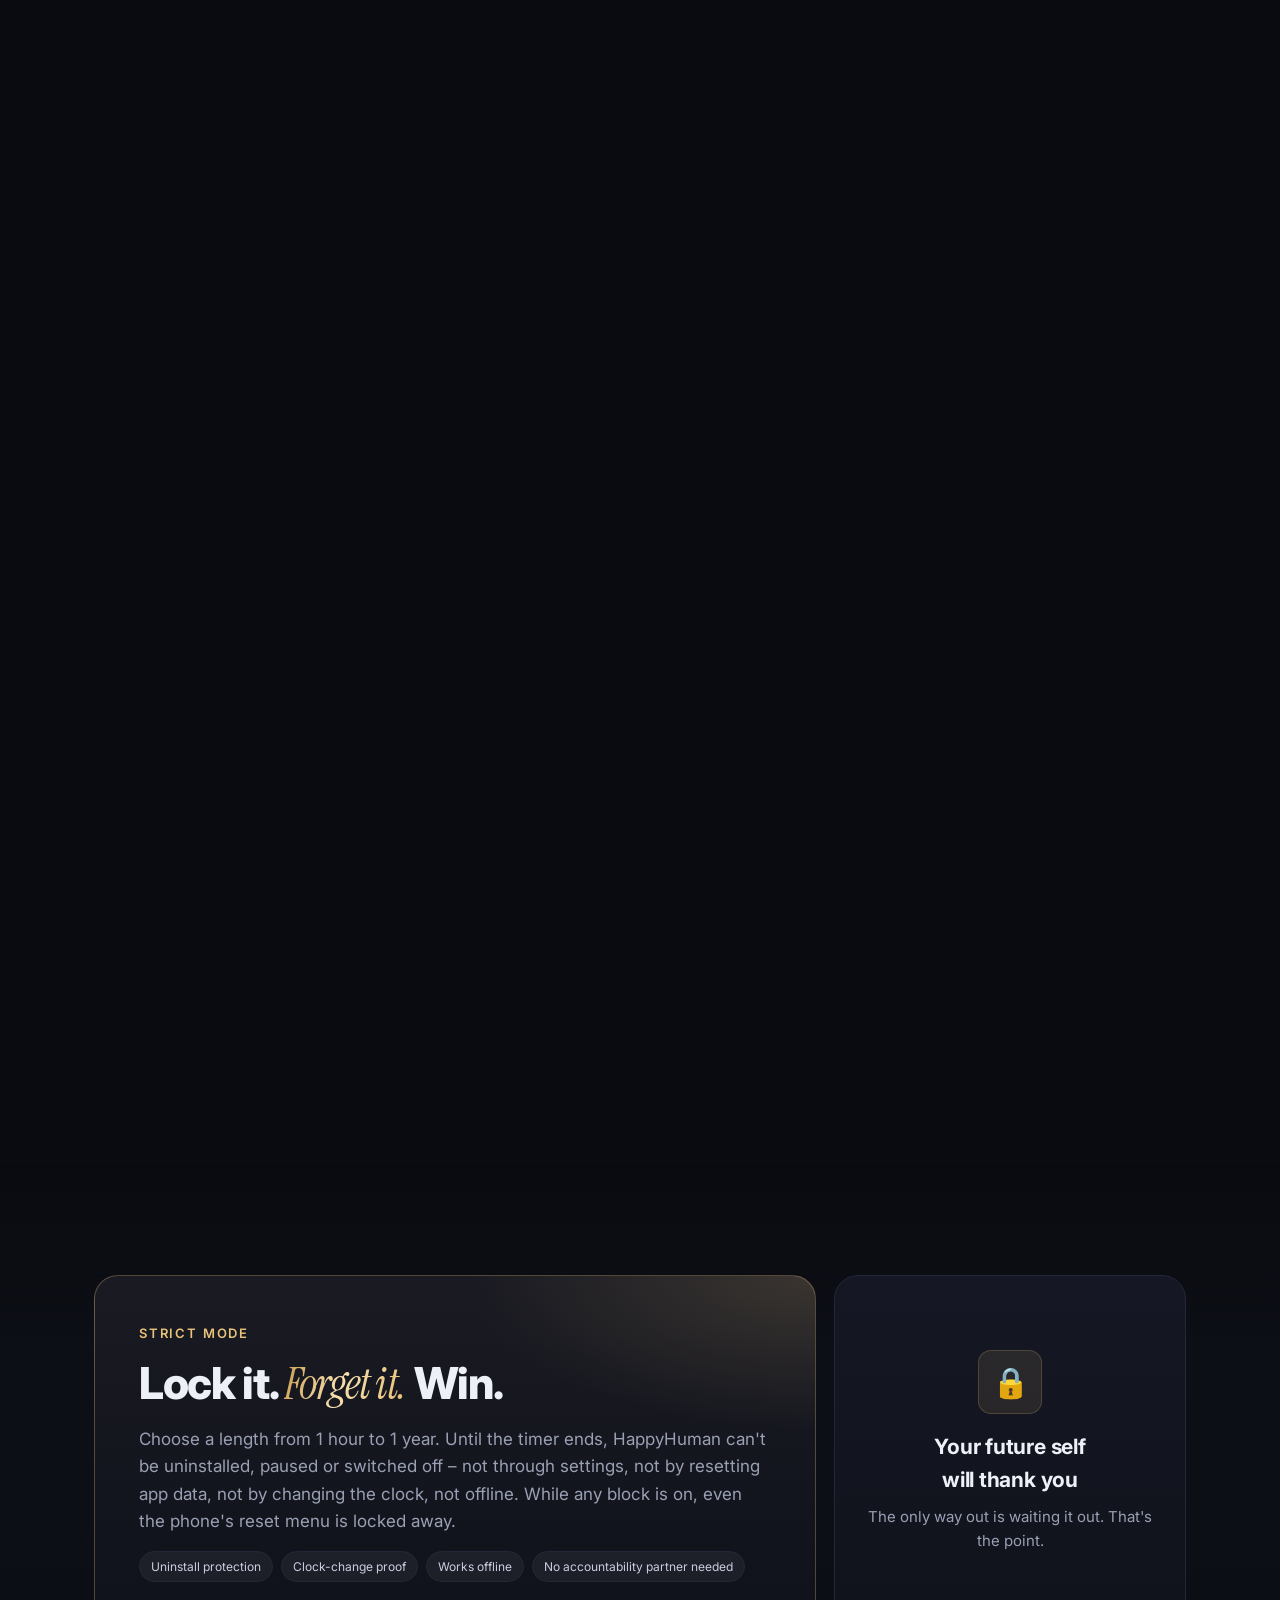
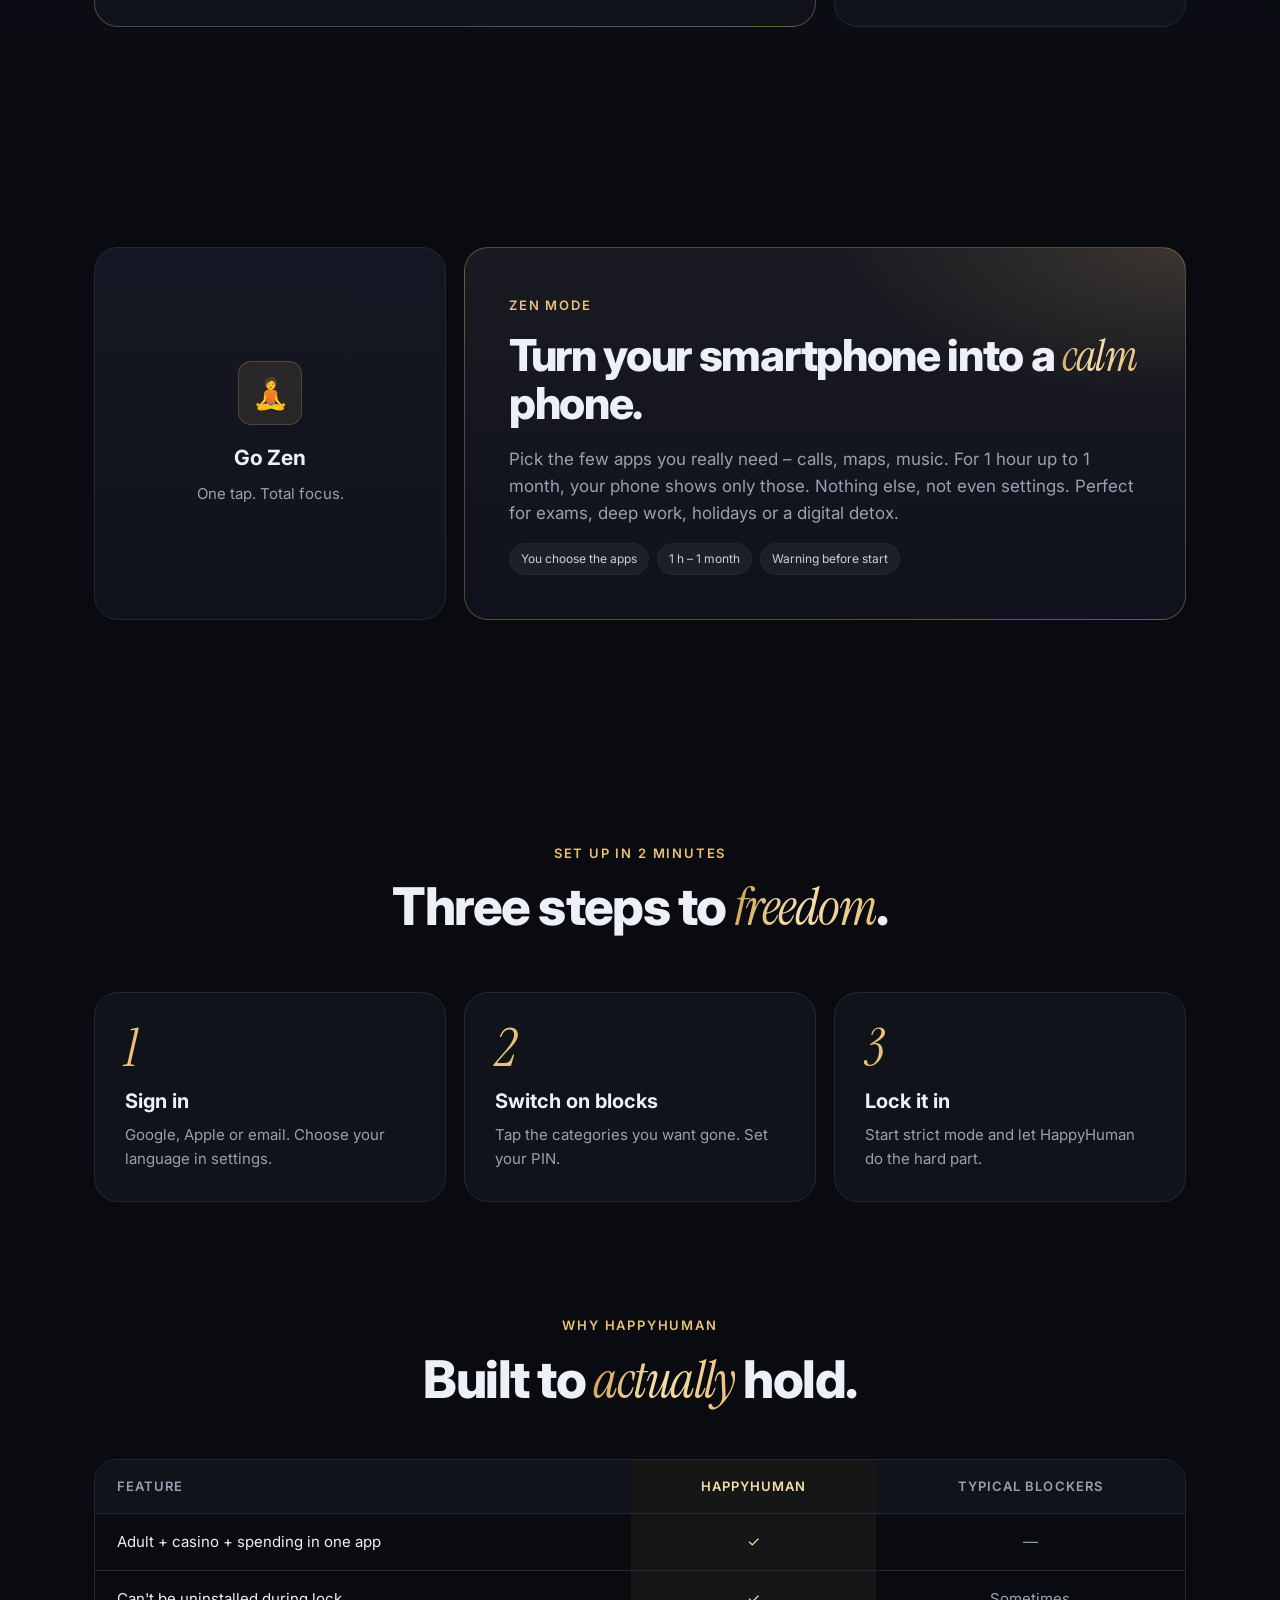
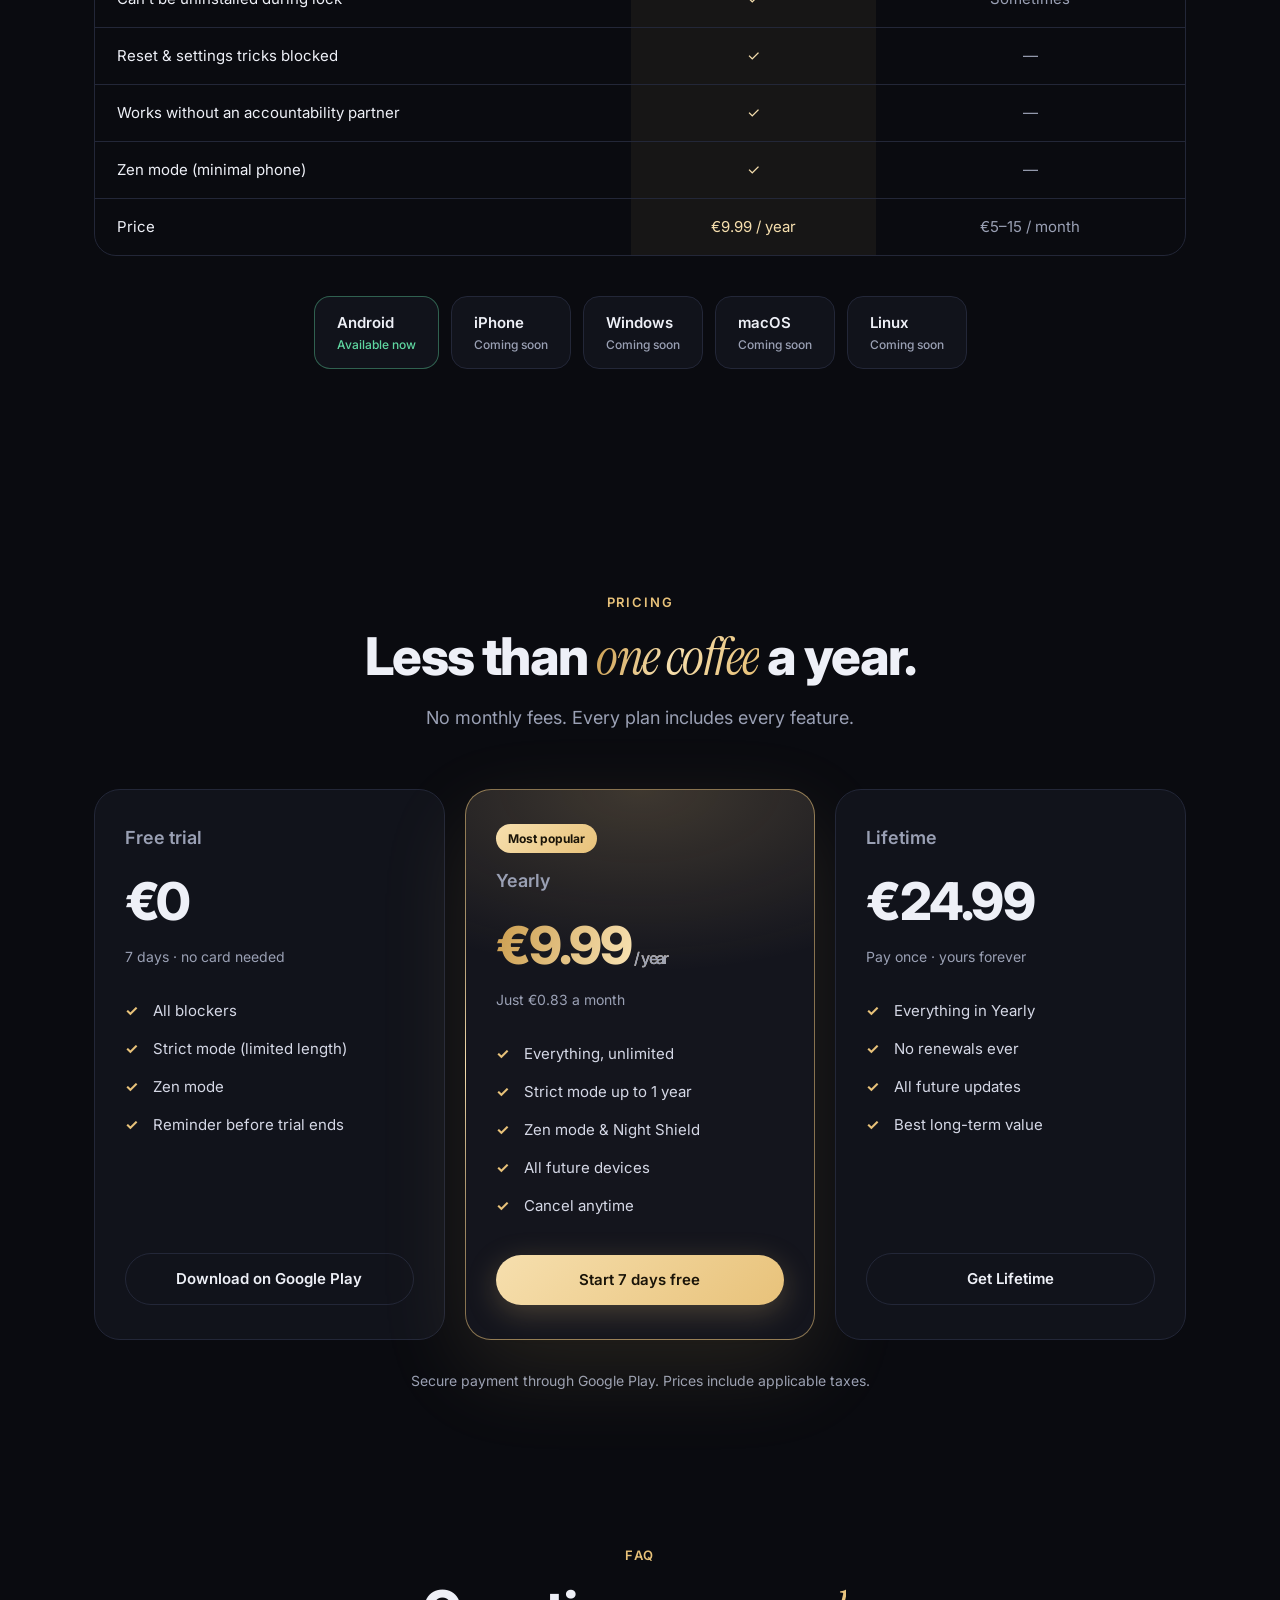
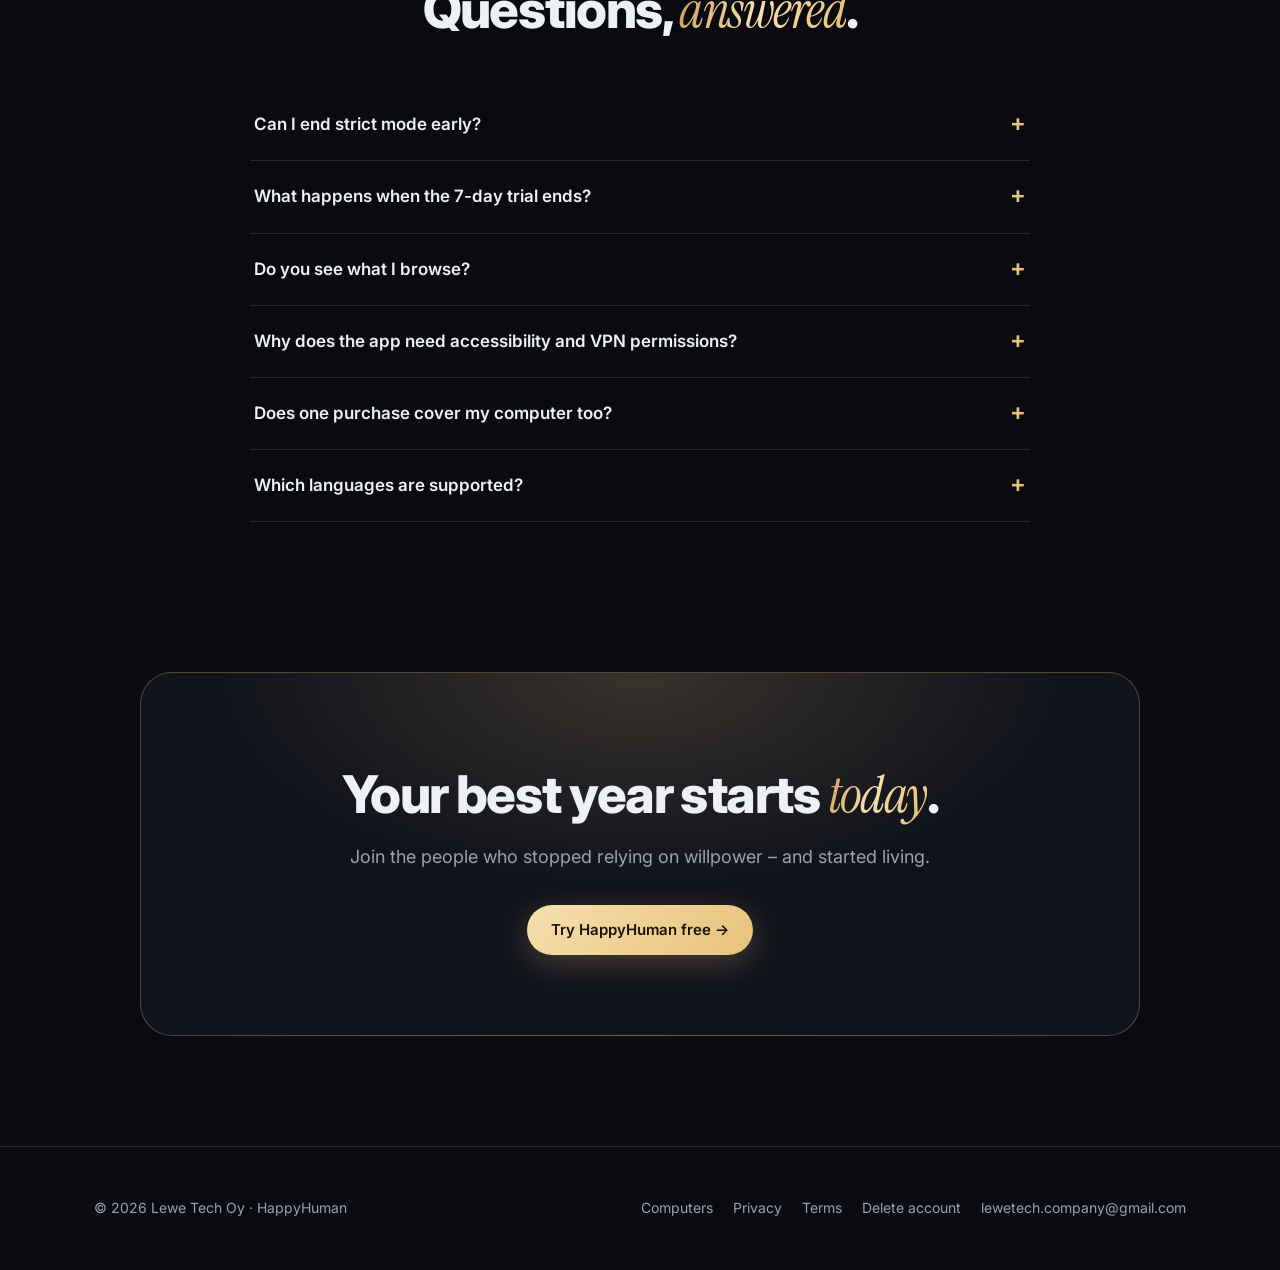
==== commit e6ae3b03: "Front page: Windows download link Co-Authored-By: Claude Opus 5.5 <noreply@anthropic.com> Claude-Ses" ====
--- a/index.html
+++ b/index.html
@@ -195,17 +195,17 @@
 
 <nav><div class="wrap">
 <a class="logo" href="#"><img src="img/icon.png" alt="" width="32" height="32" style="border-radius:9px">HappyHuman</a>
-<div class="links"><a href="#app">App</a><a href="#features">Features</a><a href="#strict">Strict mode</a><a href="#zen">Zen mode</a><a href="#pricing">Pricing</a><a href="#faq">FAQ</a></div>
+<div class="links"><a href="#app">App</a><a href="#features">Features</a><a href="#strict">Strict mode</a><a href="#zen">Zen mode</a><a href="#pricing">Pricing</a><a href="desktop.html">Windows</a><a href="#faq">FAQ</a></div>
 <a class="btn btn-gold" href="#pricing">Start free</a>
 </div></nav>
 
 <header class="hero"><div class="wrap">
-<span class="pill"><b></b>Now on Android · iPhone & computers coming soon</span>
+<span class="pill"><b></b>Now on Android and Windows · iPhone & Mac coming soon</span>
 <h1>Become the person<br>you <span class="serif gold">actually</span> want to be.</h1>
 <p class="lead">HappyHuman blocks adult content, online casinos and impulse spending – and locks itself in with a strict mode nothing can bypass. No willpower needed.</p>
 <div class="cta">
 <a class="btn btn-gold" href="#pricing">Try 7 days free →</a>
-<a class="btn btn-ghost" href="#features">See all features</a>
+<a class="btn btn-ghost" href="desktop.html">Download for Windows</a>
 </div>
 <p class="trust"><span>✓ No card for the trial</span><span>✓ Everything filtered on your device</span><span>✓ Cancel anytime</span></p>
 
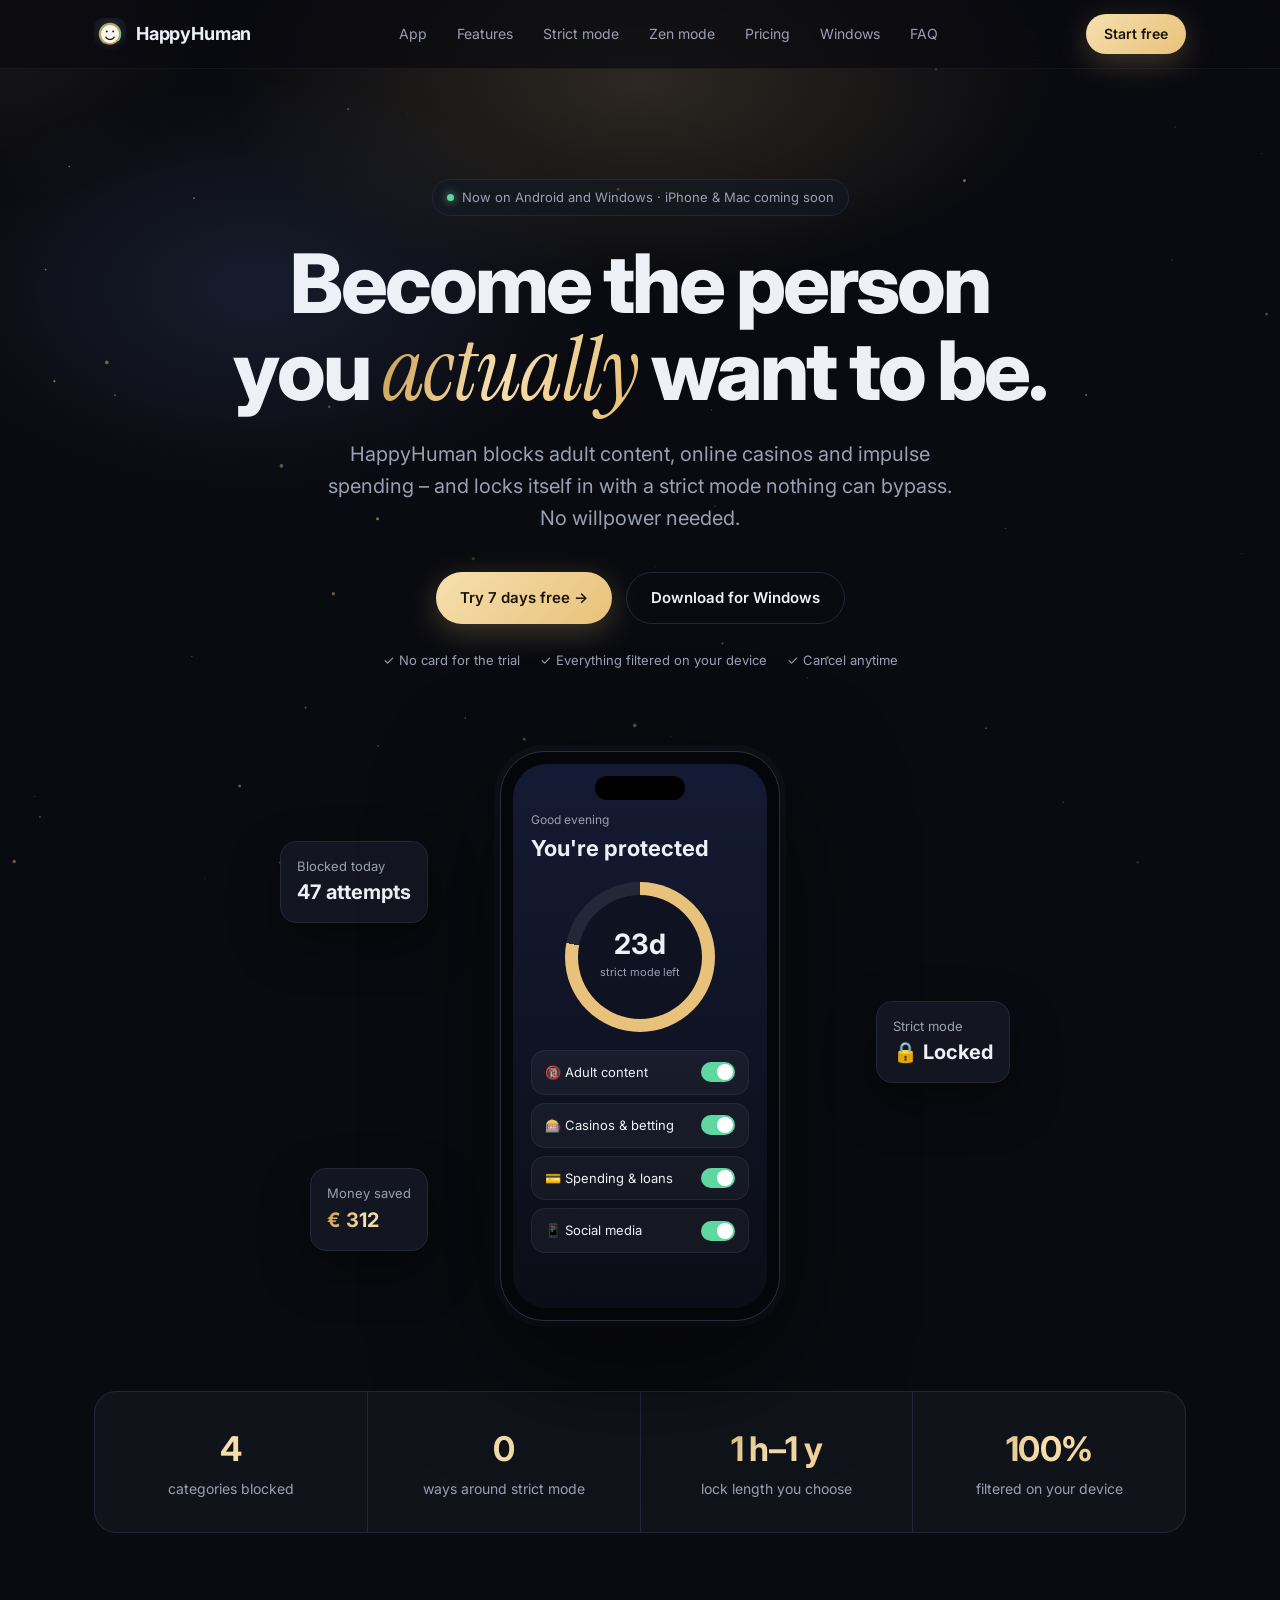
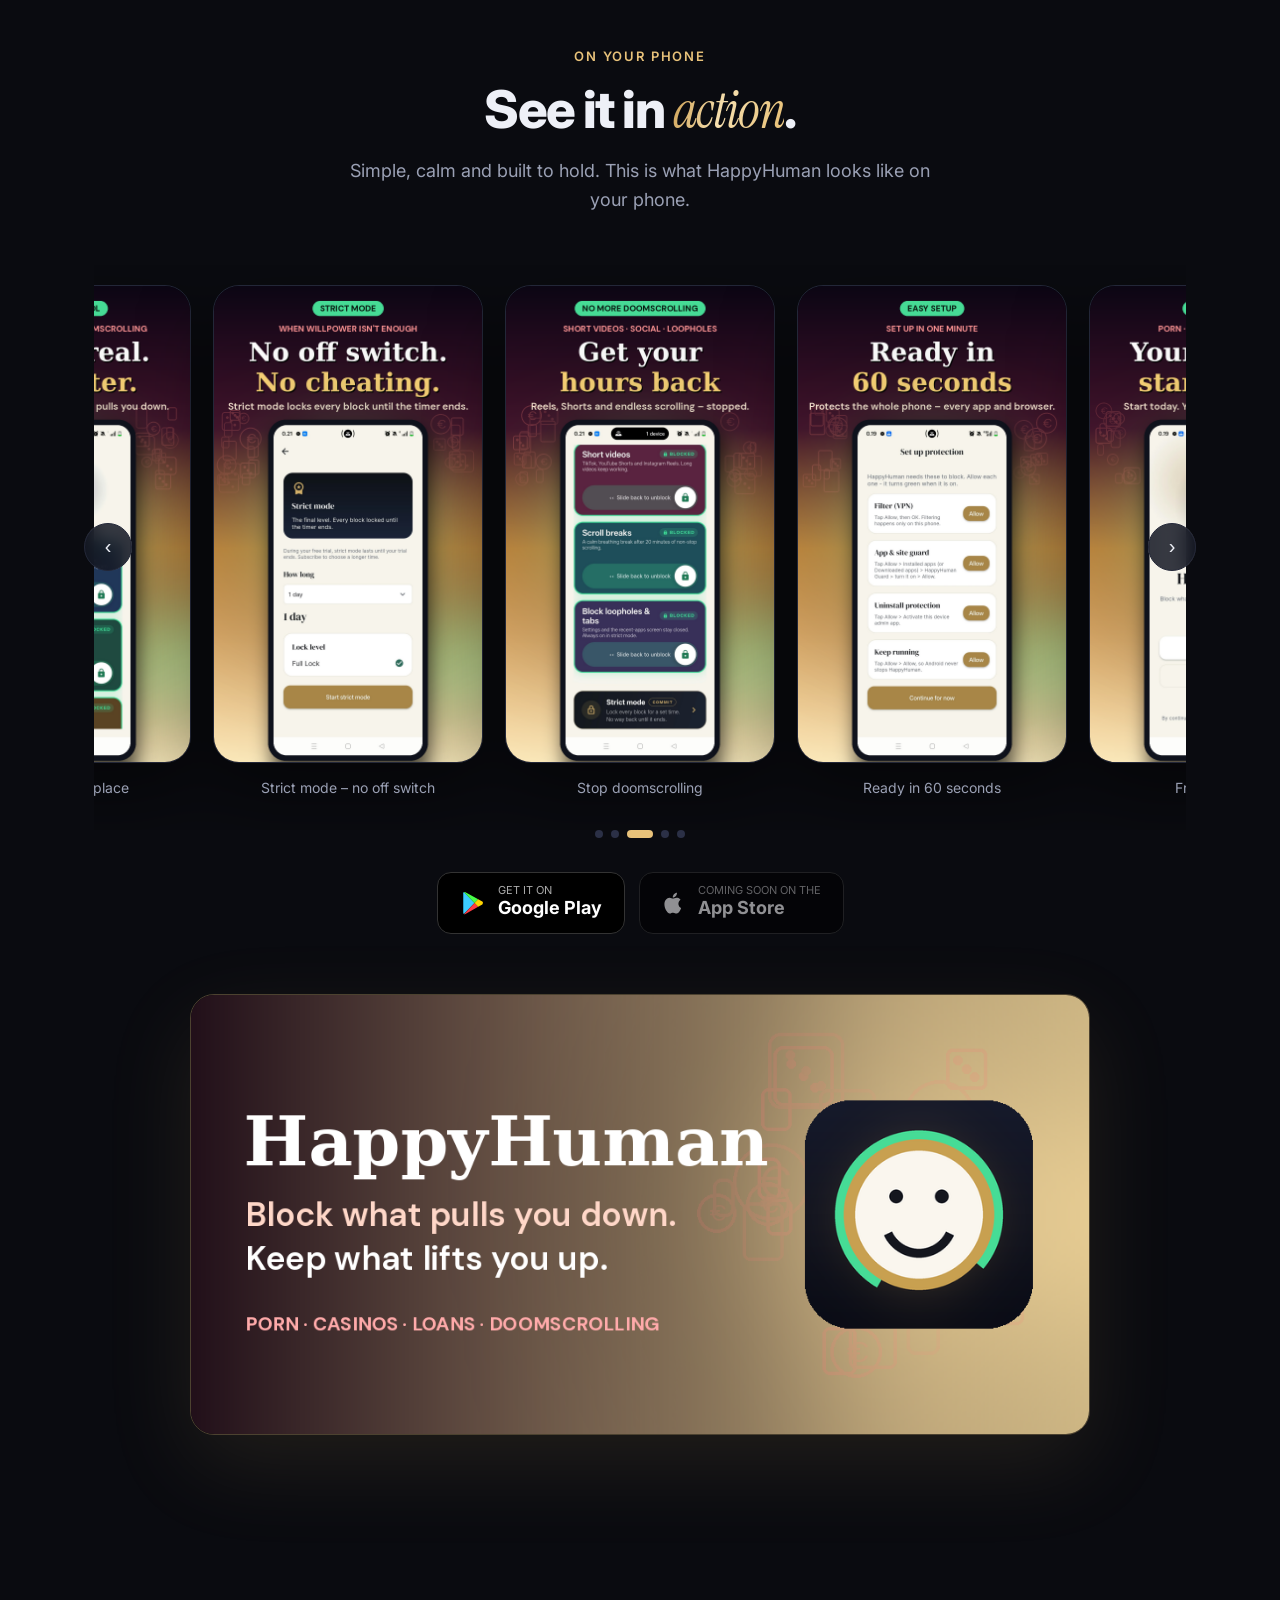
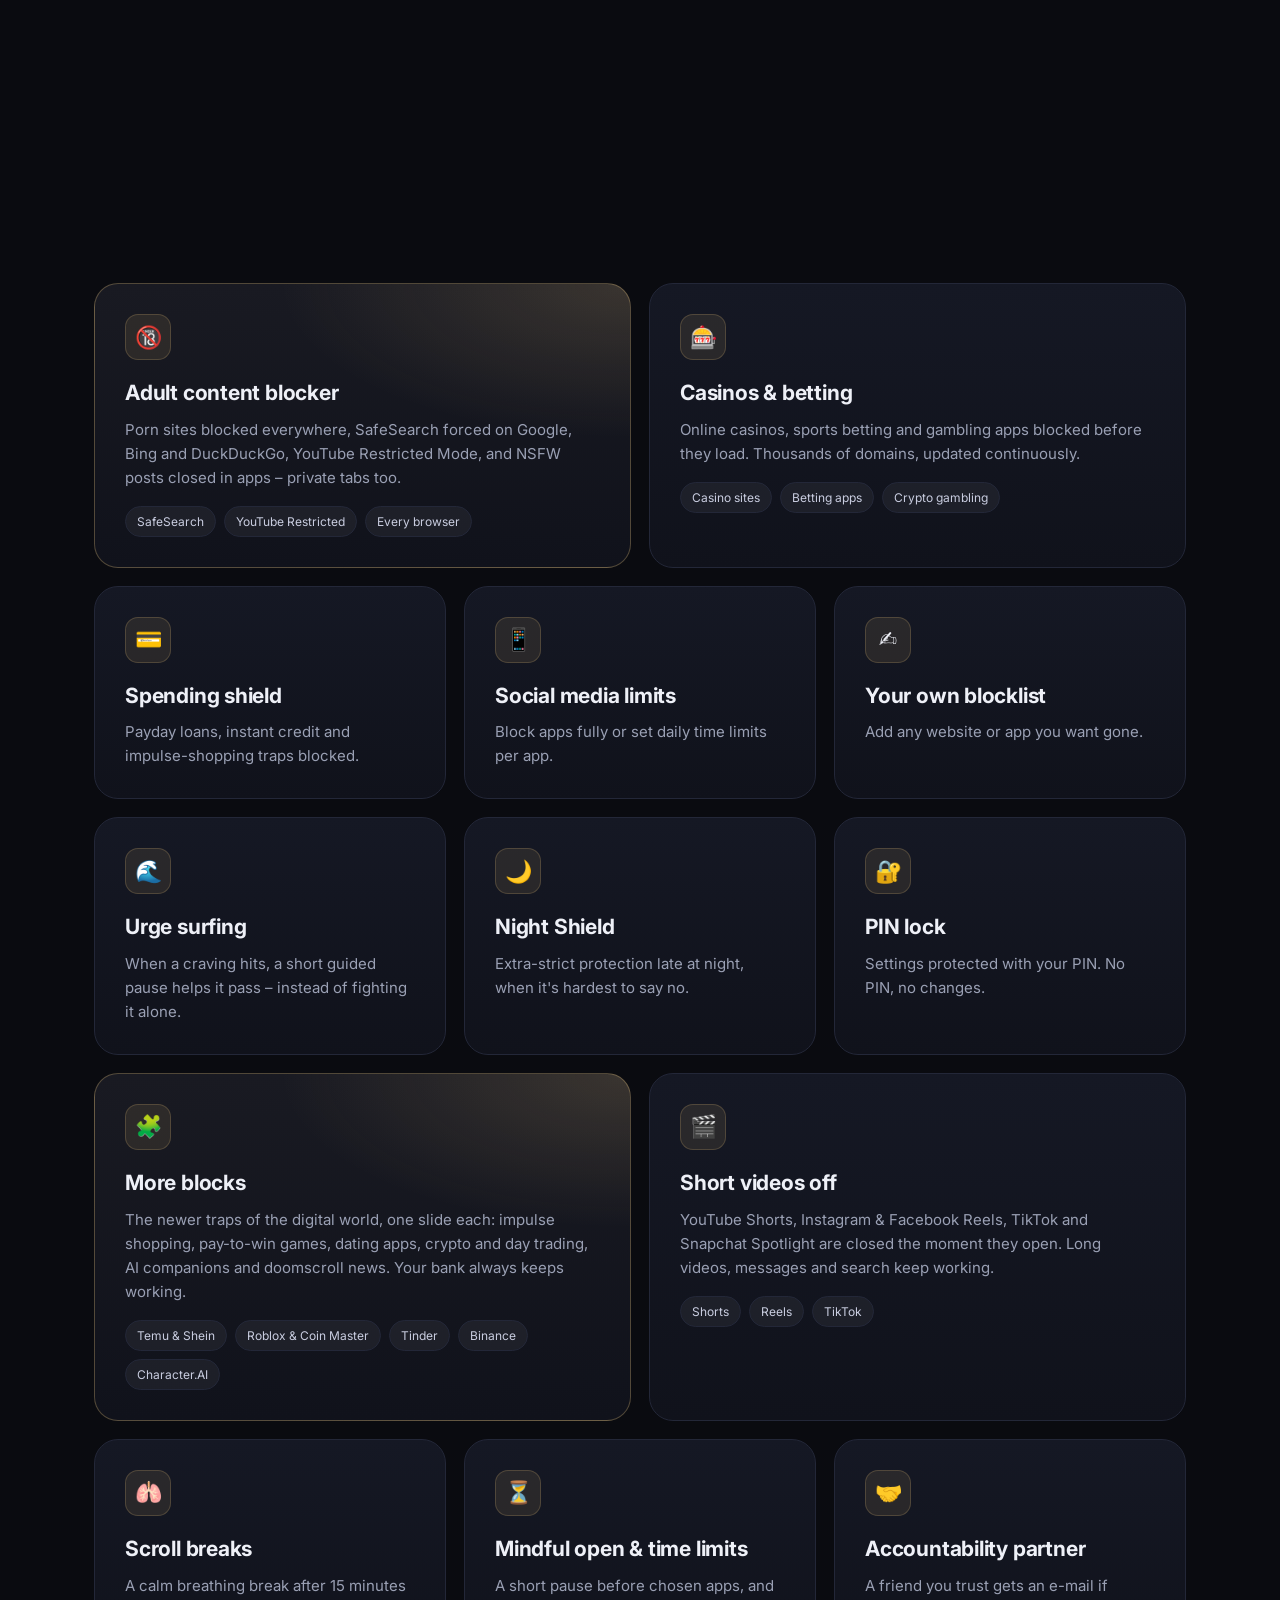
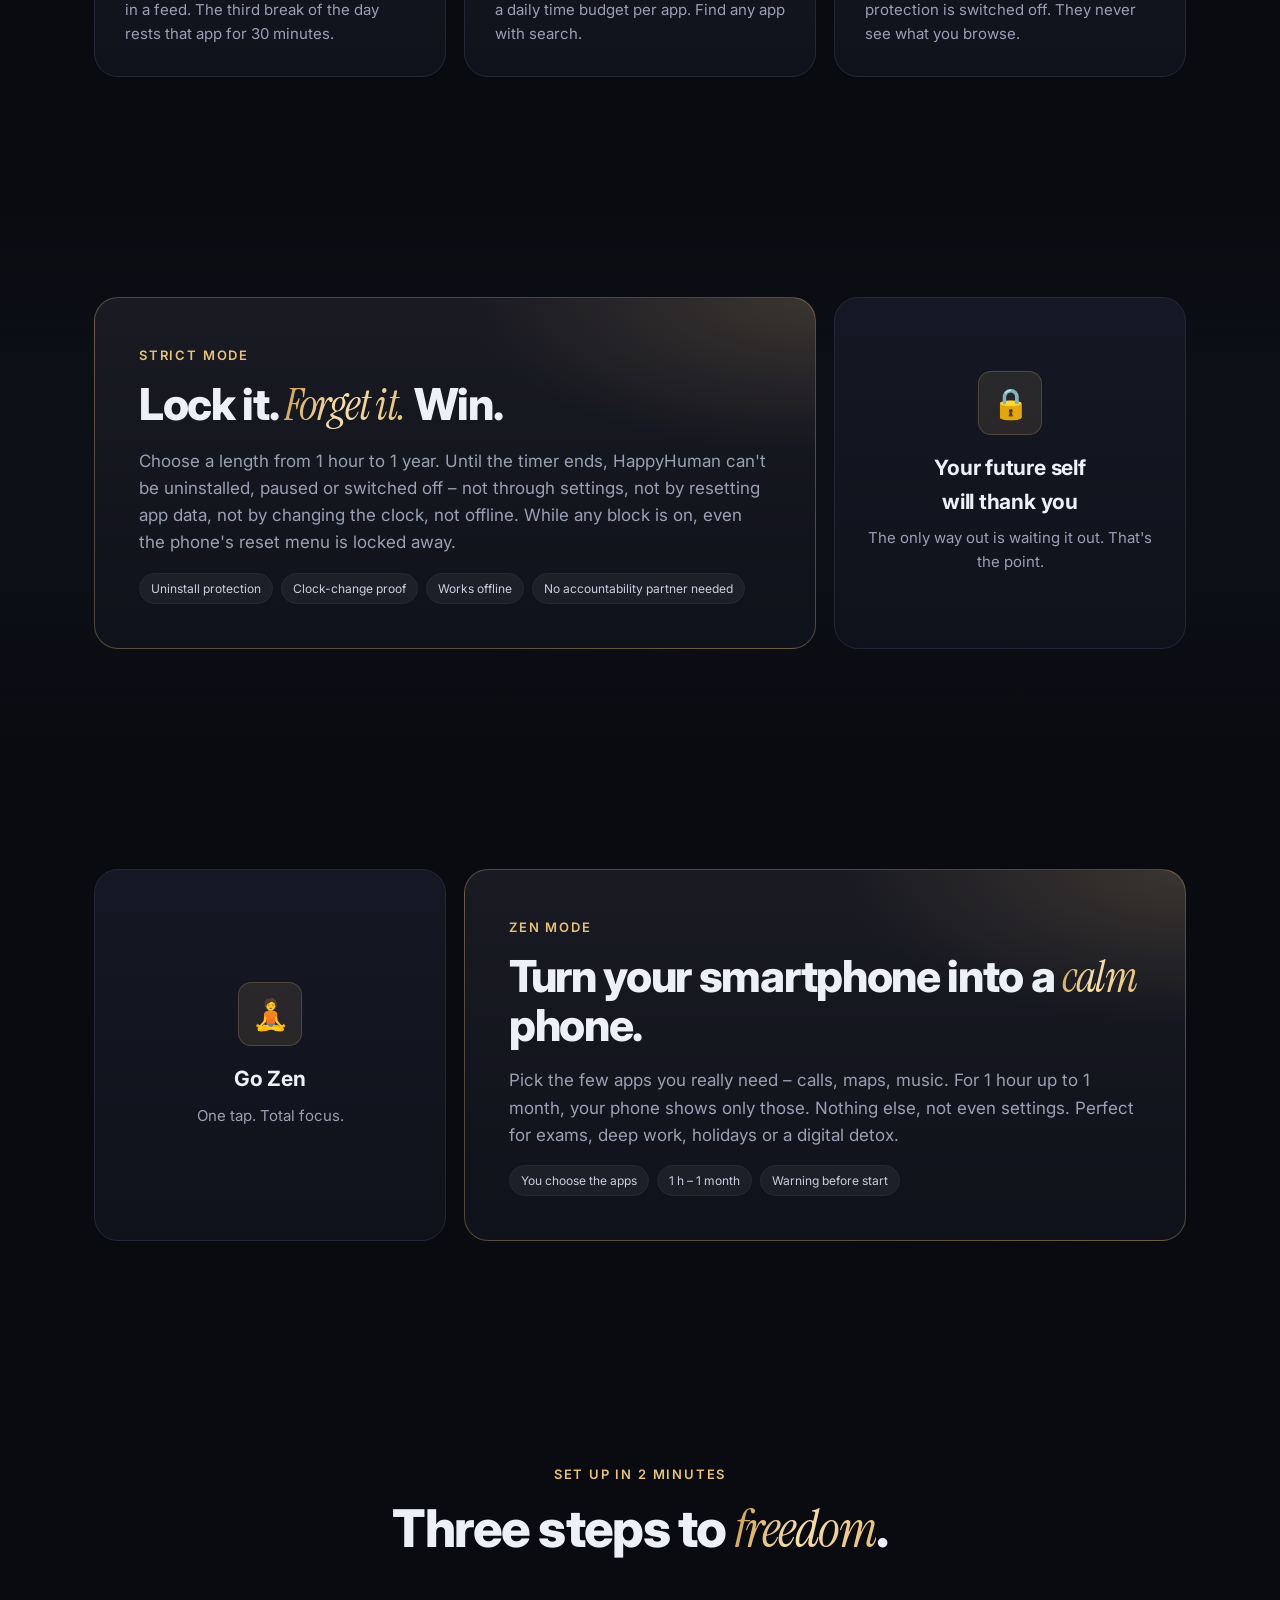
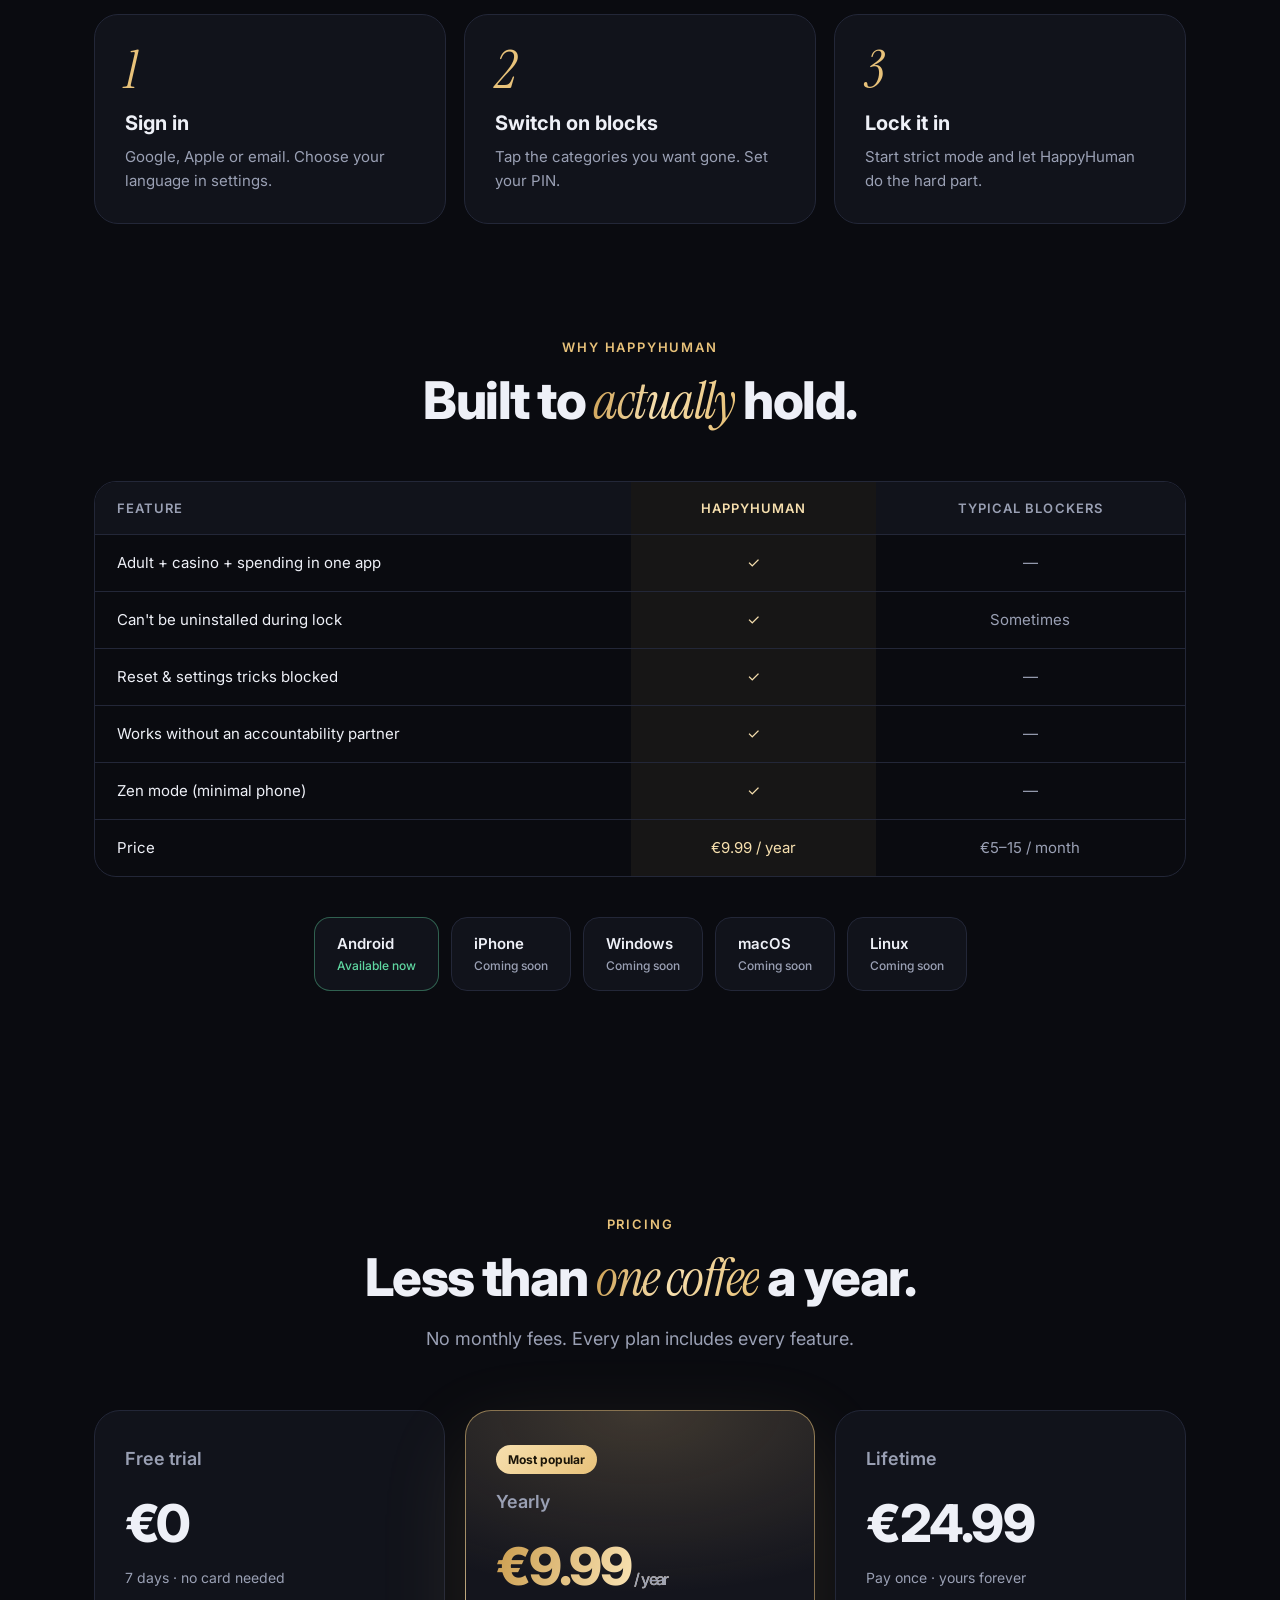
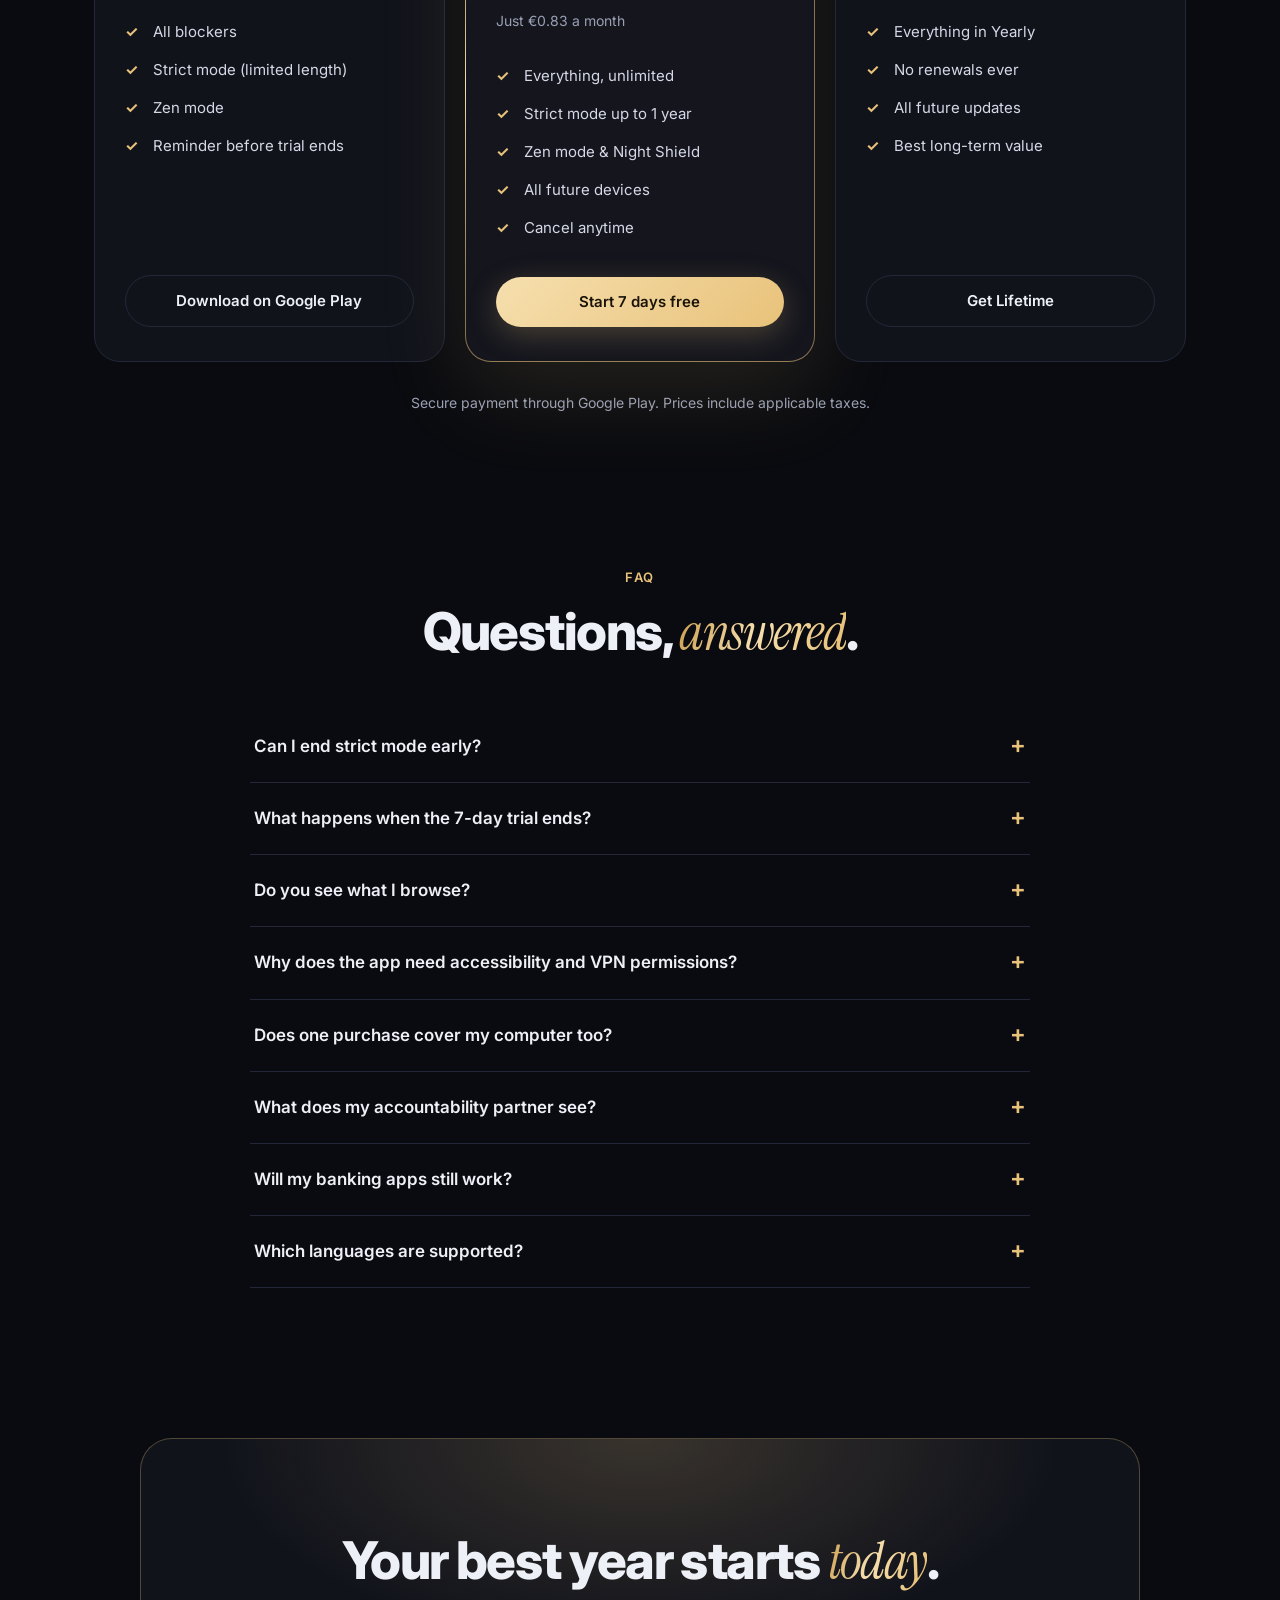
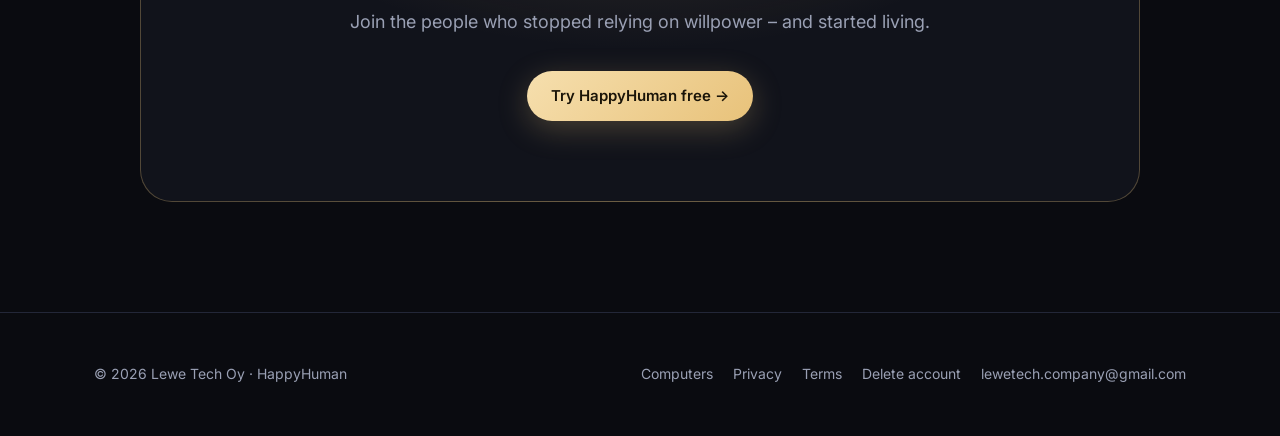
==== commit b60f5e6d: "Site: more blocks, short videos, scroll breaks, mindful open & limits, accountability partner Co-Aut" ====
--- a/index.html
+++ b/index.html
@@ -268,6 +268,11 @@
 <div class="tile span2 reveal"><div class="ic">🌊</div><h3>Urge surfing</h3><p>When a craving hits, a short guided pause helps it pass – instead of fighting it alone.</p></div>
 <div class="tile span2 reveal"><div class="ic">🌙</div><h3>Night Shield</h3><p>Extra-strict protection late at night, when it's hardest to say no.</p></div>
 <div class="tile span2 reveal"><div class="ic">🔐</div><h3>PIN lock</h3><p>Settings protected with your PIN. No PIN, no changes.</p></div>
+<div class="tile span3 hl reveal"><div class="ic">🧩</div><h3>More blocks</h3><p>The newer traps of the digital world, one slide each: impulse shopping, pay-to-win games, dating apps, crypto and day trading, AI companions and doomscroll news. Your bank always keeps working.</p><div class="tags"><span>Temu &amp; Shein</span><span>Roblox &amp; Coin Master</span><span>Tinder</span><span>Binance</span><span>Character.AI</span></div></div>
+<div class="tile span3 reveal"><div class="ic">🎬</div><h3>Short videos off</h3><p>YouTube Shorts, Instagram &amp; Facebook Reels, TikTok and Snapchat Spotlight are closed the moment they open. Long videos, messages and search keep working.</p><div class="tags"><span>Shorts</span><span>Reels</span><span>TikTok</span></div></div>
+<div class="tile span2 reveal"><div class="ic">🫁</div><h3>Scroll breaks</h3><p>A calm breathing break after 15 minutes in a feed. The third break of the day rests that app for 30 minutes.</p></div>
+<div class="tile span2 reveal"><div class="ic">⏳</div><h3>Mindful open &amp; time limits</h3><p>A short pause before chosen apps, and a daily time budget per app. Find any app with search.</p></div>
+<div class="tile span2 reveal"><div class="ic">🤝</div><h3>Accountability partner</h3><p>A friend you trust gets an e-mail if protection is switched off. They never see what you browse.</p></div>
 </div>
 </div></section>
 
@@ -356,6 +361,8 @@
 <details><summary>Do you see what I browse?</summary><p>No. All filtering runs on your device. We only store your account, your settings and your plan.</p></details>
 <details><summary>Why does the app need accessibility and VPN permissions?</summary><p>The local VPN filters website lookups on the phone, and the accessibility service closes blocked apps, NSFW posts and attempts to switch protection off. Nothing leaves your phone.</p></details>
 <details><summary>Does one purchase cover my computer too?</summary><p>Yes. Your plan is tied to your HappyHuman account, so the computer versions will use the same purchase when they launch.</p></details>
+<details><summary>What does my accountability partner see?</summary><p>Only short e-mails when something important happens: a block switched off, protection stopped on the phone, or an attempt to weaken strict mode. They never see which sites you visit or what was blocked, and they don't need the app.</p></details>
+<details><summary>Will my banking apps still work?</summary><p>Yes. Banks, payment accounts and bank ID always work, even with every block on – including the crypto &amp; trading and spending blocks.</p></details>
 <details><summary>Which languages are supported?</summary><p>HappyHuman is in English by default, and you can switch language in settings.</p></details>
 </div>
 </div></section>
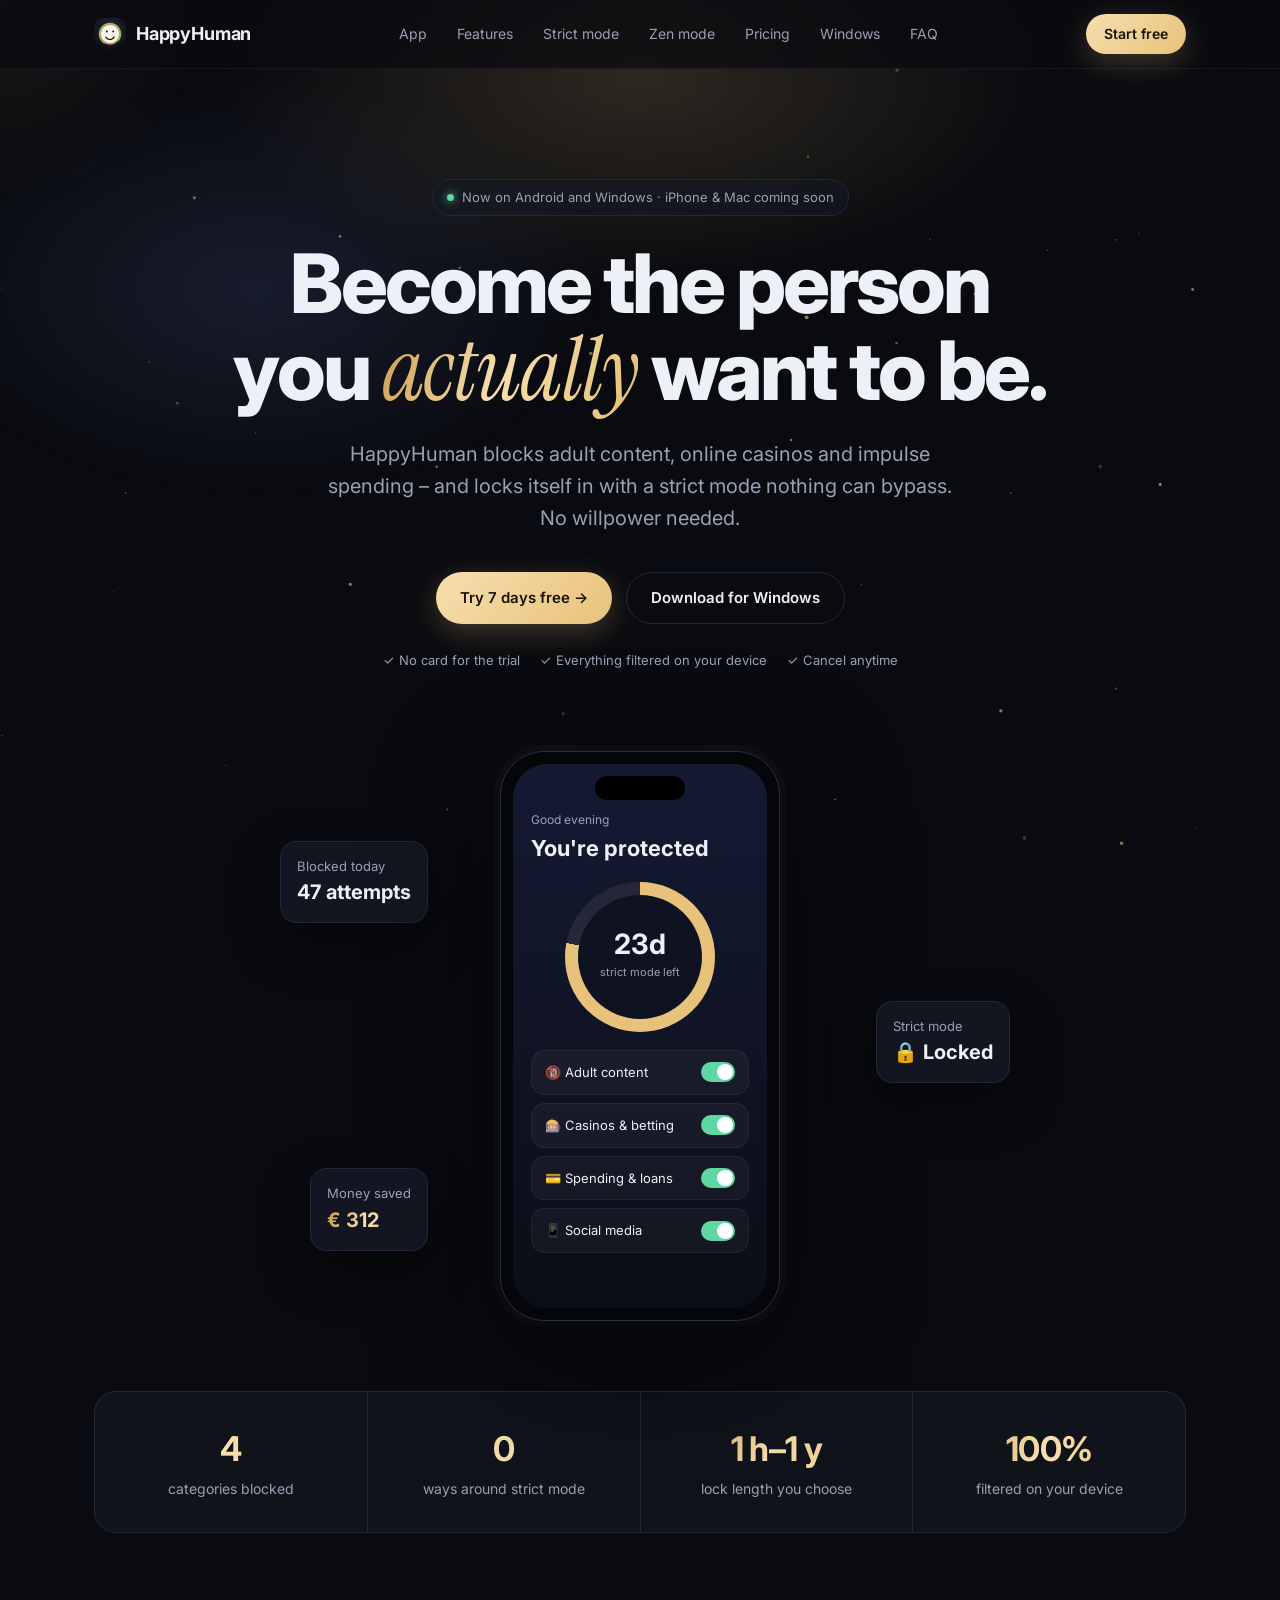
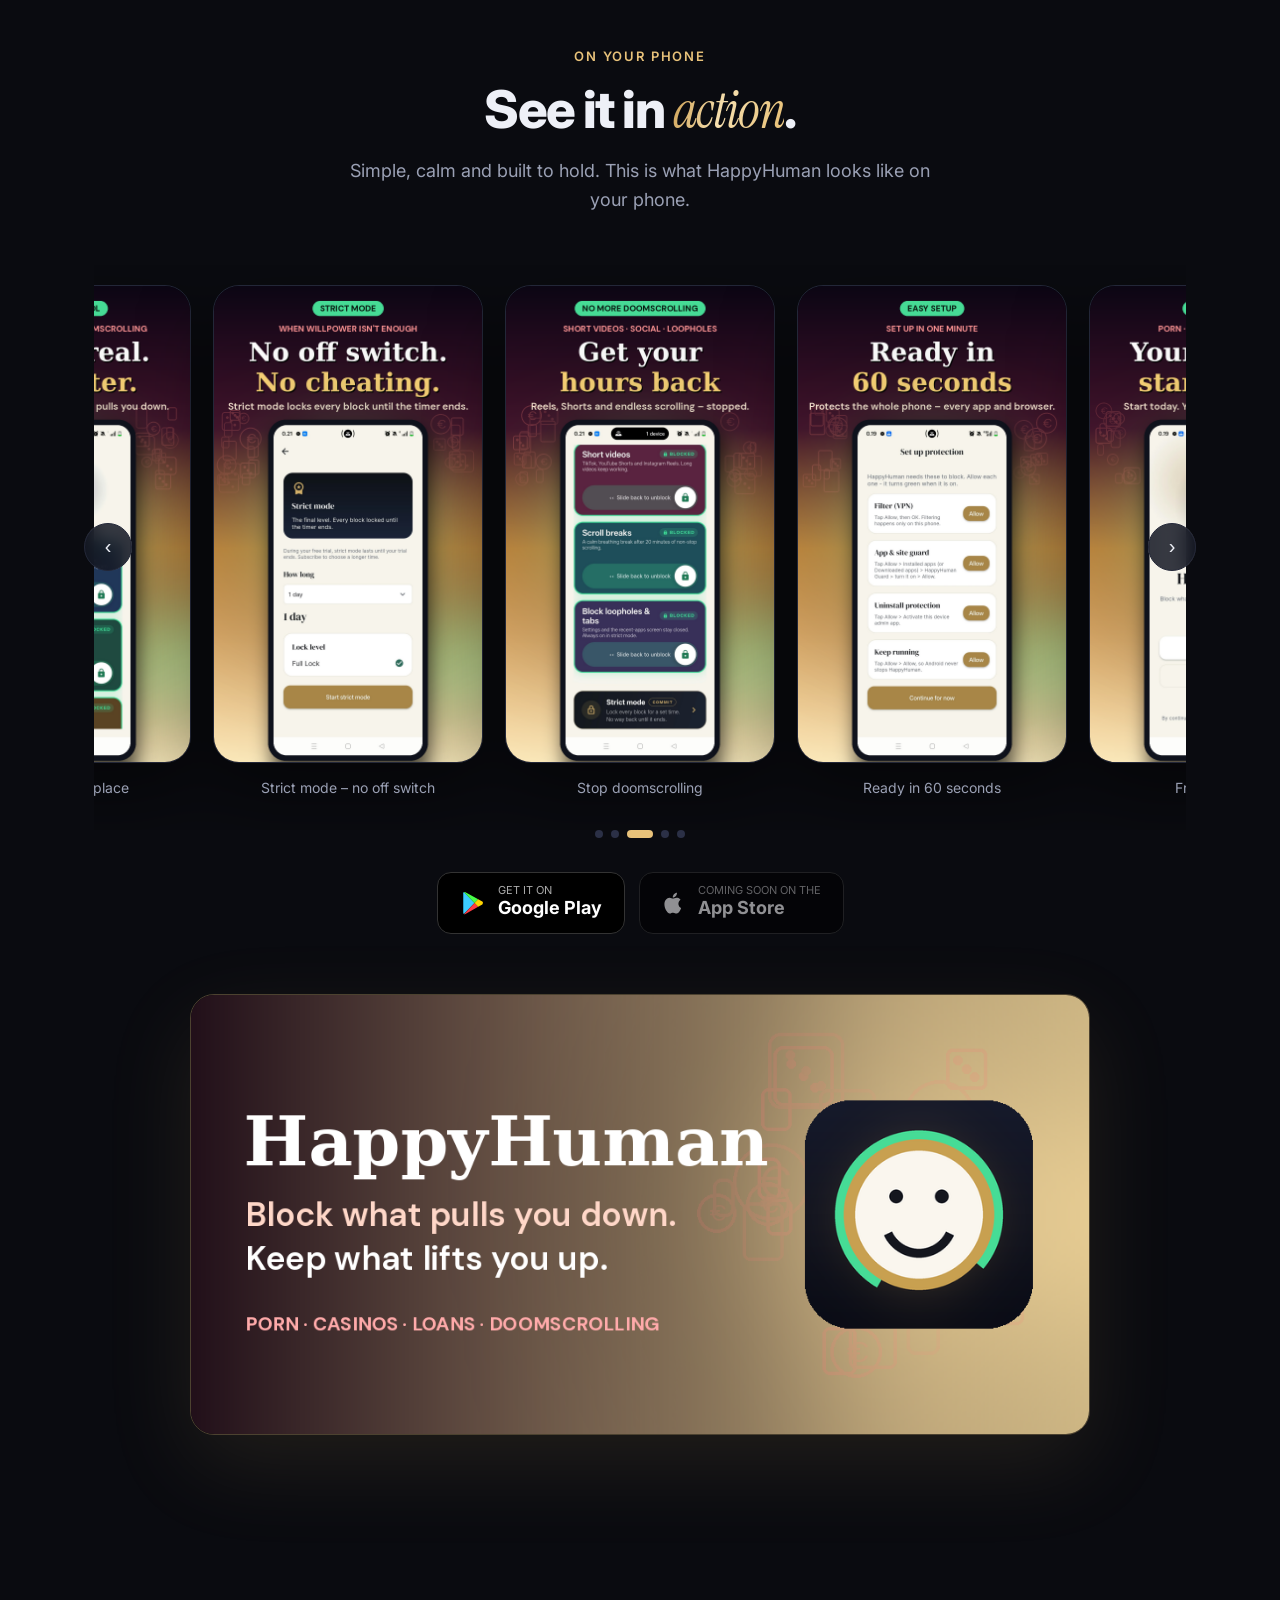
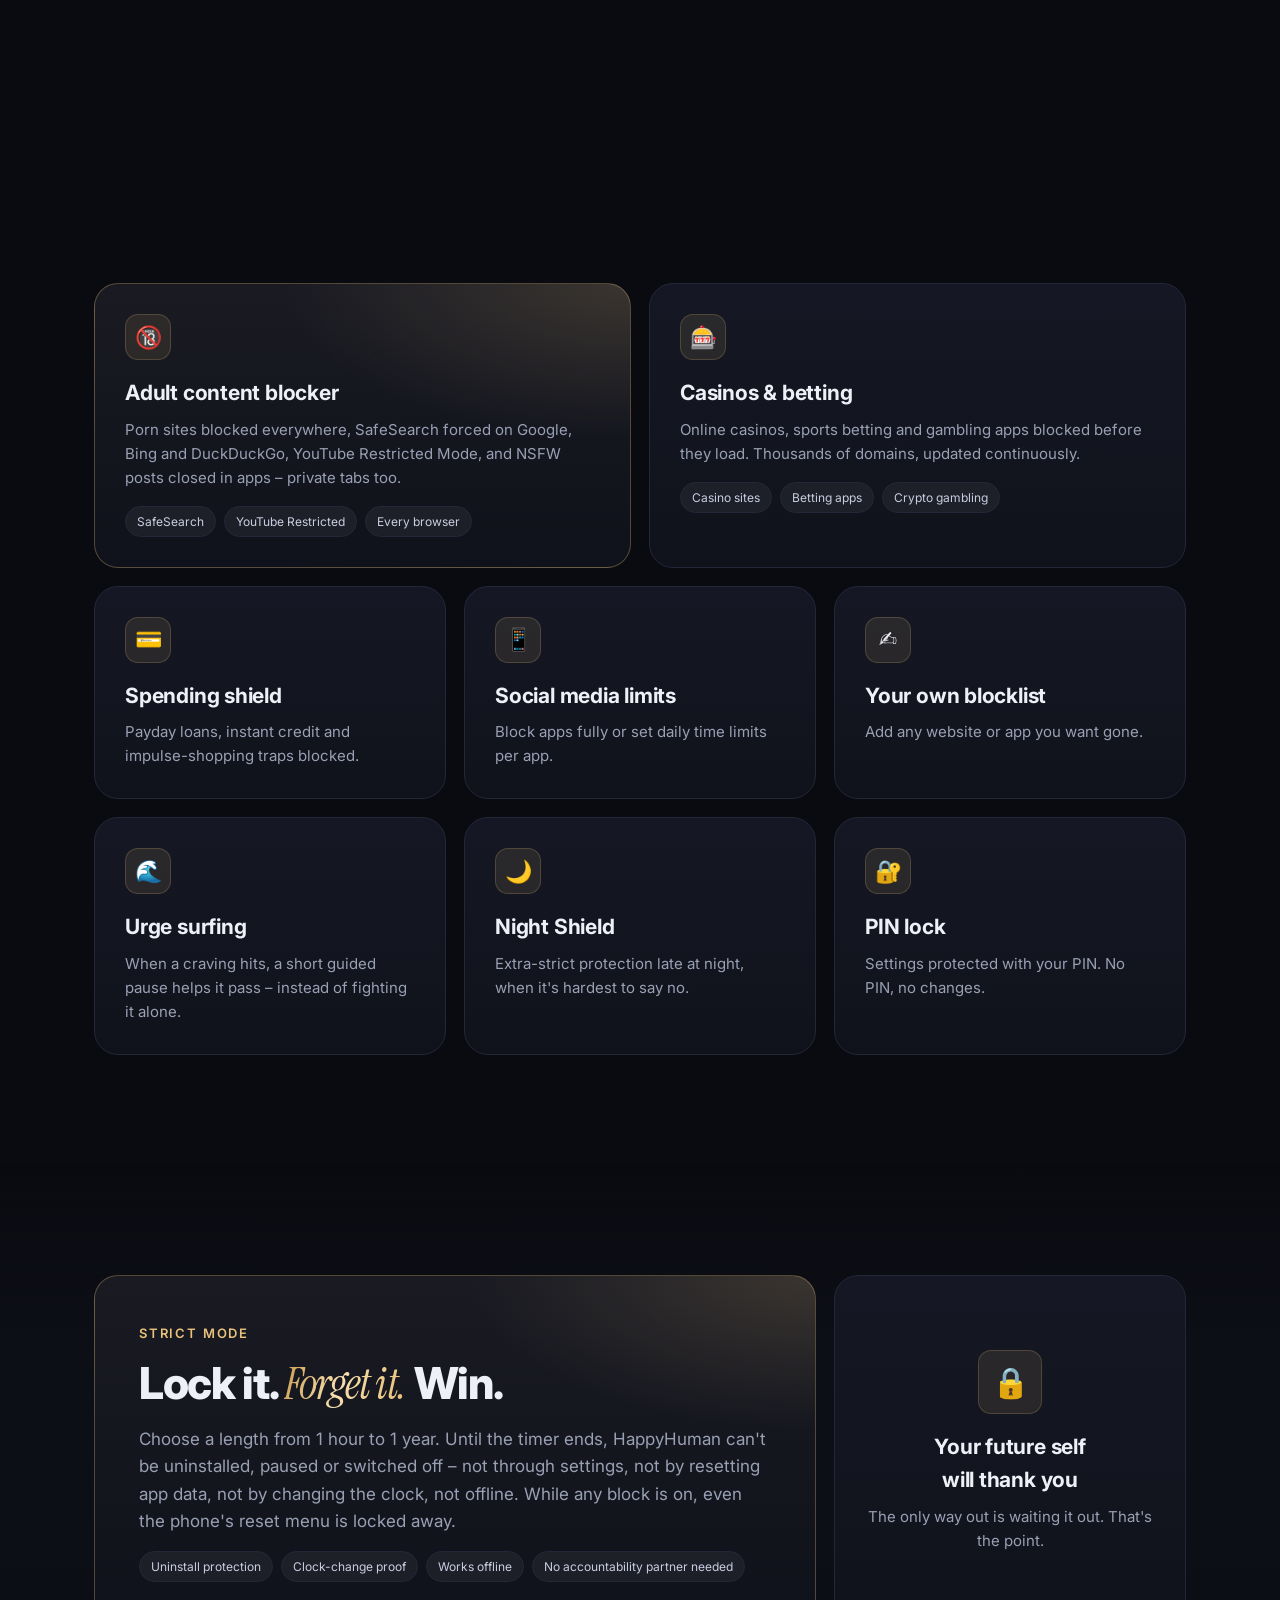
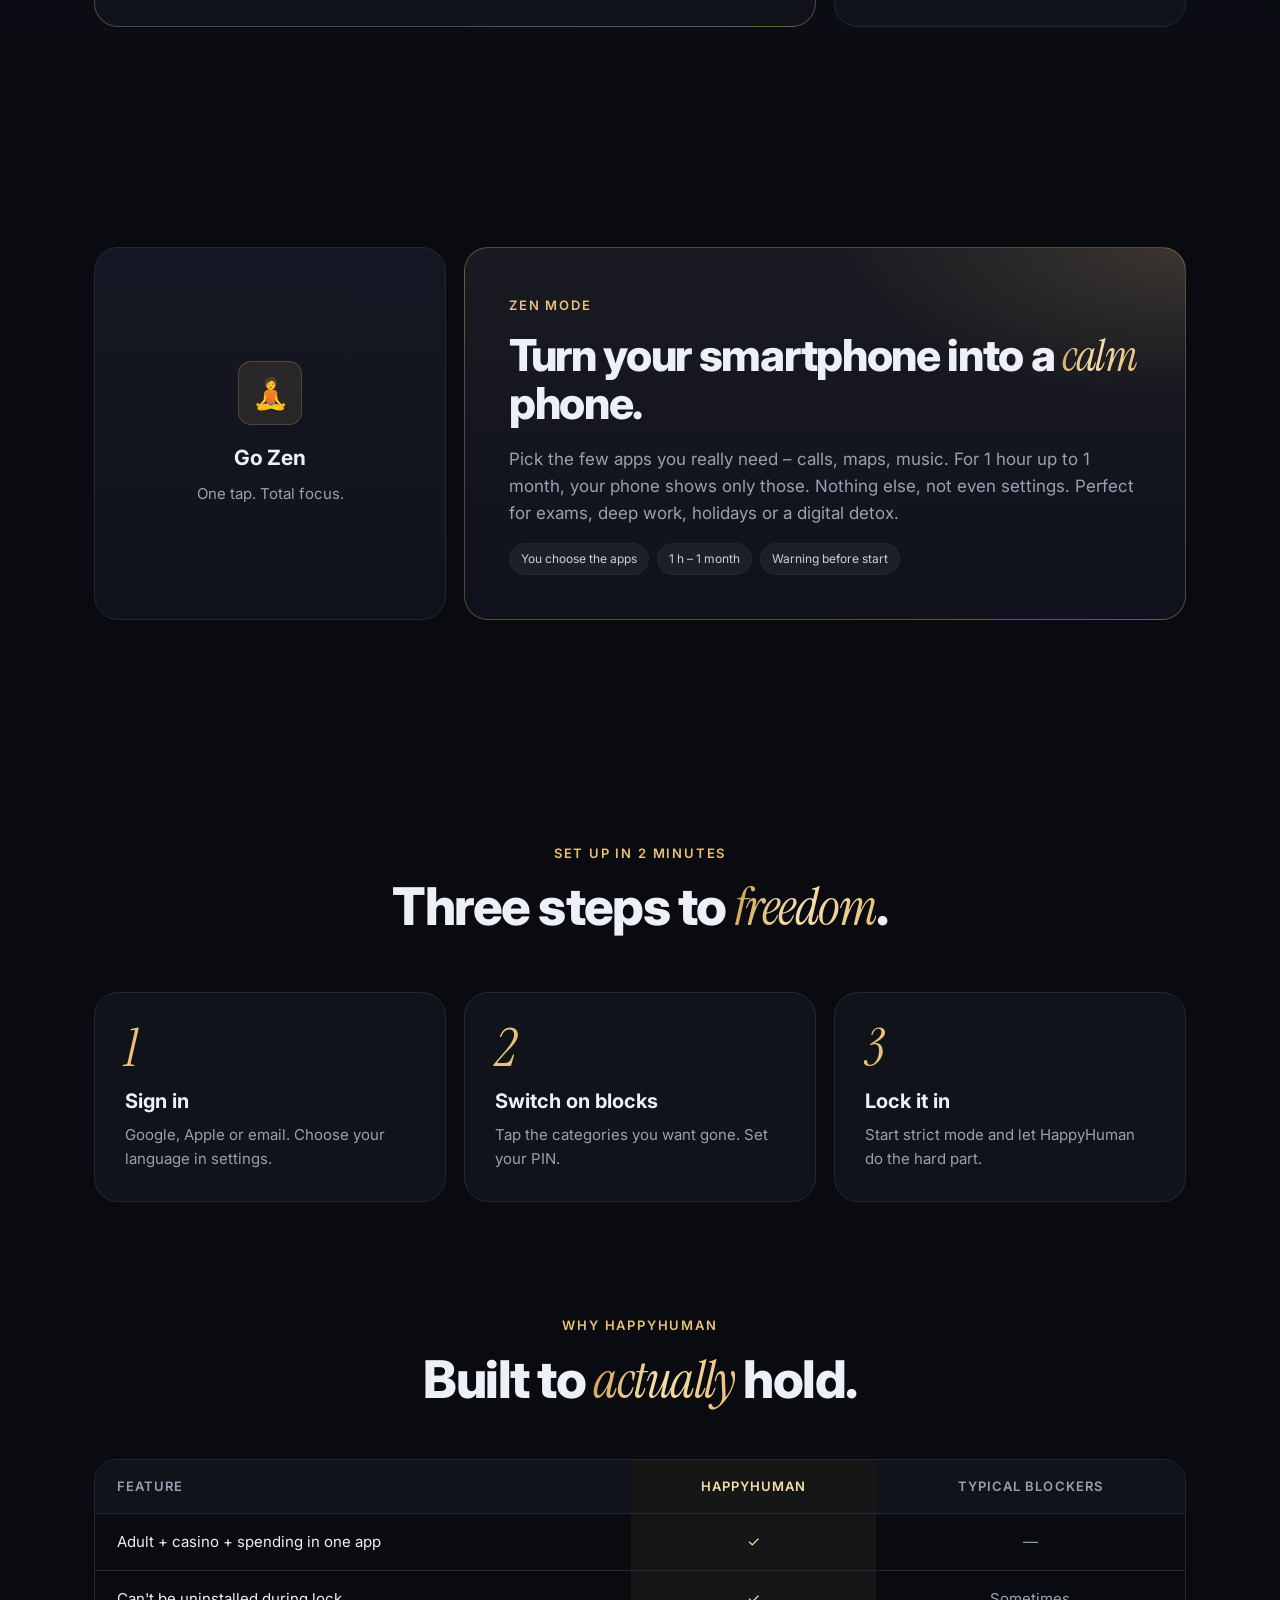
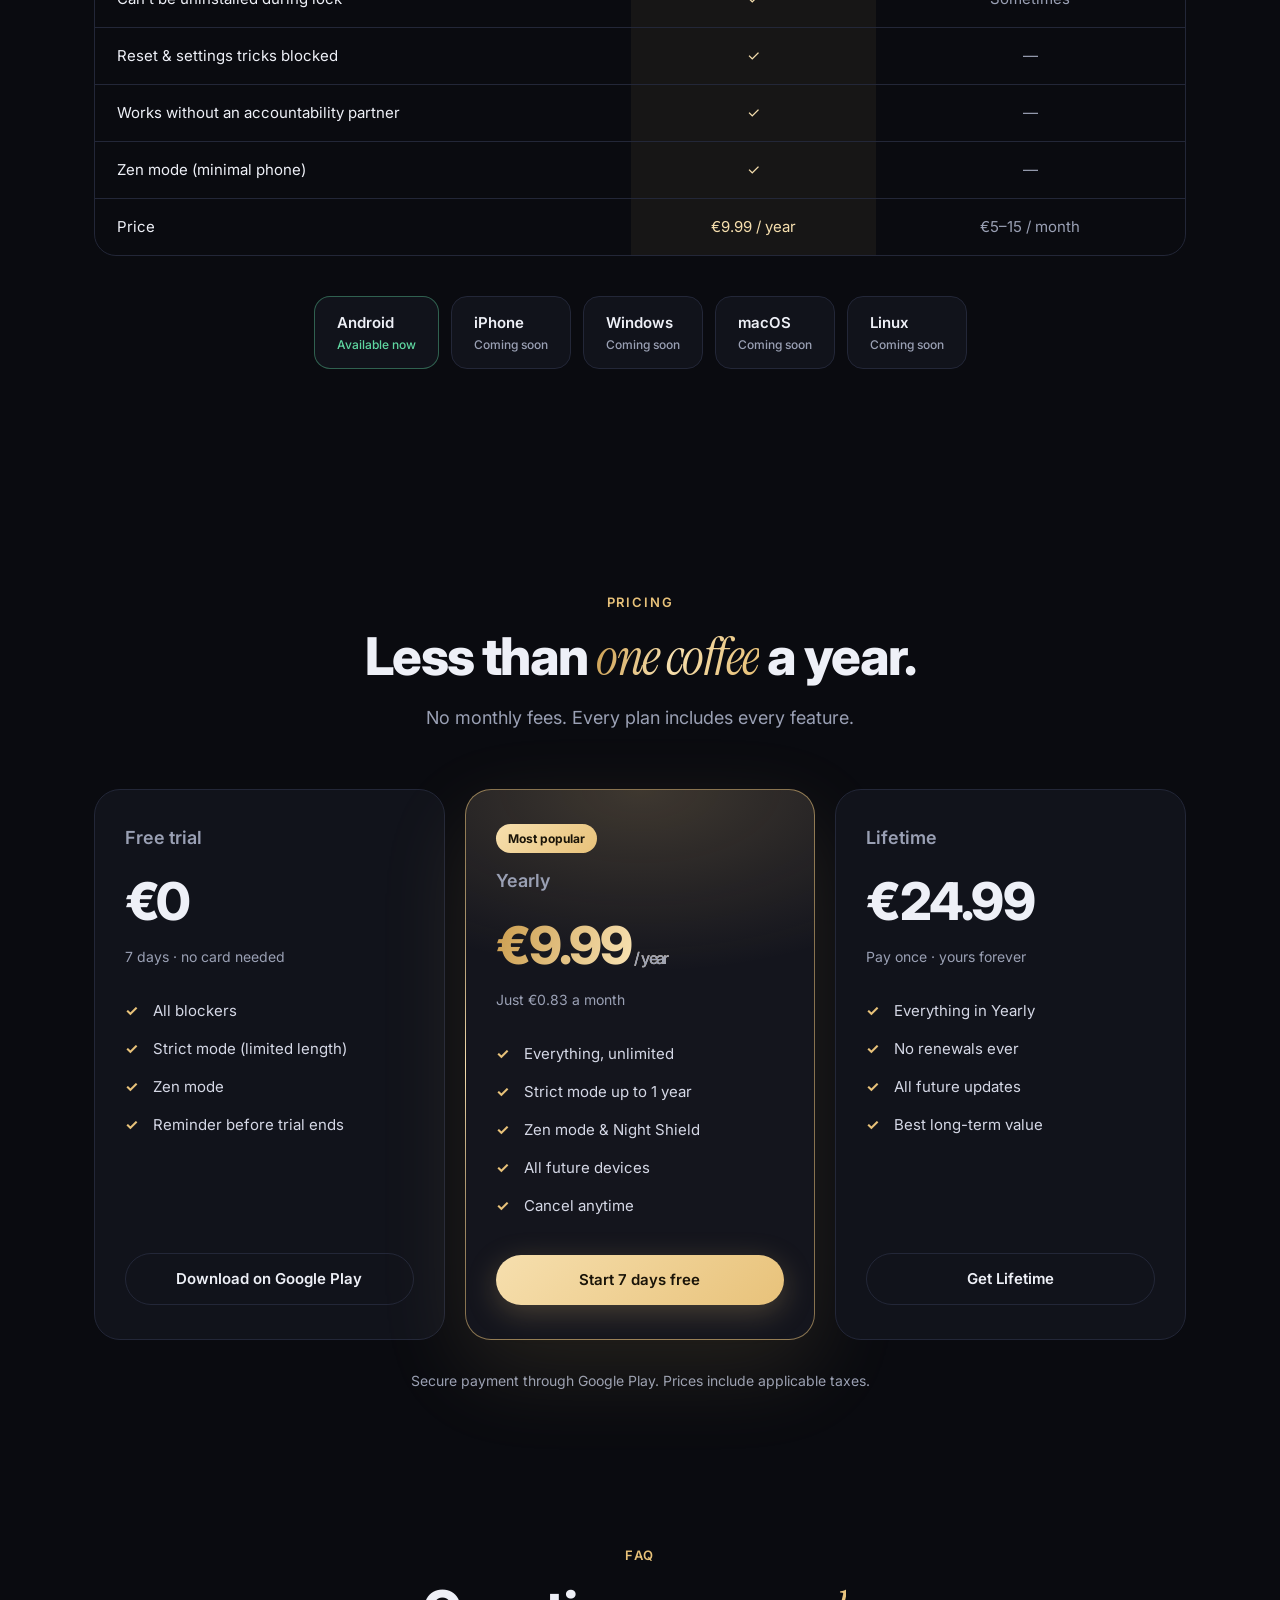
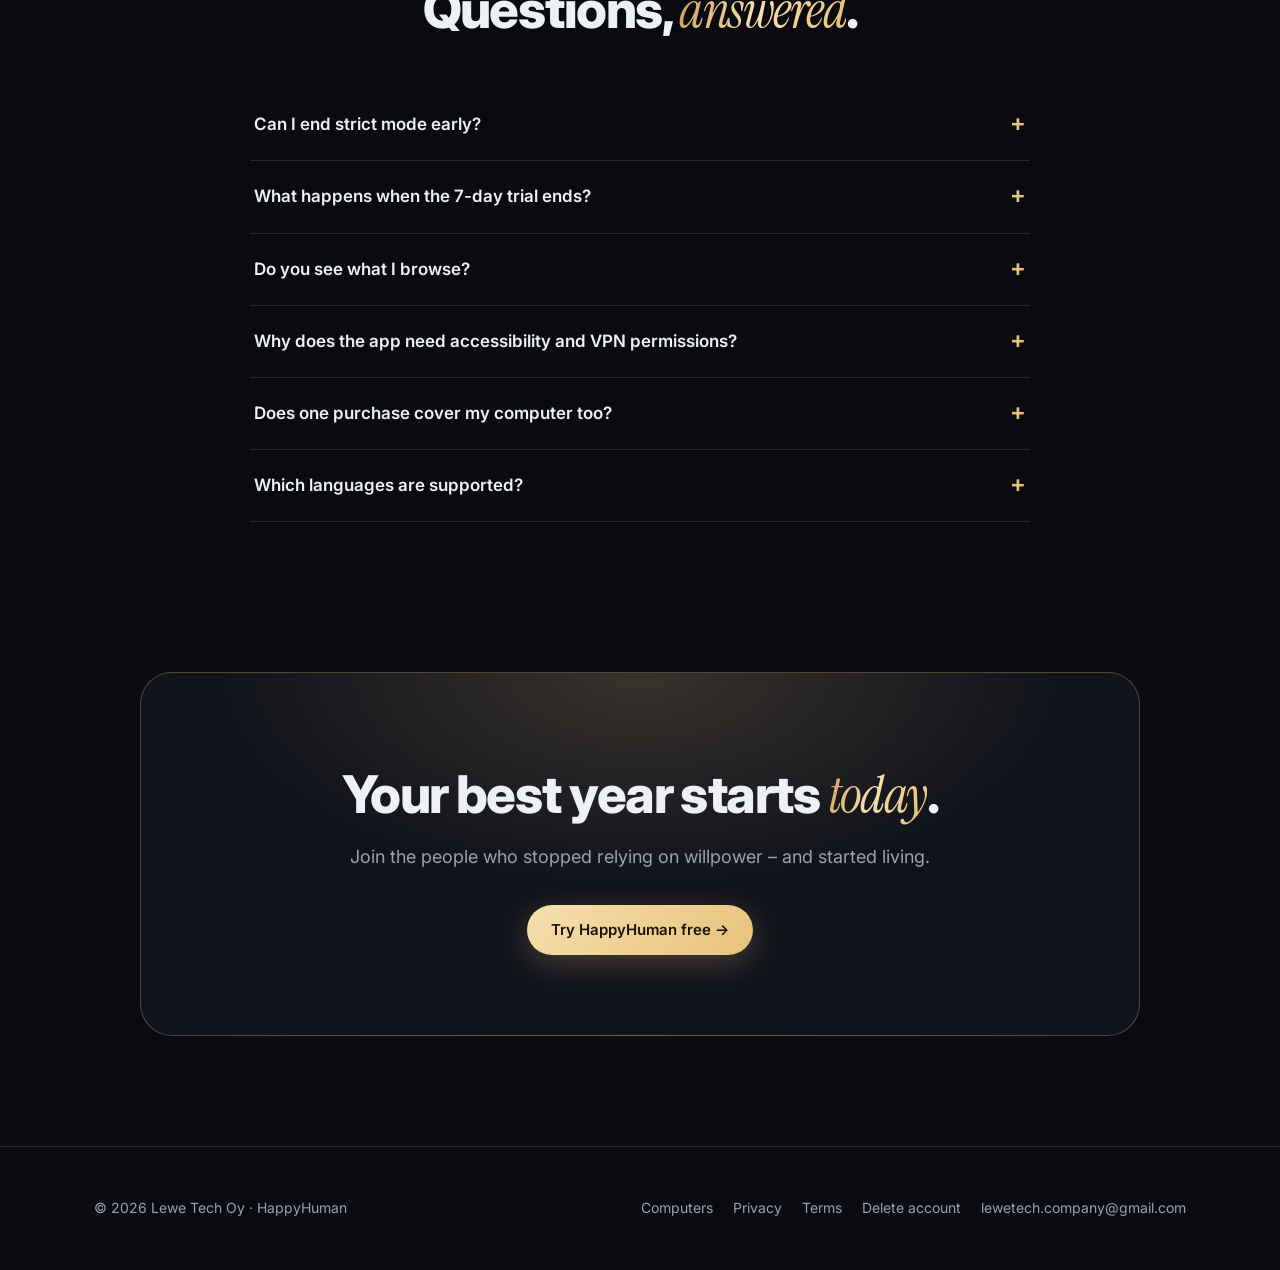
==== commit 12b770ef: "Revert "Site: more blocks, short videos, scroll breaks, mindful open & limits, accountability partne" ====
--- a/index.html
+++ b/index.html
@@ -268,11 +268,6 @@
 <div class="tile span2 reveal"><div class="ic">🌊</div><h3>Urge surfing</h3><p>When a craving hits, a short guided pause helps it pass – instead of fighting it alone.</p></div>
 <div class="tile span2 reveal"><div class="ic">🌙</div><h3>Night Shield</h3><p>Extra-strict protection late at night, when it's hardest to say no.</p></div>
 <div class="tile span2 reveal"><div class="ic">🔐</div><h3>PIN lock</h3><p>Settings protected with your PIN. No PIN, no changes.</p></div>
-<div class="tile span3 hl reveal"><div class="ic">🧩</div><h3>More blocks</h3><p>The newer traps of the digital world, one slide each: impulse shopping, pay-to-win games, dating apps, crypto and day trading, AI companions and doomscroll news. Your bank always keeps working.</p><div class="tags"><span>Temu &amp; Shein</span><span>Roblox &amp; Coin Master</span><span>Tinder</span><span>Binance</span><span>Character.AI</span></div></div>
-<div class="tile span3 reveal"><div class="ic">🎬</div><h3>Short videos off</h3><p>YouTube Shorts, Instagram &amp; Facebook Reels, TikTok and Snapchat Spotlight are closed the moment they open. Long videos, messages and search keep working.</p><div class="tags"><span>Shorts</span><span>Reels</span><span>TikTok</span></div></div>
-<div class="tile span2 reveal"><div class="ic">🫁</div><h3>Scroll breaks</h3><p>A calm breathing break after 15 minutes in a feed. The third break of the day rests that app for 30 minutes.</p></div>
-<div class="tile span2 reveal"><div class="ic">⏳</div><h3>Mindful open &amp; time limits</h3><p>A short pause before chosen apps, and a daily time budget per app. Find any app with search.</p></div>
-<div class="tile span2 reveal"><div class="ic">🤝</div><h3>Accountability partner</h3><p>A friend you trust gets an e-mail if protection is switched off. They never see what you browse.</p></div>
 </div>
 </div></section>
 
@@ -361,8 +356,6 @@
 <details><summary>Do you see what I browse?</summary><p>No. All filtering runs on your device. We only store your account, your settings and your plan.</p></details>
 <details><summary>Why does the app need accessibility and VPN permissions?</summary><p>The local VPN filters website lookups on the phone, and the accessibility service closes blocked apps, NSFW posts and attempts to switch protection off. Nothing leaves your phone.</p></details>
 <details><summary>Does one purchase cover my computer too?</summary><p>Yes. Your plan is tied to your HappyHuman account, so the computer versions will use the same purchase when they launch.</p></details>
-<details><summary>What does my accountability partner see?</summary><p>Only short e-mails when something important happens: a block switched off, protection stopped on the phone, or an attempt to weaken strict mode. They never see which sites you visit or what was blocked, and they don't need the app.</p></details>
-<details><summary>Will my banking apps still work?</summary><p>Yes. Banks, payment accounts and bank ID always work, even with every block on – including the crypto &amp; trading and spending blocks.</p></details>
 <details><summary>Which languages are supported?</summary><p>HappyHuman is in English by default, and you can switch language in settings.</p></details>
 </div>
 </div></section>
